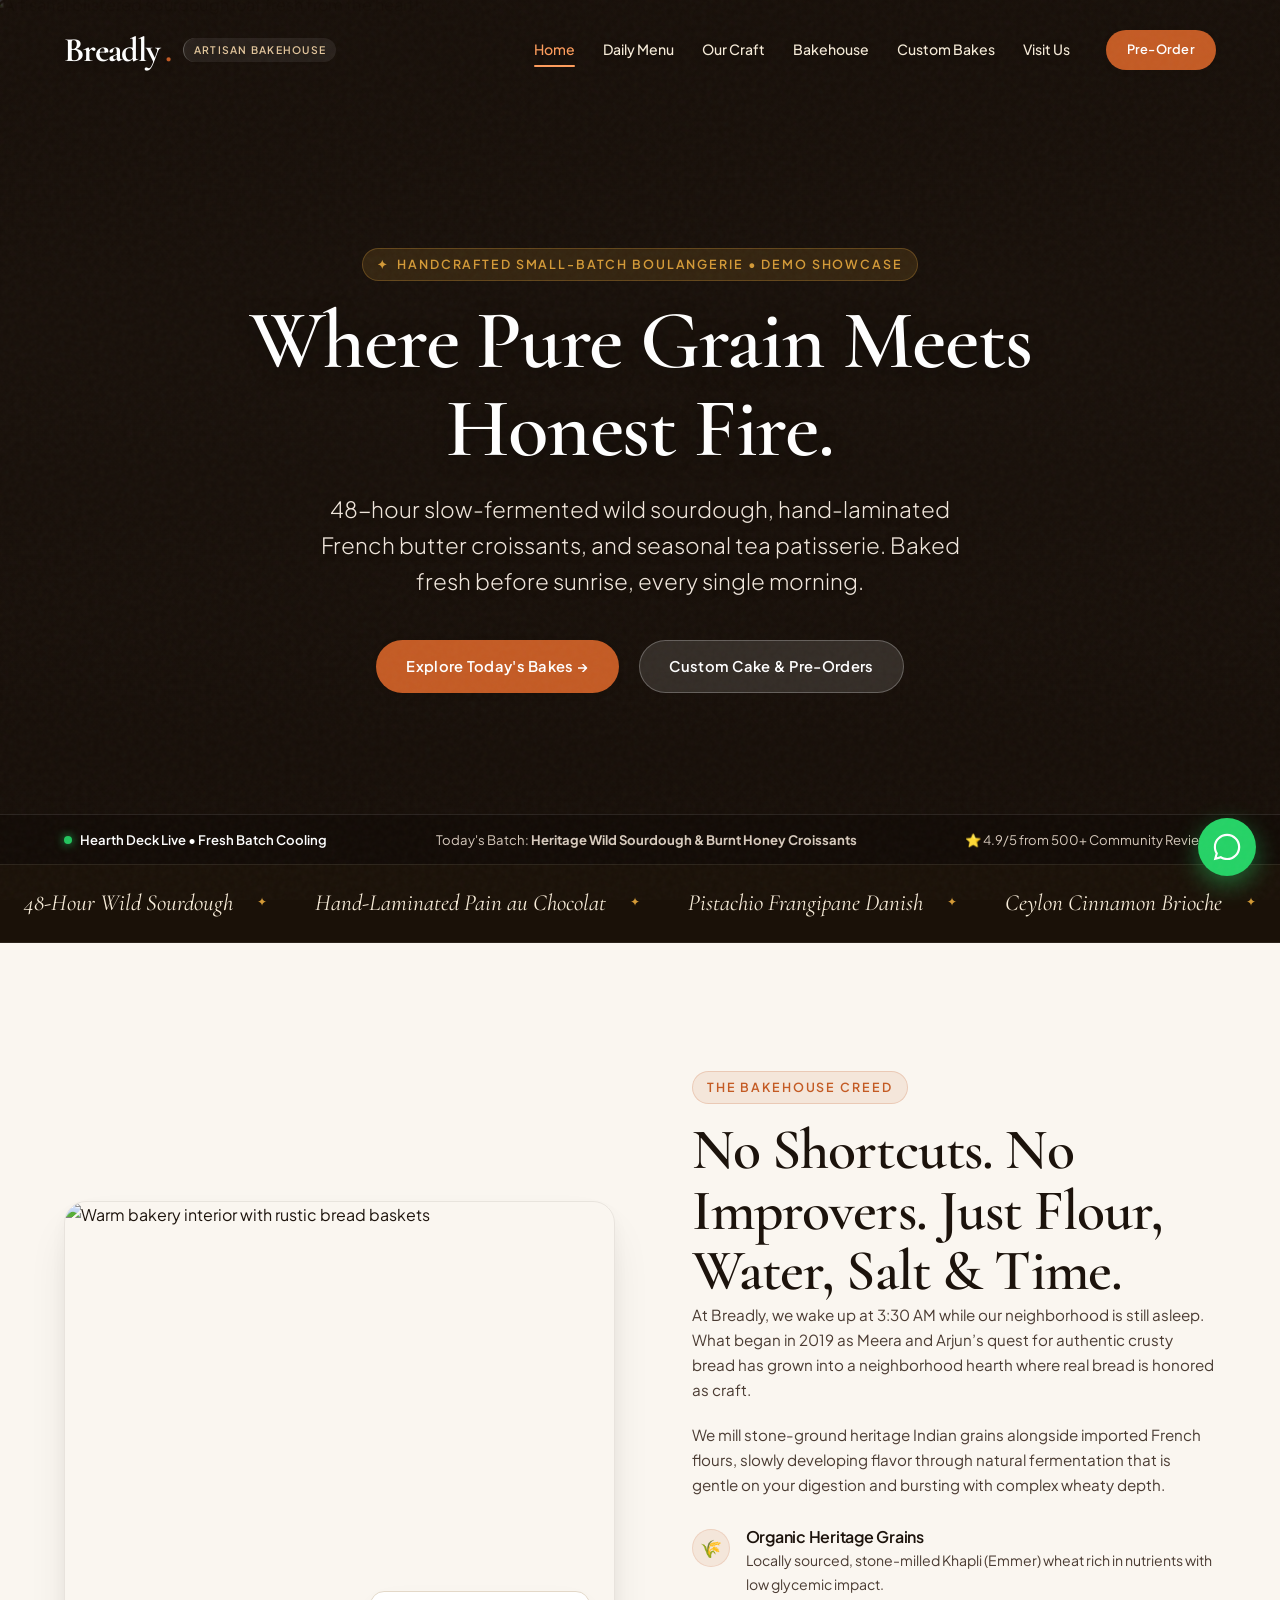
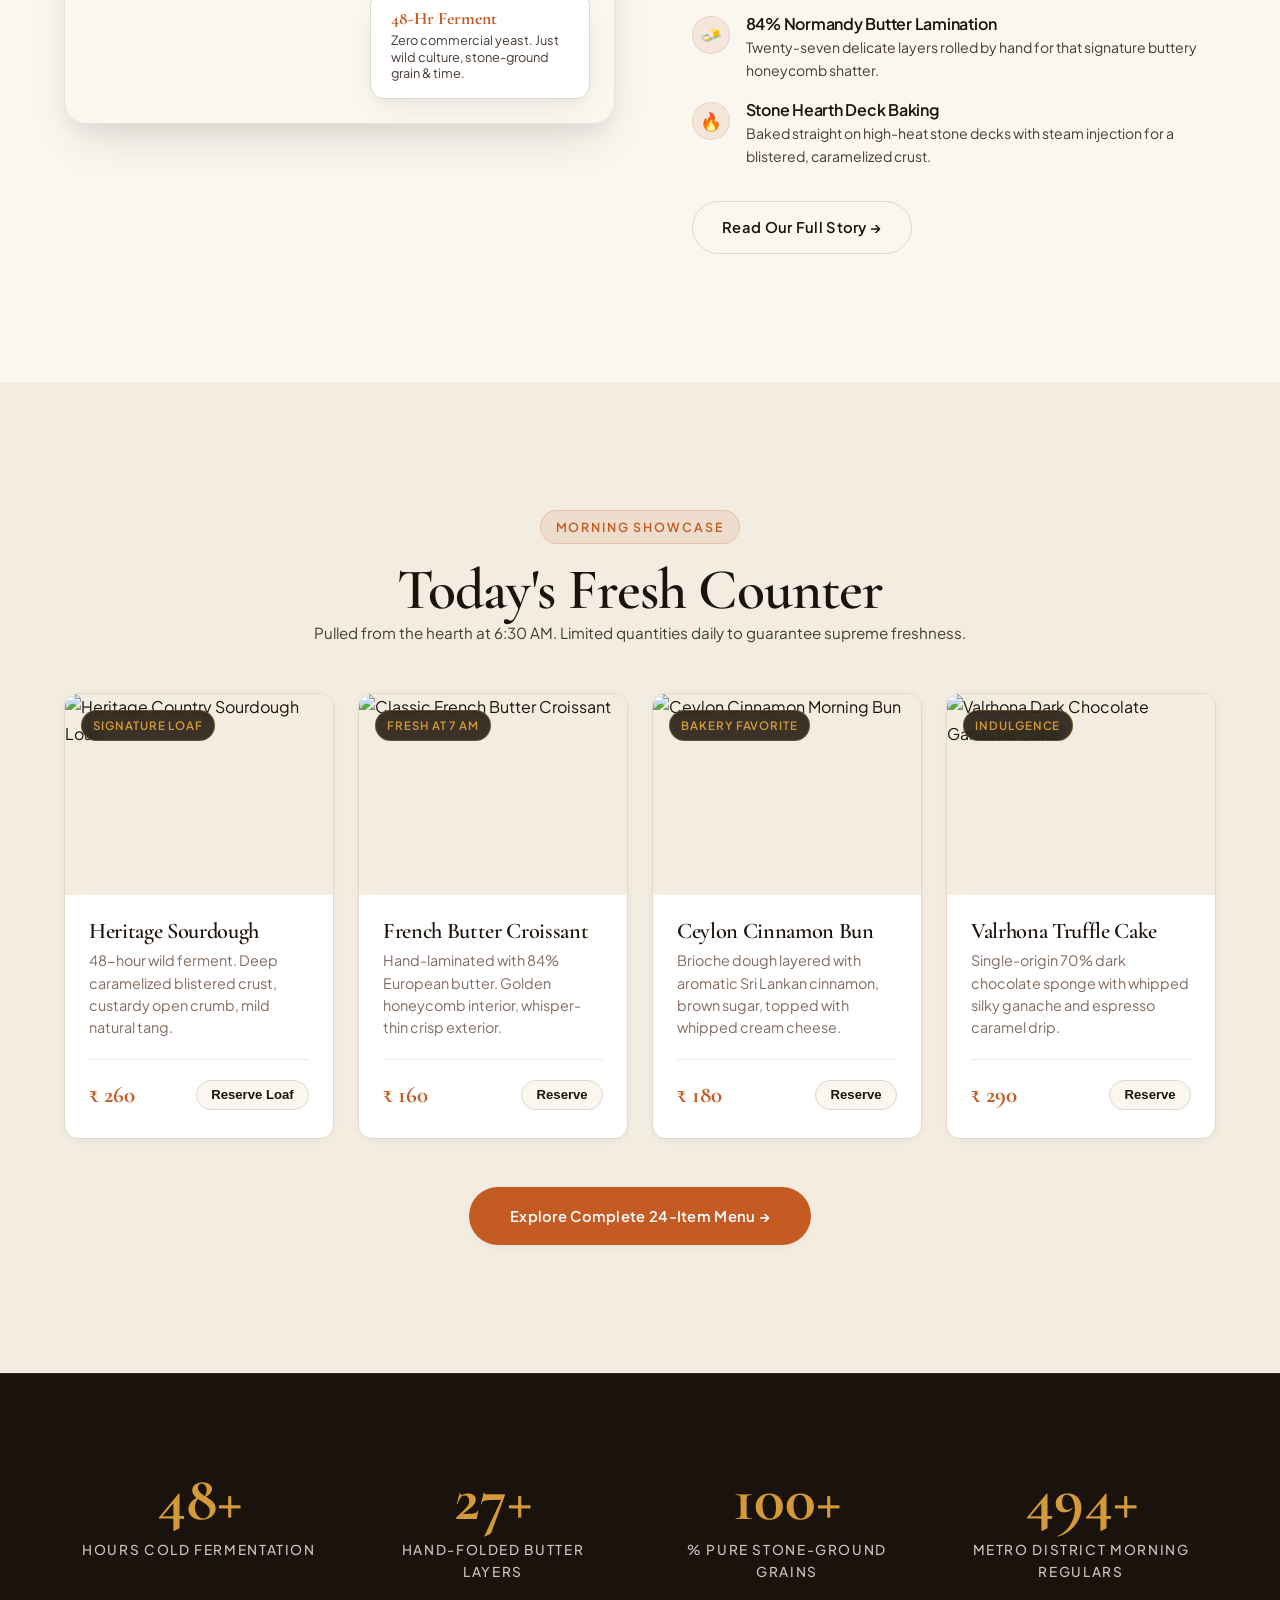
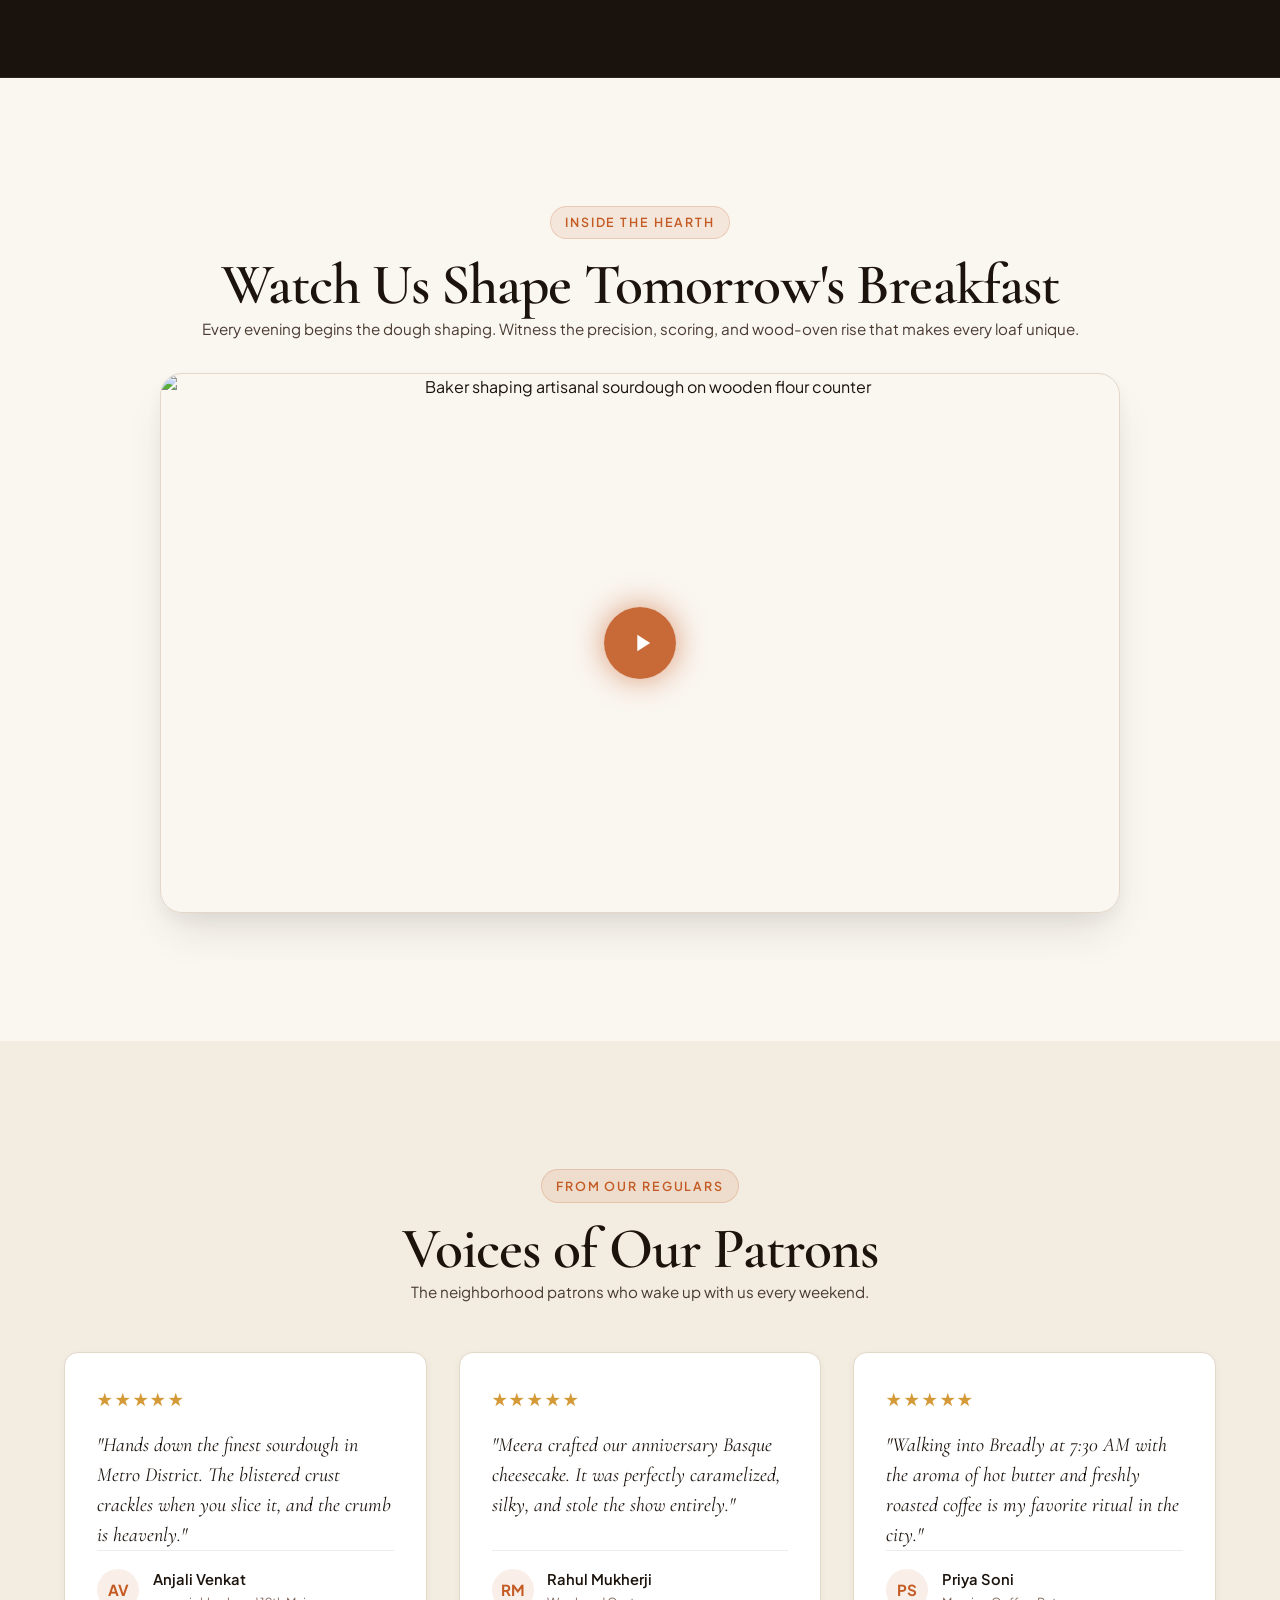
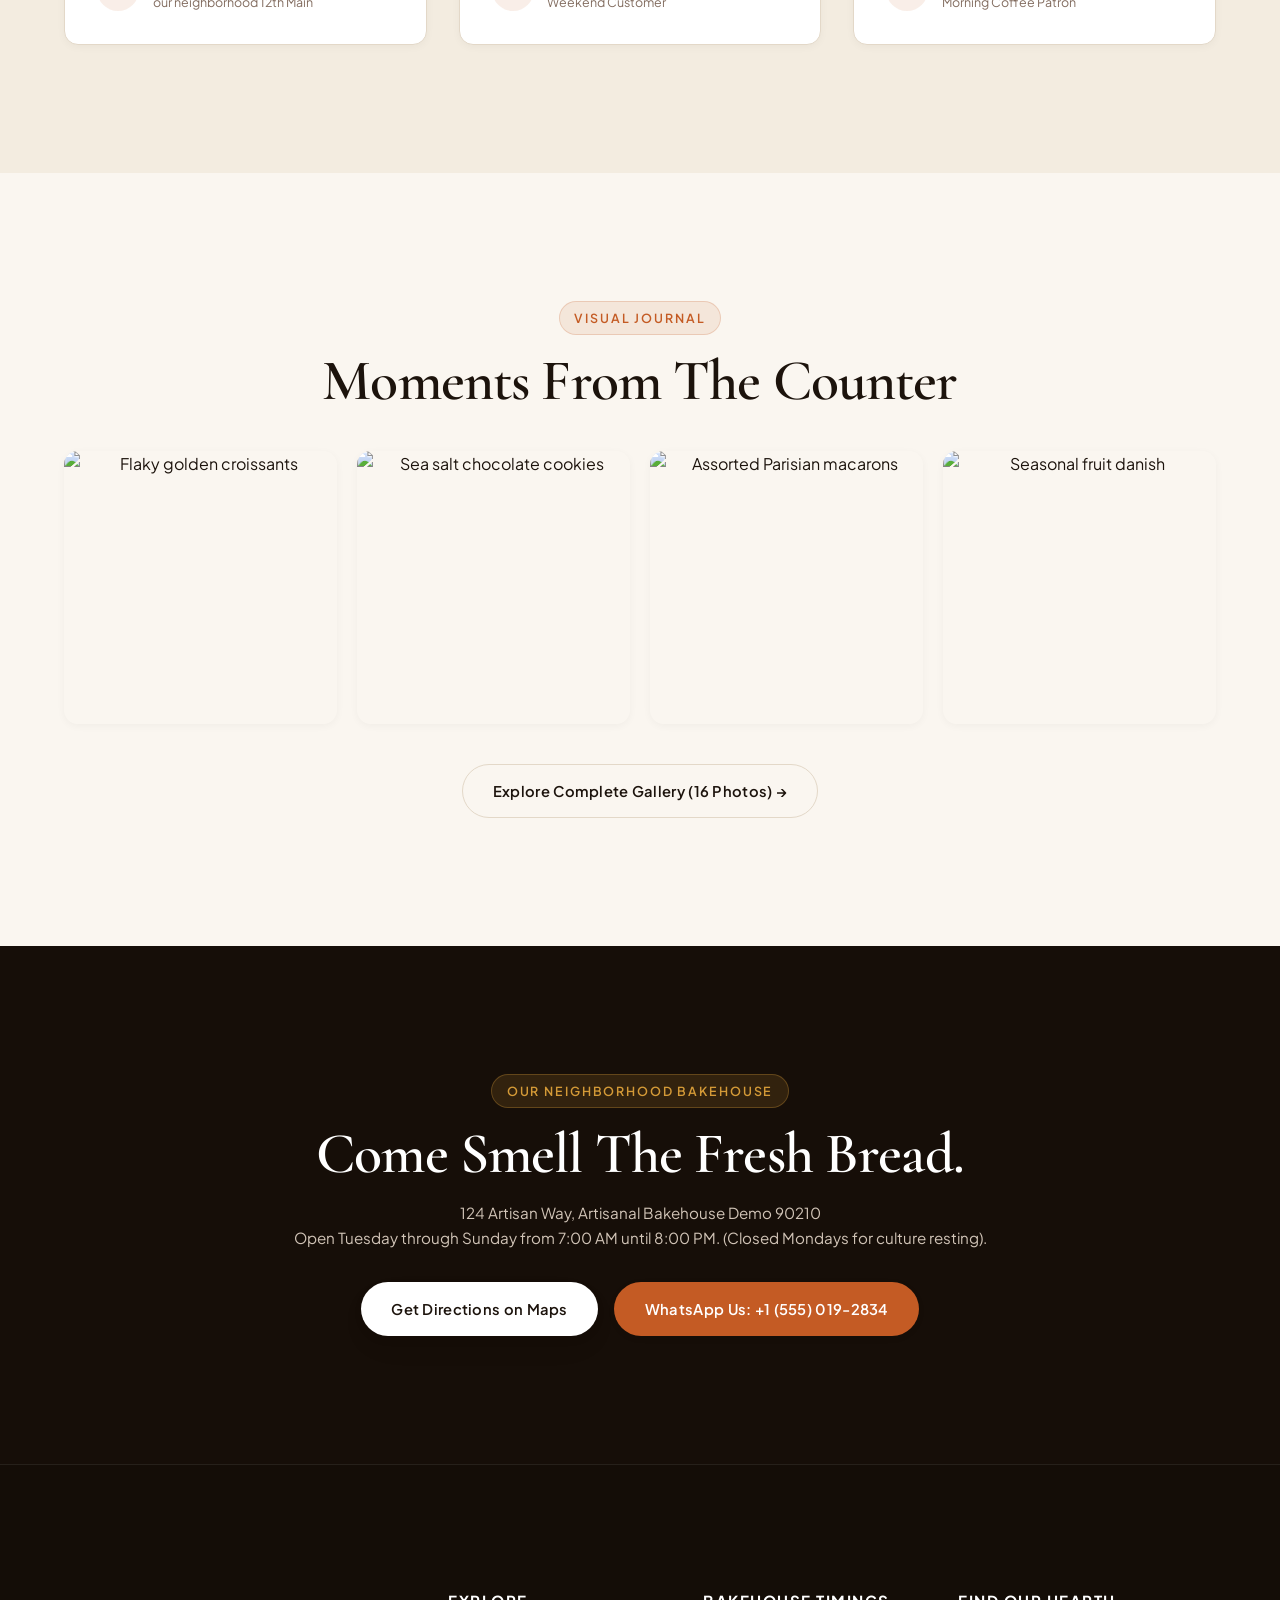
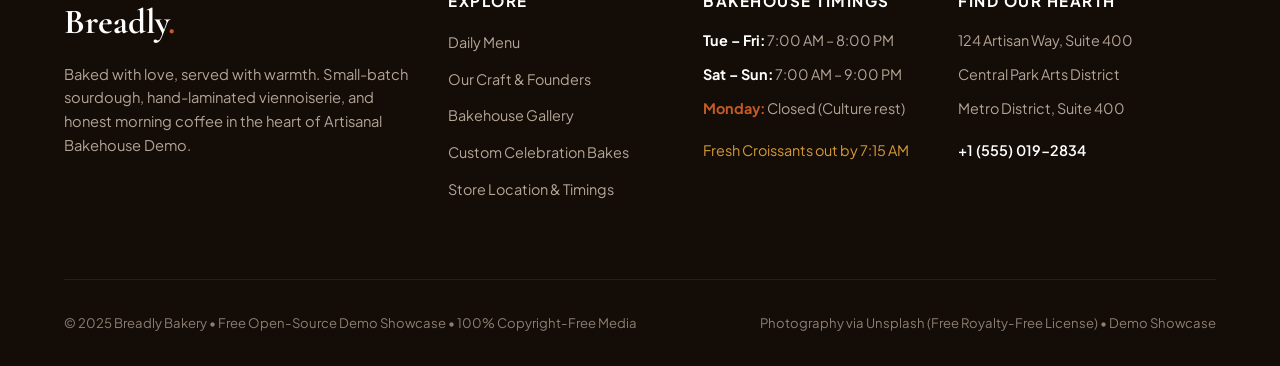
==== index.html @ 8b269b43 "feat: complete 6-page Breadly Bakery demo website with sanitized demo data and high-contrast hero" ====
<!DOCTYPE html>
<html lang="en">
<head>
  <meta charset="UTF-8">
  <meta name="viewport" content="width=device-width, initial-scale=1.0">
  <title>Breadly Bakery — Artisanal Sourdough & Patisserie | Artisanal Bakehouse Demo</title>
  <meta name="description" content="Artisanal sourdough, flaky French butter croissants, and handcrafted morning bakes in Artisanal Bakehouse Demo. 48-hour wild fermentation, organic heritage flours.">
  <link rel="stylesheet" href="css/style.css">
  <script src="https://cdnjs.cloudflare.com/ajax/libs/gsap/3.12.2/gsap.min.js" defer></script>
  <script src="https://cdnjs.cloudflare.com/ajax/libs/gsap/3.12.2/ScrollTrigger.min.js" defer></script>
  <script src="js/main.js" defer></script>
</head>
<body>

  <!-- Navigation -->
  <nav class="nav">
    <div class="container nav-container">
      <a href="index.html" class="logo">
        Breadly<span>.</span>
        <span class="logo-tag">Artisan Bakehouse</span>
      </a>
      <button class="nav-toggle" aria-label="Toggle navigation">
        <span></span><span></span><span></span>
      </button>
      <div class="nav-links">
        <a href="index.html" class="nav-link active">Home</a>
        <a href="menu.html" class="nav-link">Daily Menu</a>
        <a href="about.html" class="nav-link">Our Craft</a>
        <a href="gallery.html" class="nav-link">Bakehouse</a>
        <a href="order.html" class="nav-link">Custom Bakes</a>
        <a href="contact.html" class="nav-link">Visit Us</a>
        <a href="order.html" class="btn btn-primary nav-action" style="padding: 0.55rem 1.25rem; font-size: 0.8rem;">Pre-Order</a>
      </div>
    </div>
  </nav>

  <!-- Hero Section -->
  <section class="hero">
    <img 
      src="https://images.unsplash.com/photo-1509440159596-0249088772ff?w=1920&q=80&auto=format&fit=crop" 
      alt="Artisanal blistered sourdough loaf fresh from the hearth" 
      class="hero-img">
    <div class="hero-overlay"></div>
    <div class="hero-content">
      <div class="eyebrow eyebrow-pill eyebrow-light">
        <span>✦</span> Handcrafted Small-Batch Boulangerie • Demo Showcase
      </div>
      <h1 class="hero-title">Where Pure Grain Meets Honest Fire.</h1>
      <p class="hero-subtitle">
        48-hour slow-fermented wild sourdough, hand-laminated French butter croissants, and seasonal tea patisserie. Baked fresh before sunrise, every single morning.
      </p>
      <div class="hero-ctas">
        <a href="menu.html" class="btn btn-primary">Explore Today's Bakes &rarr;</a>
        <a href="order.html" class="btn btn-ghost-light">Custom Cake & Pre-Orders</a>
      </div>
    </div>

    <!-- Live Oven Status Bar -->
    <div class="hero-live-bar">
      <div class="container">
        <div class="live-indicator">
          <span class="live-dot"></span>
          <span>Hearth Deck Live • Fresh Batch Cooling</span>
        </div>
        <div>
          <span>Today's Batch: <strong>Heritage Wild Sourdough & Burnt Honey Croissants</strong></span>
        </div>
        <div>
          <span>⭐ 4.9/5 from 500+ Community Reviews</span>
        </div>
      </div>
    </div>
  </section>

  <!-- Marquee Ticker -->
  <div class="marquee-wrapper">
    <div class="marquee-content">
      <span>48-Hour Wild Sourdough</span>
      <span>Hand-Laminated Pain au Chocolat</span>
      <span>Pistachio Frangipane Danish</span>
      <span>Ceylon Cinnamon Brioche</span>
      <span>Organic Heritage Grains</span>
      <span>Single-Origin Espresso</span>
      <span>Burnt Honey Morning Buns</span>
      <span>Valrhona Chocolate Torte</span>
      <span>48-Hour Wild Sourdough</span>
      <span>Hand-Laminated Pain au Chocolat</span>
      <span>Pistachio Frangipane Danish</span>
      <span>Ceylon Cinnamon Brioche</span>
    </div>
  </div>

  <!-- Craft Story Split Section -->
  <section class="py-large bg-canvas">
    <div class="container split-layout">
      <div class="split-img-wrapper reveal">
        <img 
          src="https://images.unsplash.com/photo-1517433670267-08bbd4be890f?w=900&q=80&auto=format&fit=crop" 
          alt="Warm bakery interior with rustic bread baskets" 
          loading="lazy">
        <div class="floating-badge">
          <div class="badge-title">48-Hr Ferment</div>
          <div class="badge-desc">Zero commercial yeast. Just wild culture, stone-ground grain & time.</div>
        </div>
      </div>
      <div class="reveal">
        <div class="eyebrow eyebrow-pill">The Bakehouse Creed</div>
        <h2>No Shortcuts. No Improvers. Just Flour, Water, Salt & Time.</h2>
        <p>
          At Breadly, we wake up at 3:30 AM while our neighborhood is still asleep. What began in 2019 as Meera and Arjun’s quest for authentic crusty bread has grown into a neighborhood hearth where real bread is honored as craft.
        </p>
        <p>
          We mill stone-ground heritage Indian grains alongside imported French flours, slowly developing flavor through natural fermentation that is gentle on your digestion and bursting with complex wheaty depth.
        </p>
        
        <div class="pillars-list">
          <div class="pillar-item">
            <div class="pillar-icon">🌾</div>
            <div class="pillar-content">
              <h4>Organic Heritage Grains</h4>
              <p>Locally sourced, stone-milled Khapli (Emmer) wheat rich in nutrients with low glycemic impact.</p>
            </div>
          </div>
          <div class="pillar-item">
            <div class="pillar-icon">🧈</div>
            <div class="pillar-content">
              <h4>84% Normandy Butter Lamination</h4>
              <p>Twenty-seven delicate layers rolled by hand for that signature buttery honeycomb shatter.</p>
            </div>
          </div>
          <div class="pillar-item">
            <div class="pillar-icon">🔥</div>
            <div class="pillar-content">
              <h4>Stone Hearth Deck Baking</h4>
              <p>Baked straight on high-heat stone decks with steam injection for a blistered, caramelized crust.</p>
            </div>
          </div>
        </div>

        <div style="margin-top: 2rem;">
          <a href="about.html" class="btn btn-outline">Read Our Full Story &rarr;</a>
        </div>
      </div>
    </div>
  </section>

  <!-- Featured Menu Section -->
  <section class="py-large bg-surface">
    <div class="container">
      <div class="text-center reveal" style="max-width: 680px; margin: 0 auto 3rem;">
        <div class="eyebrow eyebrow-pill">Morning Showcase</div>
        <h2>Today's Fresh Counter</h2>
        <p>Pulled from the hearth at 6:30 AM. Limited quantities daily to guarantee supreme freshness.</p>
      </div>

      <div class="grid-4">
        <!-- Item 1 -->
        <div class="card reveal">
          <div class="card-tag">Signature Loaf</div>
          <div class="card-img">
            <img src="https://images.unsplash.com/photo-1565958011703-44f9829ba187?w=600&q=80&auto=format&fit=crop" alt="Heritage Country Sourdough Loaf" loading="lazy">
          </div>
          <div class="card-content">
            <h3 class="card-title">Heritage Sourdough</h3>
            <p class="card-desc">48-hour wild ferment. Deep caramelized blistered crust, custardy open crumb, mild natural tang.</p>
            <div class="card-footer">
              <div class="card-price">₹ 260</div>
              <button class="card-action-btn" type="button">Reserve Loaf</button>
            </div>
          </div>
        </div>

        <!-- Item 2 -->
        <div class="card reveal">
          <div class="card-tag">Fresh at 7 AM</div>
          <div class="card-img">
            <img src="https://images.unsplash.com/photo-1534422298391-e4f8317b11df?w=600&q=80&auto=format&fit=crop" alt="Classic French Butter Croissant" loading="lazy">
          </div>
          <div class="card-content">
            <h3 class="card-title">French Butter Croissant</h3>
            <p class="card-desc">Hand-laminated with 84% European butter. Golden honeycomb interior, whisper-thin crisp exterior.</p>
            <div class="card-footer">
              <div class="card-price">₹ 160</div>
              <button class="card-action-btn" type="button">Reserve</button>
            </div>
          </div>
        </div>

        <!-- Item 3 -->
        <div class="card reveal">
          <div class="card-tag">Bakery Favorite</div>
          <div class="card-img">
            <img src="https://images.unsplash.com/photo-1550617931-e17a7b70dce2?w=600&q=80&auto=format&fit=crop" alt="Ceylon Cinnamon Morning Bun" loading="lazy">
          </div>
          <div class="card-content">
            <h3 class="card-title">Ceylon Cinnamon Bun</h3>
            <p class="card-desc">Brioche dough layered with aromatic Sri Lankan cinnamon, brown sugar, topped with whipped cream cheese.</p>
            <div class="card-footer">
              <div class="card-price">₹ 180</div>
              <button class="card-action-btn" type="button">Reserve</button>
            </div>
          </div>
        </div>

        <!-- Item 4 -->
        <div class="card reveal">
          <div class="card-tag">Indulgence</div>
          <div class="card-img">
            <img src="https://images.unsplash.com/photo-1608198093002-ad4e005484ec?w=600&q=80&auto=format&fit=crop" alt="Valrhona Dark Chocolate Ganache Cake" loading="lazy">
          </div>
          <div class="card-content">
            <h3 class="card-title">Valrhona Truffle Cake</h3>
            <p class="card-desc">Single-origin 70% dark chocolate sponge with whipped silky ganache and espresso caramel drip.</p>
            <div class="card-footer">
              <div class="card-price">₹ 290</div>
              <button class="card-action-btn" type="button">Reserve</button>
            </div>
          </div>
        </div>
      </div>

      <div class="text-center" style="margin-top: 3rem;">
        <a href="menu.html" class="btn btn-primary" style="padding: 1rem 2.5rem;">Explore Complete 24-Item Menu &rarr;</a>
      </div>
    </div>
  </section>

  <!-- Metrics / Stats Bar -->
  <section class="stats-row">
    <div class="container grid-4">
      <div class="stat-item reveal">
        <div class="stat-num" data-target="48">0</div>
        <div class="stat-label">Hours Cold Fermentation</div>
      </div>
      <div class="stat-item reveal">
        <div class="stat-num" data-target="27">0</div>
        <div class="stat-label">Hand-Folded Butter Layers</div>
      </div>
      <div class="stat-item reveal">
        <div class="stat-num" data-target="100">0</div>
        <div class="stat-label">% Pure Stone-Ground Grains</div>
      </div>
      <div class="stat-item reveal">
        <div class="stat-num" data-target="500">0</div>
        <div class="stat-label">Metro District Morning Regulars</div>
      </div>
    </div>
  </section>

  <!-- Video Showcase Section -->
  <section class="py-large bg-canvas">
    <div class="container text-center reveal" style="max-width: 960px; margin: 0 auto;">
      <div class="eyebrow eyebrow-pill">Inside The Hearth</div>
      <h2>Watch Us Shape Tomorrow's Breakfast</h2>
      <p style="margin-bottom: 2rem;">Every evening begins the dough shaping. Witness the precision, scoring, and wood-oven rise that makes every loaf unique.</p>
      
      <div class="video-showcase">
        <img 
          src="https://images.unsplash.com/photo-1504674900247-0877df9cc836?w=1200&q=80&auto=format&fit=crop" 
          alt="Baker shaping artisanal sourdough on wooden flour counter">
        <a 
          href="https://www.youtube.com/watch?v=2_DF4_LkWaY" 
          target="_blank" 
          rel="noopener noreferrer" 
          class="video-play-btn" 
          aria-label="Play documentary video">
          <svg viewBox="0 0 24 24"><path d="M8 5v14l11-7z"/></svg>
        </a>
      </div>
    </div>
  </section>

  <!-- Customer Testimonials -->
  <section class="py-large bg-surface">
    <div class="container">
      <div class="text-center reveal" style="max-width: 600px; margin: 0 auto 3rem;">
        <div class="eyebrow eyebrow-pill">From Our Regulars</div>
        <h2>Voices of Our Patrons</h2>
        <p>The neighborhood patrons who wake up with us every weekend.</p>
      </div>

      <div class="grid-3">
        <div class="testimonial-card reveal">
          <div>
            <div class="testimonial-stars">★★★★★</div>
            <p class="testimonial-text">"Hands down the finest sourdough in Metro District. The blistered crust crackles when you slice it, and the crumb is heavenly."</p>
          </div>
          <div class="testimonial-author">
            <div class="author-avatar">AV</div>
            <div>
              <div class="author-name">Anjali Venkat</div>
              <div class="author-loc">our neighborhood 12th Main</div>
            </div>
          </div>
        </div>

        <div class="testimonial-card reveal">
          <div>
            <div class="testimonial-stars">★★★★★</div>
            <p class="testimonial-text">"Meera crafted our anniversary Basque cheesecake. It was perfectly caramelized, silky, and stole the show entirely."</p>
          </div>
          <div class="testimonial-author">
            <div class="author-avatar">RM</div>
            <div>
              <div class="author-name">Rahul Mukherji</div>
              <div class="author-loc">Weekend Customer</div>
            </div>
          </div>
        </div>

        <div class="testimonial-card reveal">
          <div>
            <div class="testimonial-stars">★★★★★</div>
            <p class="testimonial-text">"Walking into Breadly at 7:30 AM with the aroma of hot butter and freshly roasted coffee is my favorite ritual in the city."</p>
          </div>
          <div class="testimonial-author">
            <div class="author-avatar">PS</div>
            <div>
              <div class="author-name">Priya Soni</div>
              <div class="author-loc">Morning Coffee Patron</div>
            </div>
          </div>
        </div>
      </div>
    </div>
  </section>

  <!-- Bakery Gallery Teaser -->
  <section class="py-large bg-canvas">
    <div class="container text-center reveal">
      <div class="eyebrow eyebrow-pill">Visual Journal</div>
      <h2 style="margin-bottom: 2.5rem;">Moments From The Counter</h2>

      <div class="gallery-grid" style="margin-bottom: 2.5rem;">
        <div class="gallery-item">
          <img src="https://images.unsplash.com/photo-1555507036-ab1f4038808a?w=600&h=600&q=80&auto=format&fit=crop" alt="Flaky golden croissants" loading="lazy">
          <div class="gallery-item-overlay">Normandy Butter Croissants</div>
        </div>
        <div class="gallery-item">
          <img src="https://images.unsplash.com/photo-1499636136210-6f4ee915583e?w=600&h=600&q=80&auto=format&fit=crop" alt="Sea salt chocolate cookies" loading="lazy">
          <div class="gallery-item-overlay">Sea Salt Dark Cookies</div>
        </div>
        <div class="gallery-item">
          <img src="https://images.unsplash.com/photo-1558961363-fa8fdf82db35?w=600&h=600&q=80&auto=format&fit=crop" alt="Assorted Parisian macarons" loading="lazy">
          <div class="gallery-item-overlay">Raspberry & Rose Macarons</div>
        </div>
        <div class="gallery-item">
          <img src="https://images.unsplash.com/photo-1527515637462-cff94eecc1ac?w=600&h=600&q=80&auto=format&fit=crop" alt="Seasonal fruit danish" loading="lazy">
          <div class="gallery-item-overlay">Seasonal Fruit Danish</div>
        </div>
      </div>

      <a href="gallery.html" class="btn btn-outline">Explore Complete Gallery (16 Photos) &rarr;</a>
    </div>
  </section>

  <!-- Visit & Pre-Order Bookend Section -->
  <section class="py-large bg-dark text-center reveal">
    <div class="container" style="max-width: 800px; margin: 0 auto;">
      <div class="eyebrow eyebrow-pill eyebrow-light">our neighborhood Bakehouse</div>
      <h2 style="margin-bottom: 1rem; color: #ffffff;">Come Smell The Fresh Bread.</h2>
      <p style="color: #d1c4b7; margin-bottom: 2rem;">
        124 Artisan Way, Artisanal Bakehouse Demo 90210<br>
        Open Tuesday through Sunday from 7:00 AM until 8:00 PM. (Closed Mondays for culture resting).
      </p>
      <div style="display: flex; gap: 1rem; justify-content: center; flex-wrap: wrap;">
        <a href="contact.html" class="btn btn-white">Get Directions on Maps</a>
        <a href="https://wa.me/?text=Hello%20Breadly%20Bakery%2C%20I%20would%20like%20to%20inquire%20about%20your%20demo%20menu" target="_blank" class="btn btn-primary">WhatsApp Us: +1 (555) 019-2834</a>
      </div>
    </div>
  </section>

  <!-- Footer -->
  <footer class="footer">
    <div class="container">
      <div class="footer-grid">
        <div>
          <div class="footer-logo">Breadly<span>.</span></div>
          <p style="color: #b3a497; font-size: 0.92rem; line-height: 1.6;">
            Baked with love, served with warmth. Small-batch sourdough, hand-laminated viennoiserie, and honest morning coffee in the heart of Artisanal Bakehouse Demo.
          </p>
        </div>
        <div>
          <h4>Explore</h4>
          <ul>
            <li><a href="menu.html">Daily Menu</a></li>
            <li><a href="about.html">Our Craft & Founders</a></li>
            <li><a href="gallery.html">Bakehouse Gallery</a></li>
            <li><a href="order.html">Custom Celebration Bakes</a></li>
            <li><a href="contact.html">Store Location & Timings</a></li>
          </ul>
        </div>
        <div>
          <h4>Bakehouse Timings</h4>
          <ul style="color: #b3a497; font-size: 0.9rem;">
            <li><strong style="color: #fff;">Tue – Fri:</strong> 7:00 AM – 8:00 PM</li>
            <li><strong style="color: #fff;">Sat – Sun:</strong> 7:00 AM – 9:00 PM</li>
            <li><strong style="color: #c45b24;">Monday:</strong> Closed (Culture rest)</li>
            <li style="margin-top: 0.5rem; color: #d49a37;">Fresh Croissants out by 7:15 AM</li>
          </ul>
        </div>
        <div>
          <h4>Find Our Hearth</h4>
          <ul style="color: #b3a497; font-size: 0.9rem;">
            <li>124 Artisan Way, Suite 400</li>
            <li>Central Park Arts District</li>
            <li>Metro District, Suite 400</li>
            <li style="margin-top: 0.5rem;"><a href="tel:+15550192834" style="color: #fff; font-weight: 600;">+1 (555) 019-2834</a></li>
          </ul>
        </div>
      </div>

      <div class="footer-bottom">
        <div>&copy; 2025 Breadly Bakery • Free Open-Source Demo Showcase • 100% Copyright-Free Media</div>
        <div>Photography via Unsplash (Free Royalty-Free License) • Demo Showcase</div>
      </div>
    </div>
  </footer>

  <!-- WhatsApp Floating Quick Lead -->
  <a href="https://wa.me/?text=Hello%20Breadly%20Bakery%2C%20I%20would%20like%20to%20inquire%20about%20your%20demo%20menu" class="wa-float" target="_blank" rel="noopener noreferrer" aria-label="Chat on WhatsApp">
    <svg viewBox="0 0 24 24"><path d="M12.04 2C6.58 2 2.13 6.45 2.13 11.91C2.13 13.66 2.59 15.36 3.45 16.86L2.05 22L7.3 20.62C8.75 21.41 10.38 21.83 12.04 21.83C17.5 21.83 21.95 17.38 21.95 11.92C21.95 6.46 17.5 2 12.04 2M12.05 3.67C16.58 3.67 20.28 7.37 20.28 11.92C20.28 16.46 16.58 20.17 12.05 20.17C10.51 20.17 9.04 19.75 7.77 18.99L7.46 18.81L4.35 19.63L5.19 16.6L4.99 16.29C4.16 14.97 3.72 13.47 3.72 11.91C3.72 7.37 7.42 3.67 12.05 3.67Z"/></svg>
  </a>

</body>
</html>
---- css/style.css ----
@import url('https://fonts.googleapis.com/css2?family=Cormorant+Garamond:ital,wght@0,400;0,500;0,600;0,700;1,400;1,600&family=Plus+Jakarta+Sans:wght@300;400;500;600;700&display=swap');

:root {
  /* Ember Kitchen Warm Palette */
  --color-canvas: #faf6f0;       /* Warm flour-white linen */
  --color-surface: #f3ece0;      /* Warm dough cream */
  --color-surface-card: #ffffff; /* Crisp white card base for contrast */
  --color-surface-hover: #ebe2d3;
  --color-text: #1c130c;         /* Deep roasted espresso dark */
  --color-text-subtle: #4a3b32;  /* Warm readable secondary text */
  --color-muted: #826c5f;        /* Soft earthy muted */
  --color-accent: #c45b24;       /* Warm crust terracotta */
  --color-accent-hover: #a84715;
  --color-accent-warm: #d49a37;  /* Golden honey crust */
  --color-accent-soft: rgba(196, 91, 36, 0.1);
  --color-border: #e3d8c8;
  --color-border-subtle: rgba(28, 19, 12, 0.08);
  --color-white: #ffffff;
  
  --font-display: 'Cormorant Garamond', Georgia, serif;
  --font-body: 'Plus Jakarta Sans', -apple-system, BlinkMacSystemFont, sans-serif;
  
  --space-2xs: 0.25rem;
  --space-xs: 0.5rem;
  --space-sm: 1rem;
  --space-md: 2rem;
  --space-lg: clamp(3rem, 6vw, 5rem);
  --space-xl: clamp(5rem, 10vw, 8rem);
  
  --radius-xs: 4px;
  --radius-sm: 8px;
  --radius-md: 14px;
  --radius-lg: 22px;
  --radius-pill: 9999px;
  
  --shadow-sm: 0 2px 8px rgba(28, 19, 12, 0.04);
  --shadow-md: 0 12px 32px -8px rgba(28, 19, 12, 0.08), 0 4px 12px rgba(28, 19, 12, 0.03);
  --shadow-lg: 0 24px 48px -12px rgba(28, 19, 12, 0.12), 0 8px 16px rgba(28, 19, 12, 0.04);
  --shadow-accent: 0 12px 28px -6px rgba(196, 91, 36, 0.35);
  
  --transition-fast: 0.2s cubic-bezier(0.16, 1, 0.3, 1);
  --transition-normal: 0.4s cubic-bezier(0.16, 1, 0.3, 1);
  --transition-slow: 0.8s cubic-bezier(0.16, 1, 0.3, 1);
}

/* Reset & Base */
*, *::before, *::after {
  box-sizing: border-box;
  margin: 0;
  padding: 0;
}

html {
  scroll-behavior: smooth;
  font-size: 16px;
  background-color: var(--color-canvas);
}

body {
  background-color: var(--color-canvas);
  color: var(--color-text);
  font-family: var(--font-body);
  font-weight: 400;
  line-height: 1.65;
  overflow-x: hidden;
  position: relative;
  -webkit-font-smoothing: antialiased;
}

/* Subtle Film Grain (Delicate 0.03 opacity, never dirty or foggy) */
body::after {
  content: "";
  position: fixed;
  inset: 0;
  width: 100vw;
  height: 100vh;
  pointer-events: none;
  z-index: 9999;
  opacity: 0.035;
  background-image: url("data:image/svg+xml,%3Csvg viewBox='0 0 200 200' xmlns='http://www.w3.org/2000/svg'%3E%3Cfilter id='noiseFilter'%3E%3CfeTurbulence type='fractalNoise' baseFrequency='0.8' numOctaves='3' stitchTiles='stitch'/%3E%3C/filter%3E%3Crect width='100%25' height='100%25' filter='url(%23noiseFilter)'/%3E%3C/svg%3E");
}

/* Typography Hierarchy */
h1, h2, h3, h4, h5, h6 {
  font-family: var(--font-display);
  font-weight: 600;
  line-height: 1.05;
  color: var(--color-text);
  letter-spacing: -0.015em;
}

h1 { font-size: clamp(2.75rem, 6.5vw, 5.25rem); font-weight: 600; }
h2 { font-size: clamp(2.2rem, 4.5vw, 3.75rem); }
h3 { font-size: clamp(1.4rem, 2.5vw, 2.1rem); }
h4 { font-size: clamp(1.15rem, 1.8vw, 1.5rem); }

p {
  margin-bottom: 1.25rem;
  font-size: clamp(0.95rem, 1.1vw, 1.05rem);
  color: var(--color-text-subtle);
}
p:last-child { margin-bottom: 0; }

a {
  color: inherit;
  text-decoration: none;
  transition: color var(--transition-fast);
}

img {
  max-width: 100%;
  height: auto;
  display: block;
}

ul { list-style: none; }

/* Eyebrows / Badges */
.eyebrow {
  display: inline-flex;
  align-items: center;
  gap: 0.5rem;
  font-family: var(--font-body);
  font-size: 0.78rem;
  font-weight: 600;
  text-transform: uppercase;
  letter-spacing: 0.15em;
  color: var(--color-accent);
  margin-bottom: 1rem;
}
.eyebrow-pill {
  padding: 0.35rem 0.9rem;
  background-color: var(--color-accent-soft);
  border: 1px solid rgba(196, 91, 36, 0.2);
  border-radius: var(--radius-pill);
}
.eyebrow-light {
  color: var(--color-accent-warm);
  background-color: rgba(212, 154, 55, 0.15);
  border: 1px solid rgba(212, 154, 55, 0.3);
}

/* Containers & Utilities */
.container {
  width: 90%;
  max-width: 1320px;
  margin: 0 auto;
}

.text-center { text-align: center; }
.text-muted { color: var(--color-muted); }
.py-section { padding-top: var(--space-lg); padding-bottom: var(--space-lg); }
.py-large { padding-top: var(--space-xl); padding-bottom: var(--space-xl); }
.bg-canvas { background-color: var(--color-canvas); }
.bg-surface { background-color: var(--color-surface); }
.bg-dark { background-color: #160e08; color: #fdfaf6; }
.bg-dark h2, .bg-dark h3, .bg-dark h4 { color: #fdfaf6; }
.bg-dark p { color: #c9bbae; }

/* Buttons */
.btn {
  display: inline-flex;
  align-items: center;
  justify-content: center;
  gap: 0.6rem;
  padding: 0.85rem 1.85rem;
  font-family: var(--font-body);
  font-weight: 600;
  font-size: 0.92rem;
  border-radius: var(--radius-pill);
  cursor: pointer;
  transition: all var(--transition-fast);
  letter-spacing: 0.02em;
  border: 1px solid transparent;
  text-decoration: none;
}
.btn-primary {
  background-color: var(--color-accent);
  color: #ffffff;
  box-shadow: var(--shadow-sm);
}
.btn-primary:hover {
  background-color: var(--color-accent-hover);
  color: #ffffff;
  transform: translateY(-2px);
  box-shadow: var(--shadow-accent);
}
.btn-outline {
  background-color: transparent;
  border-color: var(--color-border);
  color: var(--color-text);
}
.btn-outline:hover {
  border-color: var(--color-accent);
  color: var(--color-accent);
  background-color: var(--color-accent-soft);
}
.btn-white {
  background-color: #ffffff;
  color: var(--color-text);
  box-shadow: var(--shadow-md);
}
.btn-white:hover {
  background-color: var(--color-surface);
  color: var(--color-accent);
  transform: translateY(-2px);
}
.btn-ghost-light {
  background-color: rgba(255, 255, 255, 0.12);
  color: #ffffff;
  border: 1px solid rgba(255, 255, 255, 0.25);
  backdrop-filter: blur(8px);
}
.btn-ghost-light:hover {
  background-color: rgba(255, 255, 255, 0.25);
  color: #ffffff;
}

/* Navigation (Glass Floating Header) */
.nav {
  position: fixed;
  top: 0;
  left: 0;
  width: 100%;
  z-index: 1000;
  padding: 1.35rem 0;
  transition: all var(--transition-normal);
}

/* Contrast when over dark hero (unscrolled state) */
.nav:not(.scrolled) .logo {
  color: #ffffff;
  text-shadow: 0 2px 10px rgba(0, 0, 0, 0.4);
}
.nav:not(.scrolled) .logo-tag {
  color: #e2c59b;
  border-color: rgba(255, 255, 255, 0.25);
  background: rgba(255, 255, 255, 0.08);
}
.nav:not(.scrolled) .nav-link {
  color: #f7ecd9;
  text-shadow: 0 2px 8px rgba(0, 0, 0, 0.4);
}
.nav:not(.scrolled) .nav-link:hover,
.nav:not(.scrolled) .nav-link.active {
  color: #ff9d5c;
}
.nav:not(.scrolled) .nav-link::after {
  background-color: #ff9d5c;
}
.nav:not(.scrolled) .nav-toggle span {
  background-color: #ffffff;
}

/* State when scrolled down */
.nav.scrolled {
  background-color: rgba(250, 246, 240, 0.96);
  backdrop-filter: blur(14px);
  -webkit-backdrop-filter: blur(14px);
  padding: 0.85rem 0;
  border-bottom: 1px solid rgba(28, 19, 12, 0.08);
  box-shadow: var(--shadow-sm);
}
.nav.scrolled .logo {
  color: var(--color-text);
}
.nav.scrolled .logo-tag {
  color: var(--color-muted);
  border-color: var(--color-border);
  background: var(--color-surface);
}
.nav.scrolled .nav-link {
  color: var(--color-text);
}
.nav.scrolled .nav-link:hover,
.nav.scrolled .nav-link.active {
  color: var(--color-accent);
}
.nav.scrolled .nav-link::after {
  background-color: var(--color-accent);
}
.nav.scrolled .nav-toggle span {
  background-color: var(--color-text);
}

.nav-container {
  display: flex;
  justify-content: space-between;
  align-items: center;
}
.logo {
  font-family: var(--font-display);
  font-size: 2.15rem;
  font-weight: 700;
  color: #ffffff;
  letter-spacing: -0.03em;
  display: flex;
  align-items: center;
  gap: 0.35rem;
  transition: color var(--transition-fast);
}
.logo span {
  color: var(--color-accent);
}
.logo-tag {
  font-family: var(--font-body);
  font-size: 0.65rem;
  font-weight: 600;
  letter-spacing: 0.12em;
  text-transform: uppercase;
  color: var(--color-muted);
  border-left: 1px solid var(--color-border);
  padding: 0.2rem 0.6rem;
  border-radius: var(--radius-pill);
  margin-left: 0.4rem;
  display: none;
}
@media (min-width: 900px) {
  .logo-tag { display: inline-block; }
}

.nav-links {
  display: flex;
  align-items: center;
  gap: 1.75rem;
}
.nav-link {
  font-size: 0.88rem;
  font-weight: 500;
  position: relative;
  padding: 0.35rem 0;
  transition: color var(--transition-fast);
}
.nav-link::after {
  content: '';
  position: absolute;
  bottom: 0;
  left: 0;
  width: 0%;
  height: 2px;
  background-color: var(--color-accent);
  transition: width var(--transition-fast);
  border-radius: var(--radius-pill);
}
.nav-link:hover::after, .nav-link.active::after {
  width: 100%;
}
.nav-action {
  margin-left: 0.5rem;
}

.nav-toggle {
  display: none;
  background: none;
  border: none;
  cursor: pointer;
  padding: 0.5rem;
}
.nav-toggle span {
  display: block;
  width: 24px;
  height: 2px;
  background-color: var(--color-text);
  margin: 5px 0;
  transition: var(--transition-fast);
}

/* ===================================================
   HERO SECTION (Rich, Visually Striking & Immediately Legible)
   =================================================== */
.hero {
  position: relative;
  min-height: 96vh;
  display: flex;
  align-items: center;
  justify-content: center;
  overflow: hidden;
  padding: clamp(8.5rem, 14vw, 12rem) 0 clamp(4.5rem, 8vw, 6.5rem);
  background-color: #1a120c;
}
.hero-mini {
  min-height: 48vh;
  padding: clamp(7rem, 10vw, 9rem) 0 3.5rem;
}
.hero-img {
  position: absolute;
  top: 0;
  left: 0;
  width: 100%;
  height: 100%;
  object-fit: cover;
  object-position: center;
  z-index: 1;
  opacity: 0.55;
  filter: contrast(1.1) brightness(0.85);
  transform: scale(1.02);
  transition: transform 1.5s ease-out;
}
.hero-overlay {
  position: absolute;
  inset: 0;
  z-index: 2;
  background: linear-gradient(
    180deg,
    rgba(22, 14, 8, 0.65) 0%,
    rgba(22, 14, 8, 0.45) 50%,
    rgba(22, 14, 8, 0.85) 100%
  );
}
.hero-content {
  position: relative;
  z-index: 3;
  text-align: center;
  color: #ffffff;
  max-width: 900px;
  padding: 1.5rem 1rem;
}
.hero-content h1 {
  color: #ffffff;
  margin-bottom: 1.25rem;
  text-shadow: 0 4px 20px rgba(0, 0, 0, 0.4);
}
.hero-subtitle {
  font-size: clamp(1.1rem, 1.8vw, 1.4rem);
  font-family: var(--font-body);
  font-weight: 300;
  color: #f0e6dc;
  margin: 0 auto 2.5rem;
  max-width: 680px;
  line-height: 1.6;
  text-shadow: 0 2px 10px rgba(0, 0, 0, 0.3);
}
.hero-ctas {
  display: flex;
  gap: 1.25rem;
  justify-content: center;
  align-items: center;
  flex-wrap: wrap;
}

/* Hero Live Oven Bar */
.hero-live-bar {
  position: absolute;
  bottom: 0;
  left: 0;
  width: 100%;
  z-index: 4;
  background: rgba(18, 11, 6, 0.85);
  backdrop-filter: blur(12px);
  -webkit-backdrop-filter: blur(12px);
  border-top: 1px solid rgba(255, 255, 255, 0.1);
  padding: 0.85rem 0;
  font-size: 0.82rem;
  color: #d8cbbe;
}
.hero-live-bar .container {
  display: flex;
  justify-content: space-between;
  align-items: center;
  flex-wrap: wrap;
  gap: 1rem;
}
.live-indicator {
  display: inline-flex;
  align-items: center;
  gap: 0.5rem;
  color: #ffffff;
  font-weight: 600;
}
.live-dot {
  width: 8px;
  height: 8px;
  background-color: #22c55e;
  border-radius: 50%;
  box-shadow: 0 0 10px #22c55e;
  animation: pulse 2s infinite;
}
@keyframes pulse {
  0%, 100% { opacity: 1; transform: scale(1); }
  50% { opacity: 0.4; transform: scale(0.85); }
}

/* Infinite Marquee */
.marquee-wrapper {
  background-color: #1a1108;
  color: #f7ecd9;
  padding: 1.2rem 0;
  overflow: hidden;
  white-space: nowrap;
  position: relative;
  border-top: 1px solid rgba(255, 255, 255, 0.08);
  border-bottom: 1px solid rgba(255, 255, 255, 0.08);
}
.marquee-content {
  display: inline-flex;
  align-items: center;
  font-family: var(--font-display);
  font-size: 1.45rem;
  font-style: italic;
  animation: marquee 28s linear infinite;
}
.marquee-content span {
  padding: 0 1.5rem;
  display: inline-flex;
  align-items: center;
  gap: 1.5rem;
}
.marquee-content span::after {
  content: '✦';
  font-style: normal;
  font-size: 0.75rem;
  color: var(--color-accent-warm);
}
@keyframes marquee {
  0% { transform: translateX(0); }
  100% { transform: translateX(-50%); }
}

/* ===================================================
   SPLIT LAYOUTS & STORY HIGHLIGHTS
   =================================================== */
.split-layout {
  display: grid;
  grid-template-columns: 1fr;
  gap: var(--space-md);
  align-items: center;
}
@media (min-width: 900px) {
  .split-layout {
    grid-template-columns: 1.05fr 1fr;
    gap: var(--space-lg);
  }
}
.split-img-wrapper {
  position: relative;
  aspect-ratio: 4 / 3.8;
  border-radius: var(--radius-lg);
  overflow: hidden;
  box-shadow: var(--shadow-lg);
  border: 1px solid var(--color-border-subtle);
}
.split-img-wrapper img {
  width: 100%;
  height: 100%;
  object-fit: cover;
  transition: transform var(--transition-slow);
}
.split-img-wrapper:hover img {
  transform: scale(1.03);
}

/* Floating Badge Over Image */
.floating-badge {
  position: absolute;
  bottom: 1.5rem;
  right: 1.5rem;
  background: rgba(255, 255, 255, 0.95);
  backdrop-filter: blur(10px);
  padding: 1rem 1.25rem;
  border-radius: var(--radius-md);
  box-shadow: var(--shadow-md);
  border: 1px solid var(--color-border);
  max-width: 220px;
}
.floating-badge .badge-title {
  font-family: var(--font-display);
  font-weight: 700;
  font-size: 1.1rem;
  color: var(--color-accent);
  line-height: 1.2;
}
.floating-badge .badge-desc {
  font-size: 0.8rem;
  color: var(--color-text-subtle);
  margin-top: 0.2rem;
  line-height: 1.3;
}

/* Key Craft Pillars */
.pillars-list {
  margin-top: 2rem;
  display: flex;
  flex-direction: column;
  gap: 1.25rem;
}
.pillar-item {
  display: flex;
  align-items: flex-start;
  gap: 1rem;
}
.pillar-icon {
  width: 38px;
  height: 38px;
  border-radius: 50%;
  background-color: var(--color-accent-soft);
  color: var(--color-accent);
  display: flex;
  align-items: center;
  justify-content: center;
  font-size: 1.1rem;
  flex-shrink: 0;
  border: 1px solid rgba(196, 91, 36, 0.15);
}
.pillar-content h4 {
  font-family: var(--font-body);
  font-size: 1rem;
  font-weight: 600;
  color: var(--color-text);
  margin-bottom: 0.2rem;
}
.pillar-content p {
  font-size: 0.88rem;
  margin-bottom: 0;
}

/* ===================================================
   GRIDS & PRODUCT CARDS
   =================================================== */
.grid-2 {
  display: grid;
  grid-template-columns: 1fr;
  gap: var(--space-md);
}
@media (min-width: 768px) {
  .grid-2 { grid-template-columns: repeat(2, 1fr); }
}

.grid-3 {
  display: grid;
  grid-template-columns: 1fr;
  gap: var(--space-md);
}
@media (min-width: 680px) {
  .grid-3 { grid-template-columns: repeat(2, 1fr); }
}
@media (min-width: 1024px) {
  .grid-3 { grid-template-columns: repeat(3, 1fr); }
}

.grid-4 {
  display: grid;
  grid-template-columns: 1fr;
  gap: 1.5rem;
}
@media (min-width: 600px) {
  .grid-4 { grid-template-columns: repeat(2, 1fr); }
}
@media (min-width: 1024px) {
  .grid-4 { grid-template-columns: repeat(4, 1fr); }
}

/* Artisan Product Card */
.card {
  background-color: var(--color-surface-card);
  border: 1px solid var(--color-border);
  border-radius: var(--radius-md);
  overflow: hidden;
  box-shadow: var(--shadow-sm);
  transition: transform var(--transition-fast), box-shadow var(--transition-fast), border-color var(--transition-fast);
  display: flex;
  flex-direction: column;
  position: relative;
}
.card:hover {
  transform: translateY(-6px);
  box-shadow: var(--shadow-md);
  border-color: rgba(196, 91, 36, 0.35);
}
.card-tag {
  position: absolute;
  top: 1rem;
  left: 1rem;
  z-index: 2;
  background: rgba(26, 17, 8, 0.85);
  backdrop-filter: blur(8px);
  color: var(--color-accent-warm);
  font-size: 0.72rem;
  font-weight: 600;
  text-transform: uppercase;
  letter-spacing: 0.08em;
  padding: 0.3rem 0.7rem;
  border-radius: var(--radius-pill);
  border: 1px solid rgba(212, 154, 55, 0.3);
}
.card-img {
  aspect-ratio: 4 / 3;
  overflow: hidden;
  position: relative;
  background-color: var(--color-surface);
}
.card-img img {
  width: 100%;
  height: 100%;
  object-fit: cover;
  transition: transform var(--transition-slow);
}
.card:hover .card-img img {
  transform: scale(1.06);
}
.card-content {
  padding: 1.5rem;
  flex: 1;
  display: flex;
  flex-direction: column;
}
.card-title {
  font-size: 1.4rem;
  margin-bottom: 0.4rem;
  color: var(--color-text);
}
.card-desc {
  color: var(--color-muted);
  font-size: 0.9rem;
  line-height: 1.55;
  margin-bottom: 1.25rem;
  flex: 1;
}
.card-footer {
  display: flex;
  align-items: center;
  justify-content: space-between;
  border-top: 1px solid var(--color-border-subtle);
  padding-top: 1rem;
  margin-top: auto;
}
.card-price {
  font-family: var(--font-display);
  font-weight: 700;
  font-size: 1.45rem;
  color: var(--color-accent);
}
.card-action-btn {
  background-color: var(--color-canvas);
  border: 1px solid var(--color-border);
  color: var(--color-text);
  padding: 0.4rem 0.9rem;
  border-radius: var(--radius-pill);
  font-size: 0.82rem;
  font-weight: 600;
  cursor: pointer;
  transition: all var(--transition-fast);
}
.card-action-btn:hover {
  background-color: var(--color-accent);
  color: #ffffff;
  border-color: var(--color-accent);
}

/* ===================================================
   STATS ROW
   =================================================== */
.stats-row {
  background-color: #1a120c;
  color: #ffffff;
  padding: var(--space-lg) 0;
  border-top: 1px solid rgba(255, 255, 255, 0.08);
  border-bottom: 1px solid rgba(255, 255, 255, 0.08);
}
.stat-item {
  text-align: center;
  padding: 1rem;
}
.stat-num {
  font-family: var(--font-display);
  font-size: clamp(3.2rem, 5vw, 4.8rem);
  font-weight: 700;
  color: var(--color-accent-warm);
  line-height: 1;
  margin-bottom: 0.5rem;
}
.stat-label {
  font-size: 0.85rem;
  text-transform: uppercase;
  letter-spacing: 0.12em;
  color: #d0c2b4;
  font-weight: 500;
}

/* ===================================================
   TESTIMONIALS
   =================================================== */
.testimonial-card {
  background-color: var(--color-surface-card);
  border: 1px solid var(--color-border);
  border-radius: var(--radius-md);
  padding: 2rem;
  box-shadow: var(--shadow-sm);
  display: flex;
  flex-direction: column;
  justify-content: space-between;
}
.testimonial-stars {
  color: var(--color-accent-warm);
  margin-bottom: 1rem;
  font-size: 1.1rem;
  letter-spacing: 0.1em;
}
.testimonial-text {
  font-family: var(--font-display);
  font-size: 1.25rem;
  font-style: italic;
  color: var(--color-text);
  line-height: 1.5;
  margin-bottom: 1.5rem;
}
.testimonial-author {
  display: flex;
  align-items: center;
  gap: 0.85rem;
  border-top: 1px solid var(--color-border-subtle);
  padding-top: 1rem;
}
.author-avatar {
  width: 42px;
  height: 42px;
  border-radius: 50%;
  background: var(--color-accent-soft);
  color: var(--color-accent);
  display: flex;
  align-items: center;
  justify-content: center;
  font-weight: 700;
  font-size: 0.95rem;
}
.author-name {
  font-weight: 600;
  font-size: 0.92rem;
  color: var(--color-text);
}
.author-loc {
  font-size: 0.78rem;
  color: var(--color-muted);
}

/* ===================================================
   GALLERY & VIDEO
   =================================================== */
.gallery-grid {
  display: grid;
  grid-template-columns: repeat(2, 1fr);
  gap: 1.25rem;
}
@media (min-width: 900px) {
  .gallery-grid {
    grid-template-columns: repeat(4, 1fr);
  }
}
.gallery-item {
  aspect-ratio: 1 / 1;
  border-radius: var(--radius-md);
  overflow: hidden;
  position: relative;
  box-shadow: var(--shadow-sm);
}
.gallery-item.span-2 {
  grid-column: span 2;
  aspect-ratio: 2 / 1;
}
.gallery-item img {
  width: 100%;
  height: 100%;
  object-fit: cover;
  transition: transform var(--transition-slow);
}
.gallery-item:hover img {
  transform: scale(1.08);
}
.gallery-item-overlay {
  position: absolute;
  inset: 0;
  background: linear-gradient(180deg, transparent 50%, rgba(20, 12, 6, 0.7) 100%);
  opacity: 0;
  transition: opacity var(--transition-fast);
  display: flex;
  align-items: flex-end;
  padding: 1rem;
  color: #ffffff;
  font-size: 0.85rem;
  font-weight: 500;
}
.gallery-item:hover .gallery-item-overlay {
  opacity: 1;
}

/* Video Showcase Box */
.video-showcase {
  position: relative;
  aspect-ratio: 16 / 9;
  border-radius: var(--radius-lg);
  overflow: hidden;
  box-shadow: var(--shadow-lg);
  border: 1px solid var(--color-border);
  margin-top: 2rem;
}
.video-showcase img {
  width: 100%;
  height: 100%;
  object-fit: cover;
}
.video-play-btn {
  position: absolute;
  top: 50%;
  left: 50%;
  transform: translate(-50%, -50%);
  width: 72px;
  height: 72px;
  border-radius: 50%;
  background: rgba(196, 91, 36, 0.9);
  color: #ffffff;
  display: flex;
  align-items: center;
  justify-content: center;
  box-shadow: 0 0 30px rgba(196, 91, 36, 0.6);
  cursor: pointer;
  transition: transform var(--transition-fast), background-color var(--transition-fast);
}
.video-play-btn:hover {
  transform: translate(-50%, -50%) scale(1.1);
  background: #c45b24;
}
.video-play-btn svg {
  width: 28px;
  height: 28px;
  fill: currentColor;
  margin-left: 3px;
}

/* ===================================================
   MENU FILTER TABS
   =================================================== */
.menu-filters {
  display: flex;
  justify-content: center;
  gap: 0.75rem;
  margin-bottom: var(--space-md);
  flex-wrap: wrap;
}
.filter-btn {
  background: var(--color-surface-card);
  border: 1px solid var(--color-border);
  padding: 0.55rem 1.4rem;
  border-radius: var(--radius-pill);
  cursor: pointer;
  font-family: var(--font-body);
  font-size: 0.88rem;
  font-weight: 500;
  color: var(--color-text-subtle);
  transition: all var(--transition-fast);
}
.filter-btn.active, .filter-btn:hover {
  background-color: var(--color-accent);
  color: #ffffff;
  border-color: var(--color-accent);
  box-shadow: var(--shadow-sm);
}

/* ===================================================
   FORMS & ACCORDIONS
   =================================================== */
.form-wrapper {
  background-color: var(--color-surface-card);
  border: 1px solid var(--color-border);
  border-radius: var(--radius-lg);
  padding: clamp(1.75rem, 4vw, 3rem);
  box-shadow: var(--shadow-md);
}
.form-group {
  margin-bottom: 1.5rem;
}
.form-group label {
  display: block;
  font-size: 0.85rem;
  font-weight: 600;
  color: var(--color-text);
  margin-bottom: 0.5rem;
  text-transform: uppercase;
  letter-spacing: 0.04em;
}
.form-control {
  width: 100%;
  padding: 0.85rem 1.15rem;
  font-family: var(--font-body);
  font-size: 0.95rem;
  background-color: var(--color-canvas);
  border: 1px solid var(--color-border);
  border-radius: var(--radius-sm);
  color: var(--color-text);
  transition: border-color var(--transition-fast), box-shadow var(--transition-fast);
}
.form-control:focus {
  outline: none;
  border-color: var(--color-accent);
  box-shadow: 0 0 0 3px rgba(196, 91, 36, 0.15);
}
.form-row {
  display: grid;
  grid-template-columns: 1fr;
  gap: 1.25rem;
}
@media (min-width: 640px) {
  .form-row { grid-template-columns: 1fr 1fr; }
}

.form-error {
  color: #dc2626;
  font-size: 0.8rem;
  margin-top: 0.35rem;
  display: none;
}
.form-success {
  background-color: #ecfdf5;
  border: 1px solid #6ee7b7;
  color: #065f46;
  padding: 1rem 1.5rem;
  border-radius: var(--radius-sm);
  margin-top: 1.5rem;
  font-weight: 500;
  display: none;
}

/* Accordion */
.accordion {
  border-top: 1px solid var(--color-border);
}
.accordion-item {
  border-bottom: 1px solid var(--color-border);
}
.accordion-header {
  padding: 1.35rem 0;
  cursor: pointer;
  display: flex;
  justify-content: space-between;
  align-items: center;
  font-family: var(--font-display);
  font-size: 1.35rem;
  font-weight: 600;
  color: var(--color-text);
  user-select: none;
  transition: color var(--transition-fast);
}
.accordion-header:hover {
  color: var(--color-accent);
}
.accordion-icon {
  font-size: 1.2rem;
  transition: transform var(--transition-fast);
}
.accordion-header.active .accordion-icon {
  transform: rotate(45deg);
}
.accordion-content {
  max-height: 0;
  overflow: hidden;
  transition: max-height 0.35s ease;
}
.accordion-body {
  padding: 0 0 1.25rem;
  color: var(--color-muted);
  font-size: 0.95rem;
  line-height: 1.6;
}

/* ===================================================
   FOOTER
   =================================================== */
.footer {
  background-color: #140d07;
  color: #e5ded5;
  padding: var(--space-xl) 0 2rem;
  border-top: 1px solid rgba(255, 255, 255, 0.08);
}
.footer-grid {
  display: grid;
  grid-template-columns: 1fr;
  gap: 2.5rem;
  margin-bottom: var(--space-lg);
}
@media (min-width: 640px) {
  .footer-grid { grid-template-columns: repeat(2, 1fr); }
}
@media (min-width: 1024px) {
  .footer-grid { grid-template-columns: 1.6fr 1fr 1fr 1.2fr; }
}
.footer-logo {
  font-family: var(--font-display);
  font-size: 2.2rem;
  font-weight: 700;
  color: #ffffff;
  margin-bottom: 0.75rem;
}
.footer-logo span { color: var(--color-accent); }
.footer h4 {
  font-family: var(--font-body);
  font-size: 0.95rem;
  font-weight: 700;
  text-transform: uppercase;
  letter-spacing: 0.1em;
  color: #ffffff;
  margin-bottom: 1.25rem;
}
.footer ul {
  display: flex;
  flex-direction: column;
  gap: 0.65rem;
}
.footer a {
  color: #b5a698;
  font-size: 0.9rem;
  transition: color var(--transition-fast);
}
.footer a:hover {
  color: var(--color-accent-warm);
}
.footer-bottom {
  border-top: 1px solid rgba(255, 255, 255, 0.08);
  padding-top: 2rem;
  display: flex;
  justify-content: space-between;
  align-items: center;
  flex-wrap: wrap;
  gap: 1rem;
  font-size: 0.82rem;
  color: #8c7e72;
}

/* WhatsApp Floating Button */
.wa-float {
  position: fixed;
  bottom: 24px;
  right: 24px;
  width: 58px;
  height: 58px;
  background-color: #25D366;
  border-radius: 50%;
  display: flex;
  align-items: center;
  justify-content: center;
  box-shadow: 0 8px 24px rgba(37, 211, 102, 0.45);
  z-index: 999;
  transition: transform var(--transition-fast), box-shadow var(--transition-fast);
}
.wa-float:hover {
  transform: scale(1.08) translateY(-2px);
  box-shadow: 0 12px 28px rgba(37, 211, 102, 0.6);
}
.wa-float svg {
  width: 32px;
  height: 32px;
  fill: #ffffff;
}

/* ===================================================
   PROGRESSIVE ENHANCEMENT ANIMATIONS (Zero Blank State)
   All elements are 100% visible by default. 
   When GSAP / JS loads, subtle smooth reveals enhance them.
   =================================================== */
.reveal {
  opacity: 1; /* Guaranteed visible even if JS is disabled or CDN is offline */
  visibility: visible;
}

/* Mobile Nav Overlay */
@media (max-width: 899px) {
  .nav-links {
    position: fixed;
    top: 0;
    right: -100%;
    width: 80%;
    max-width: 380px;
    height: 100vh;
    background-color: var(--color-surface);
    flex-direction: column;
    justify-content: center;
    padding: 3rem 2rem;
    box-shadow: -10px 0 30px rgba(0, 0, 0, 0.15);
    transition: right var(--transition-normal);
  }
  .nav-links.active {
    right: 0;
  }
  .nav-toggle {
    display: block;
    z-index: 1001;
  }
}
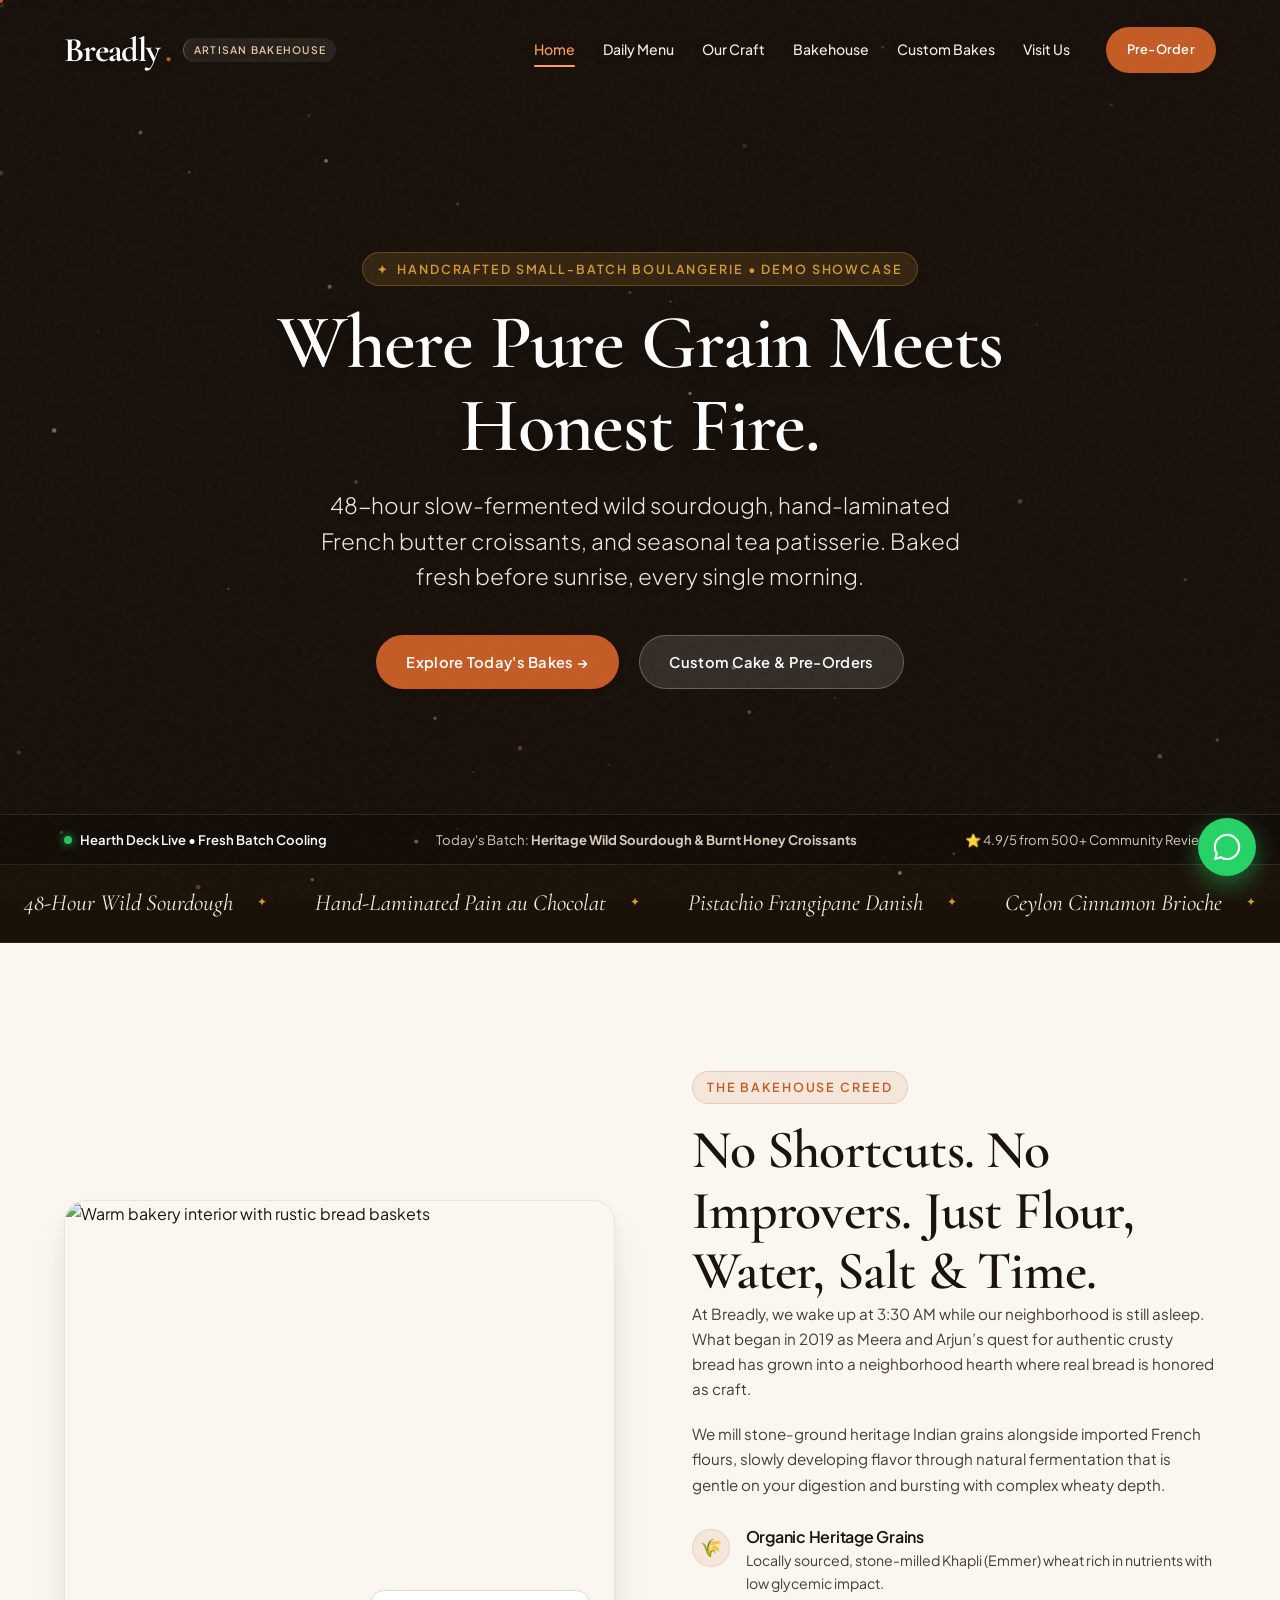
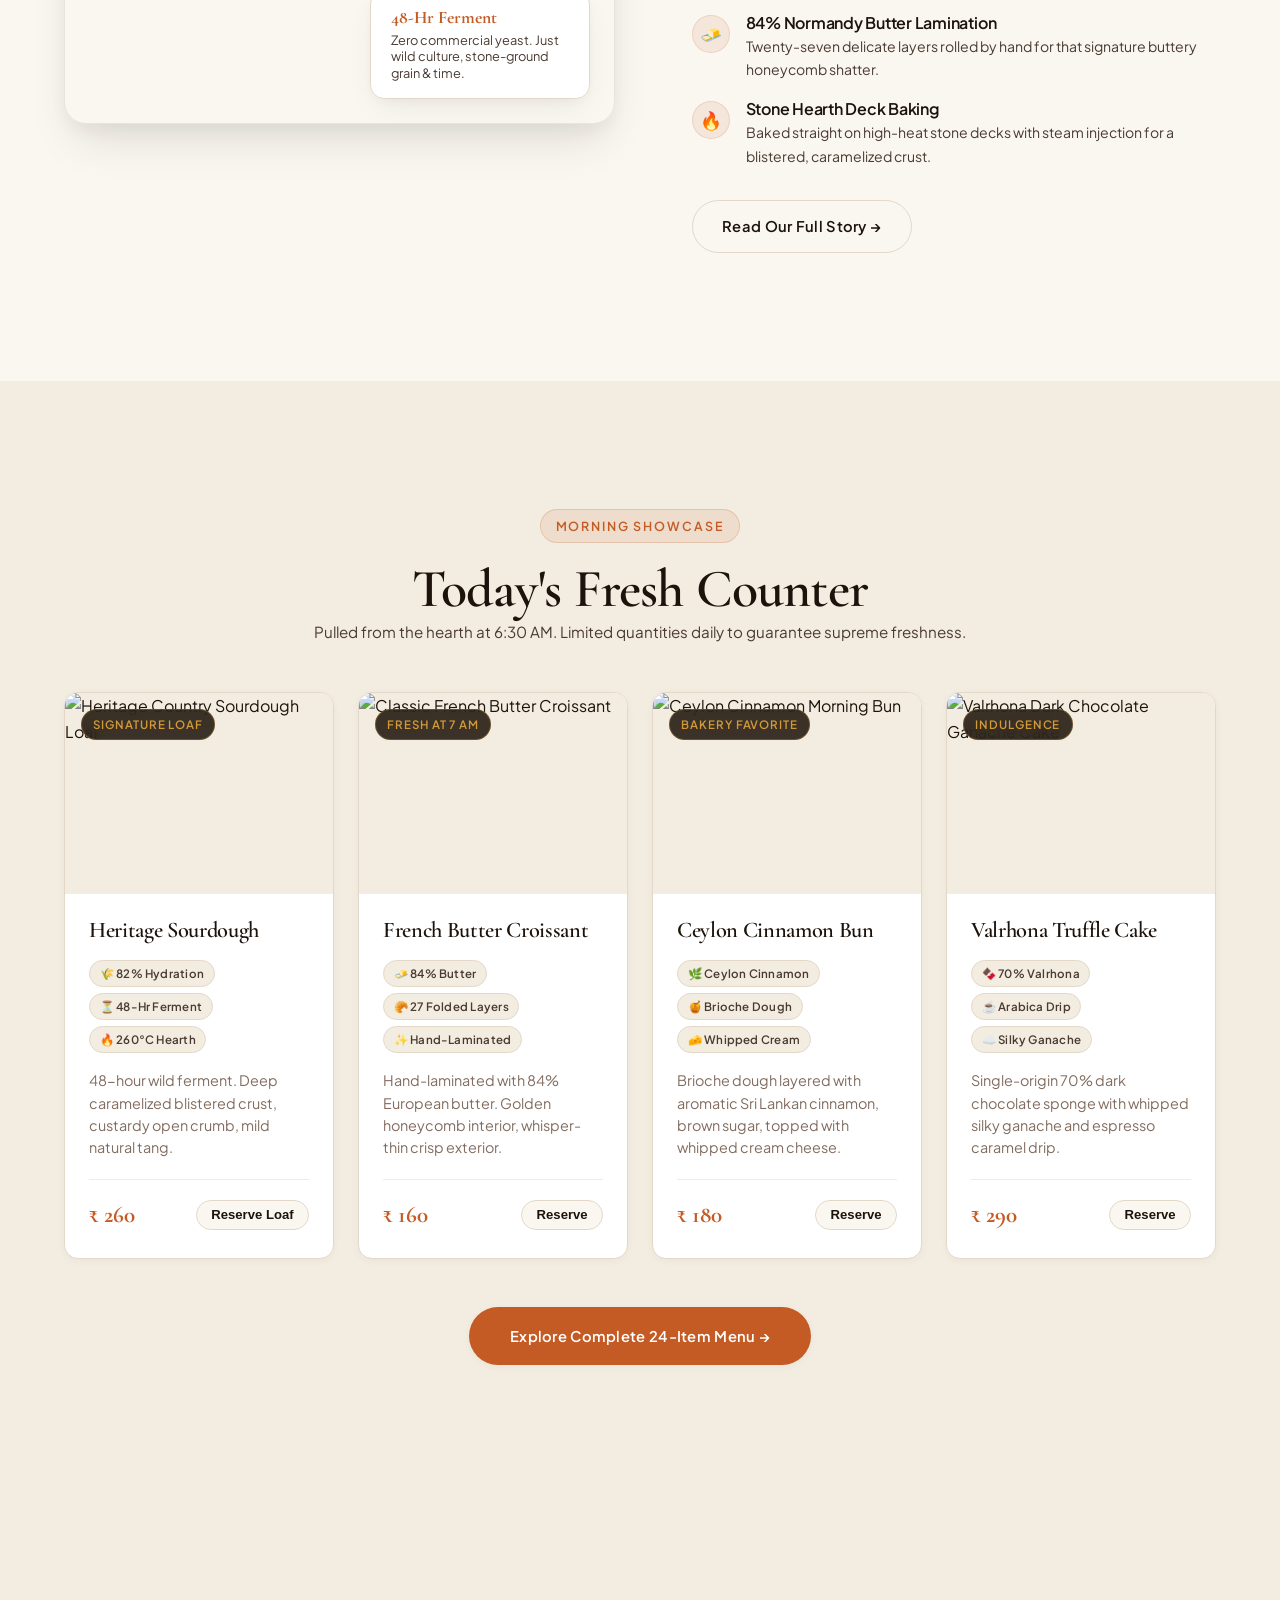
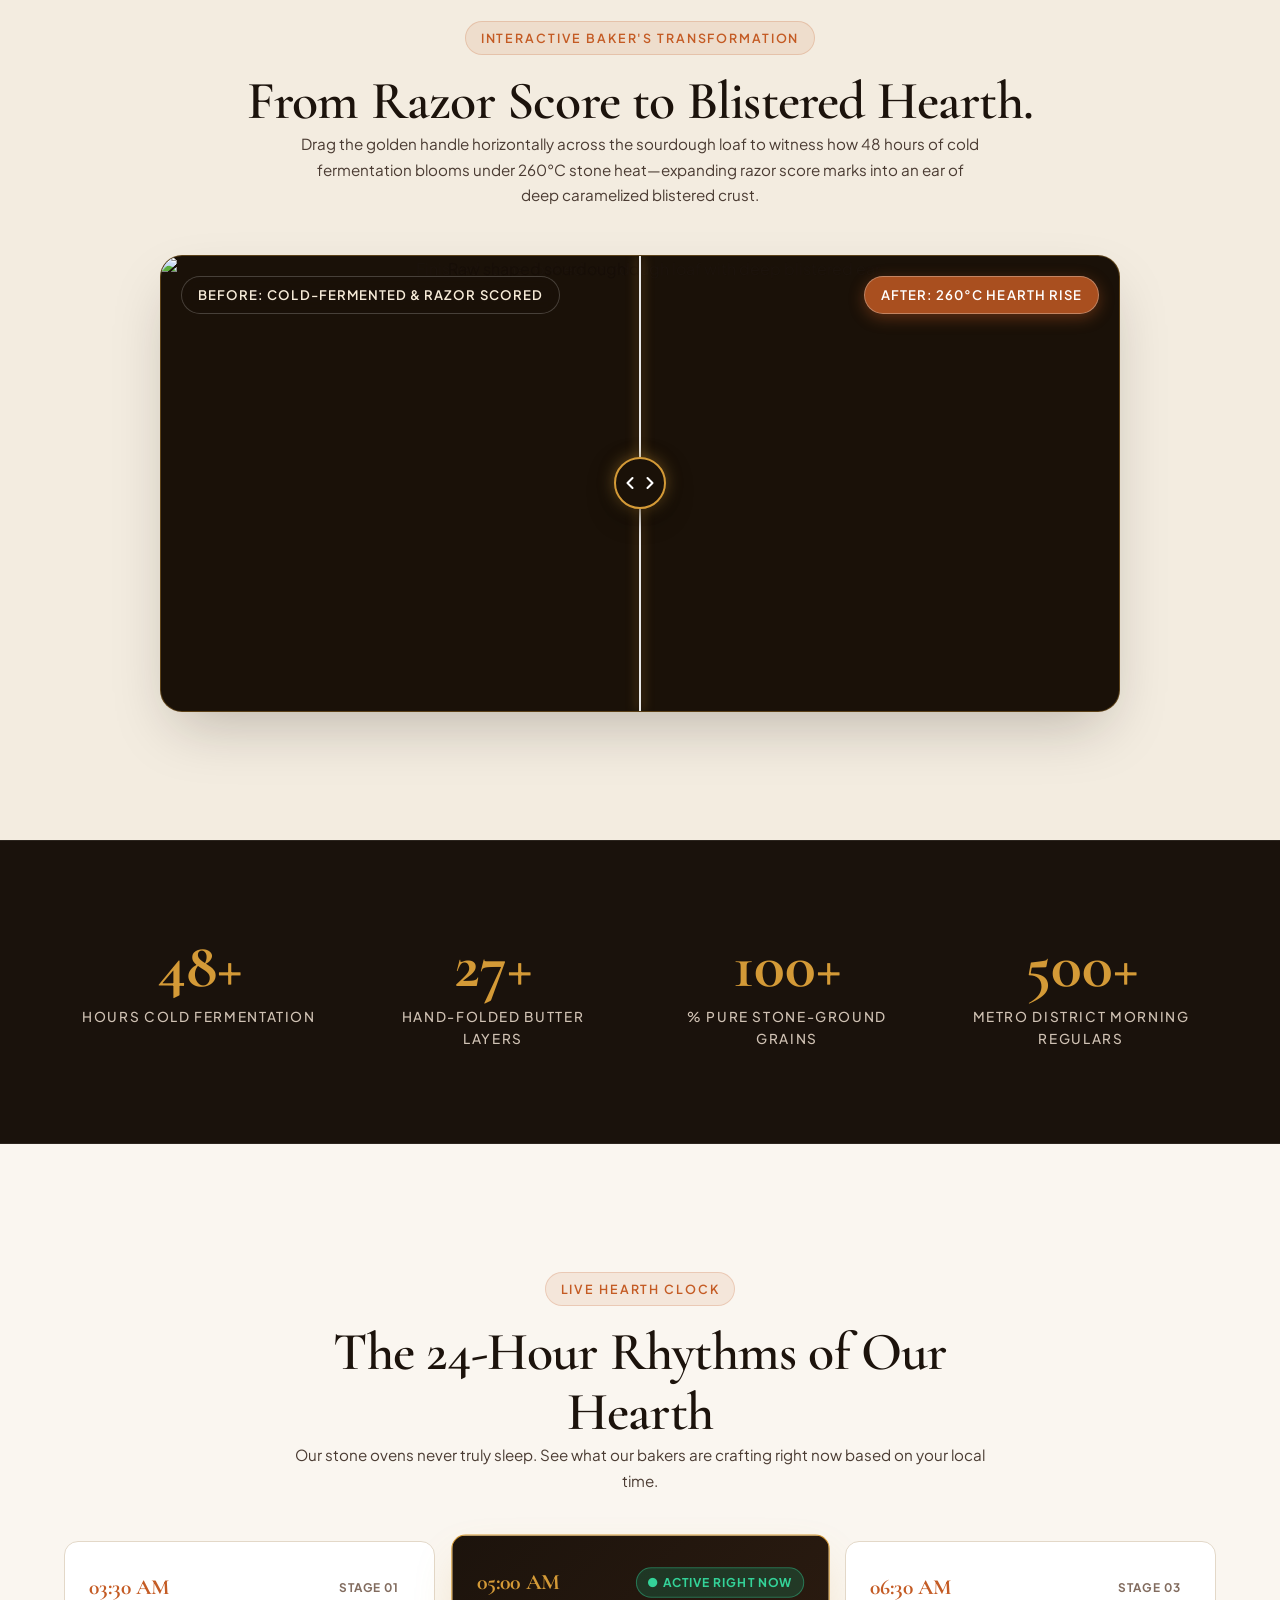
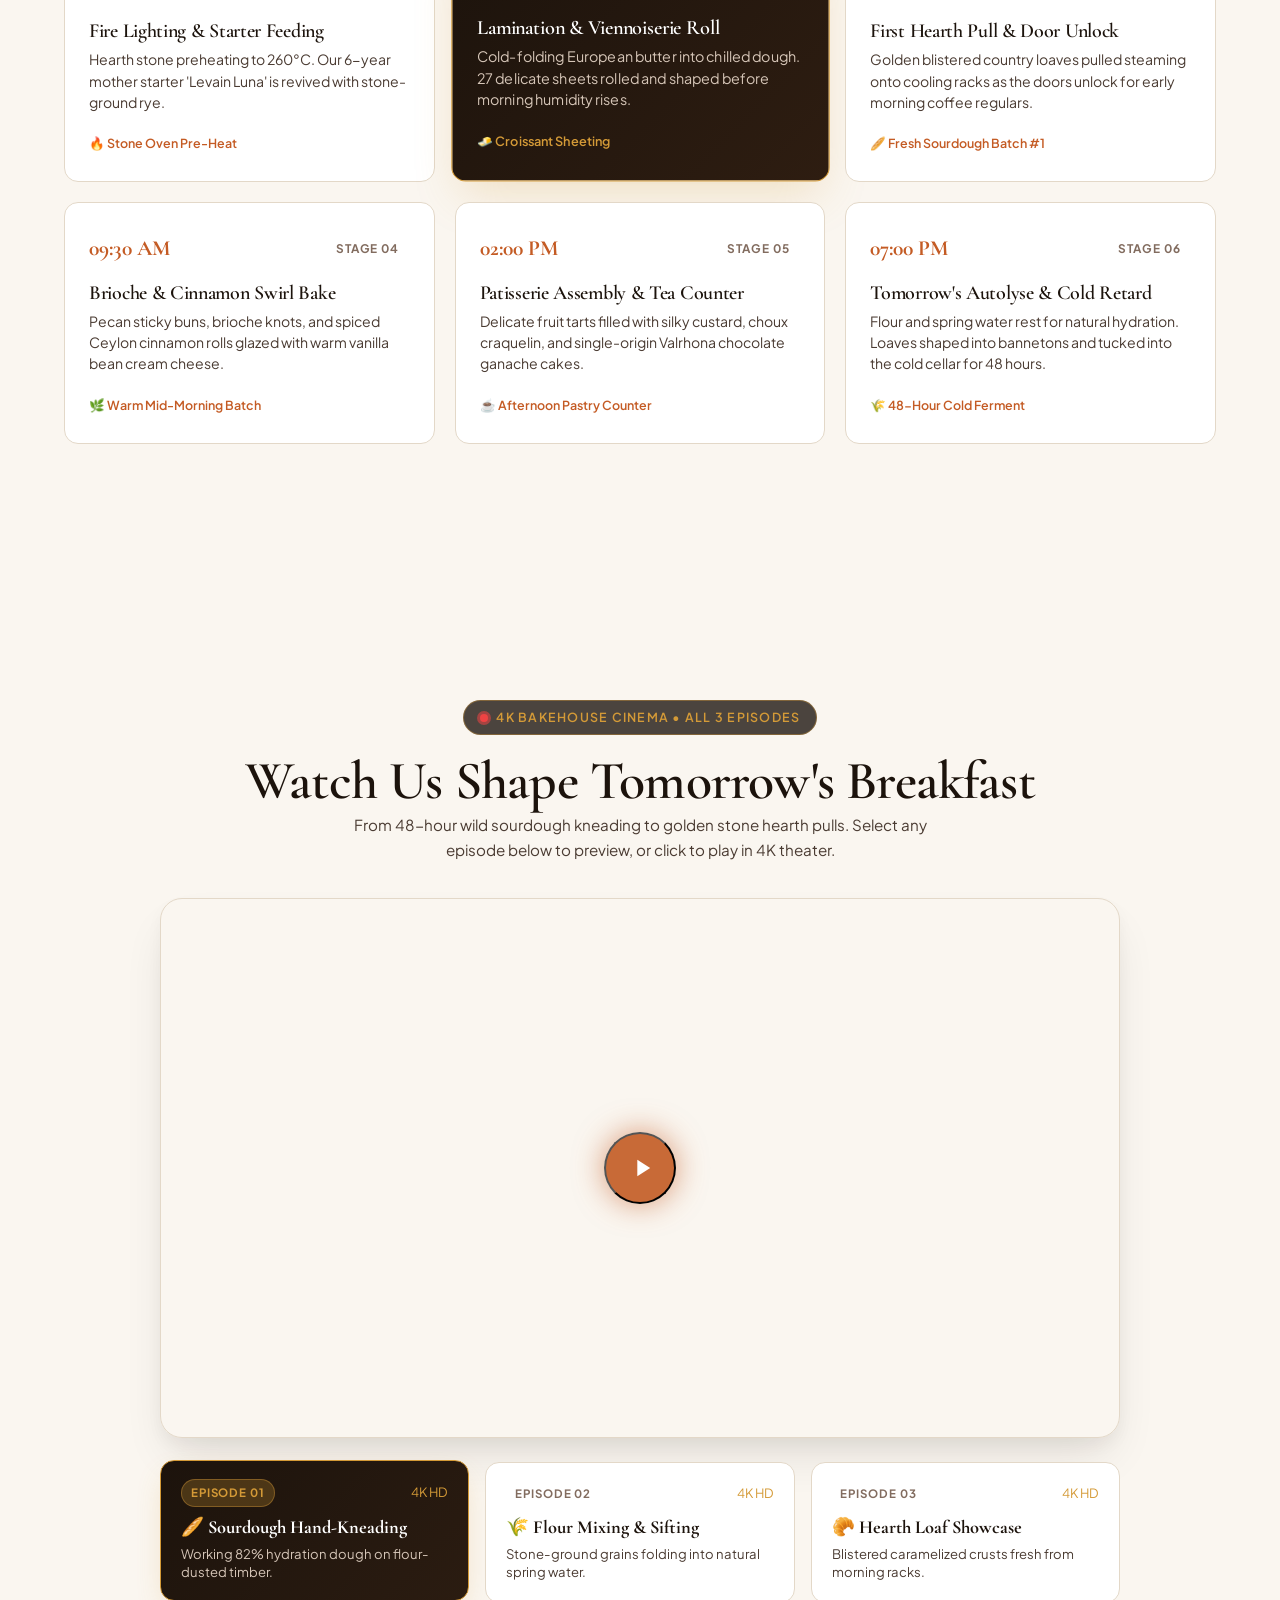
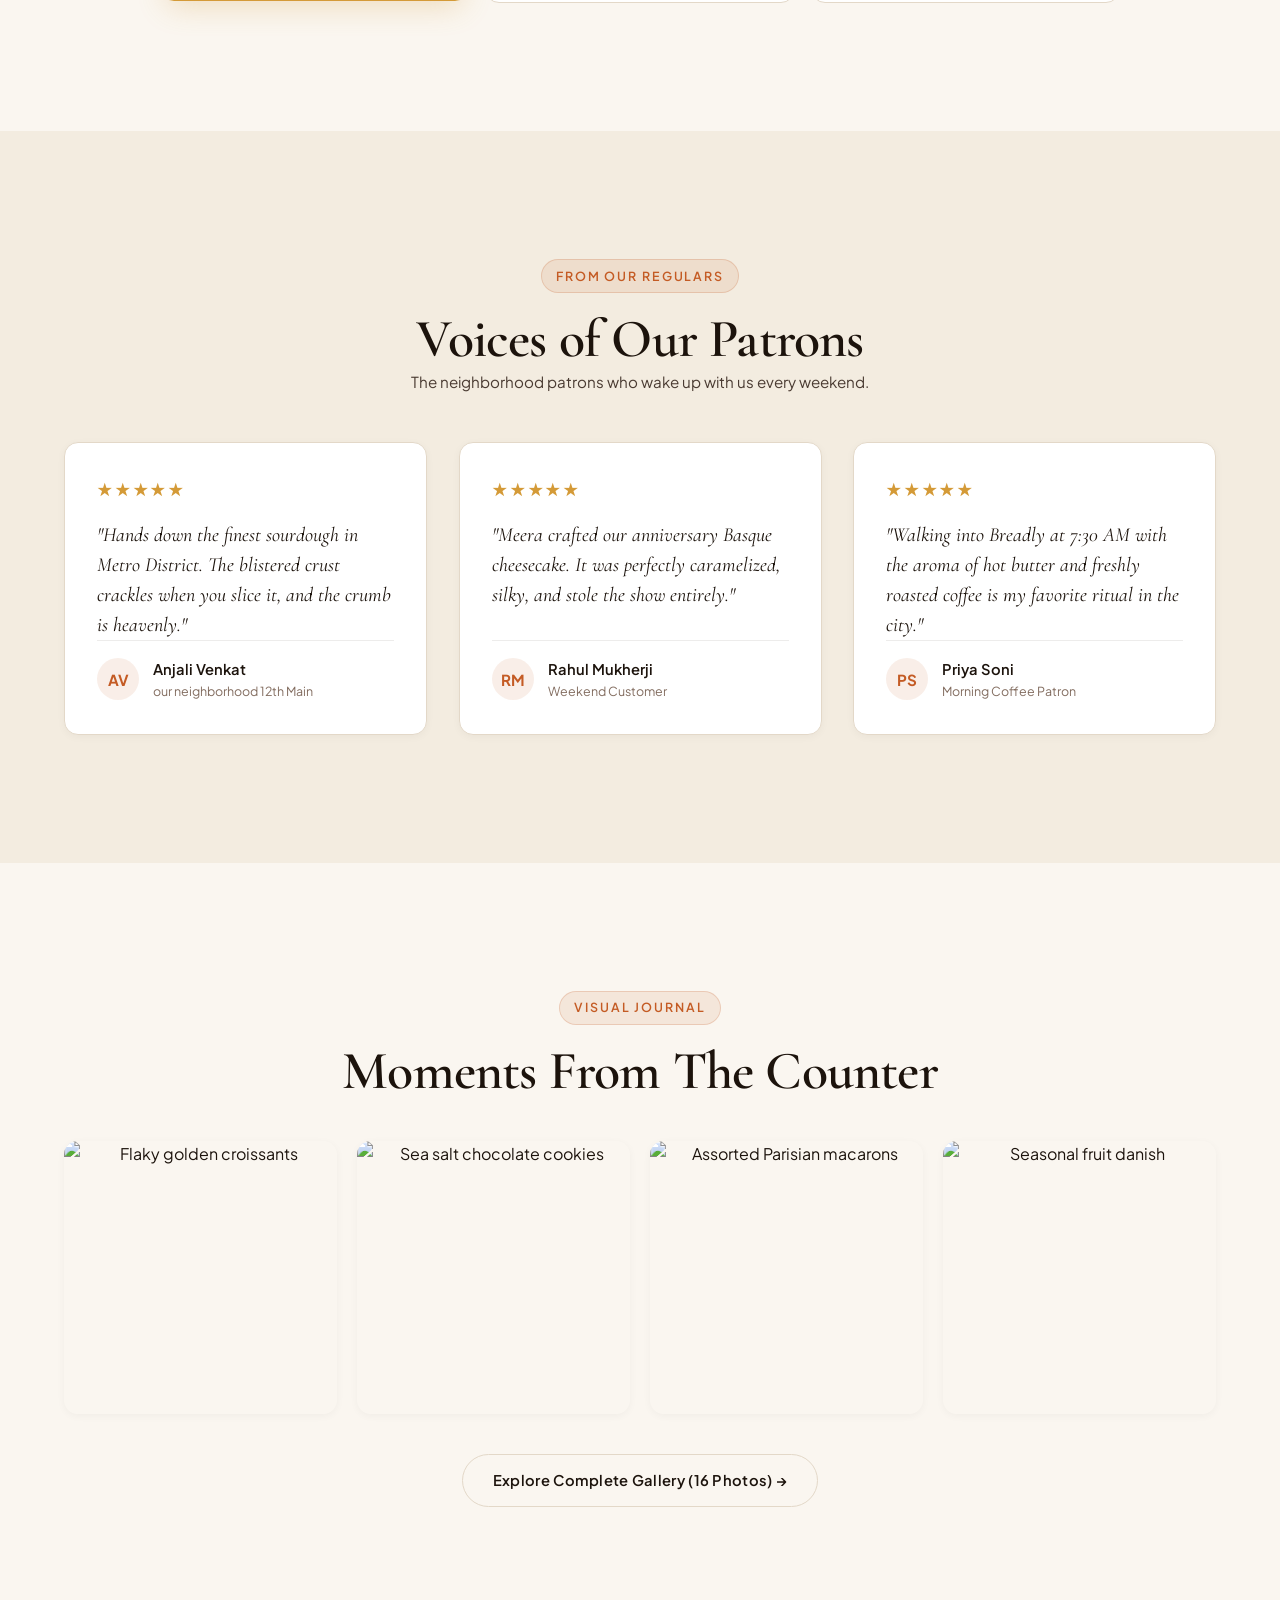
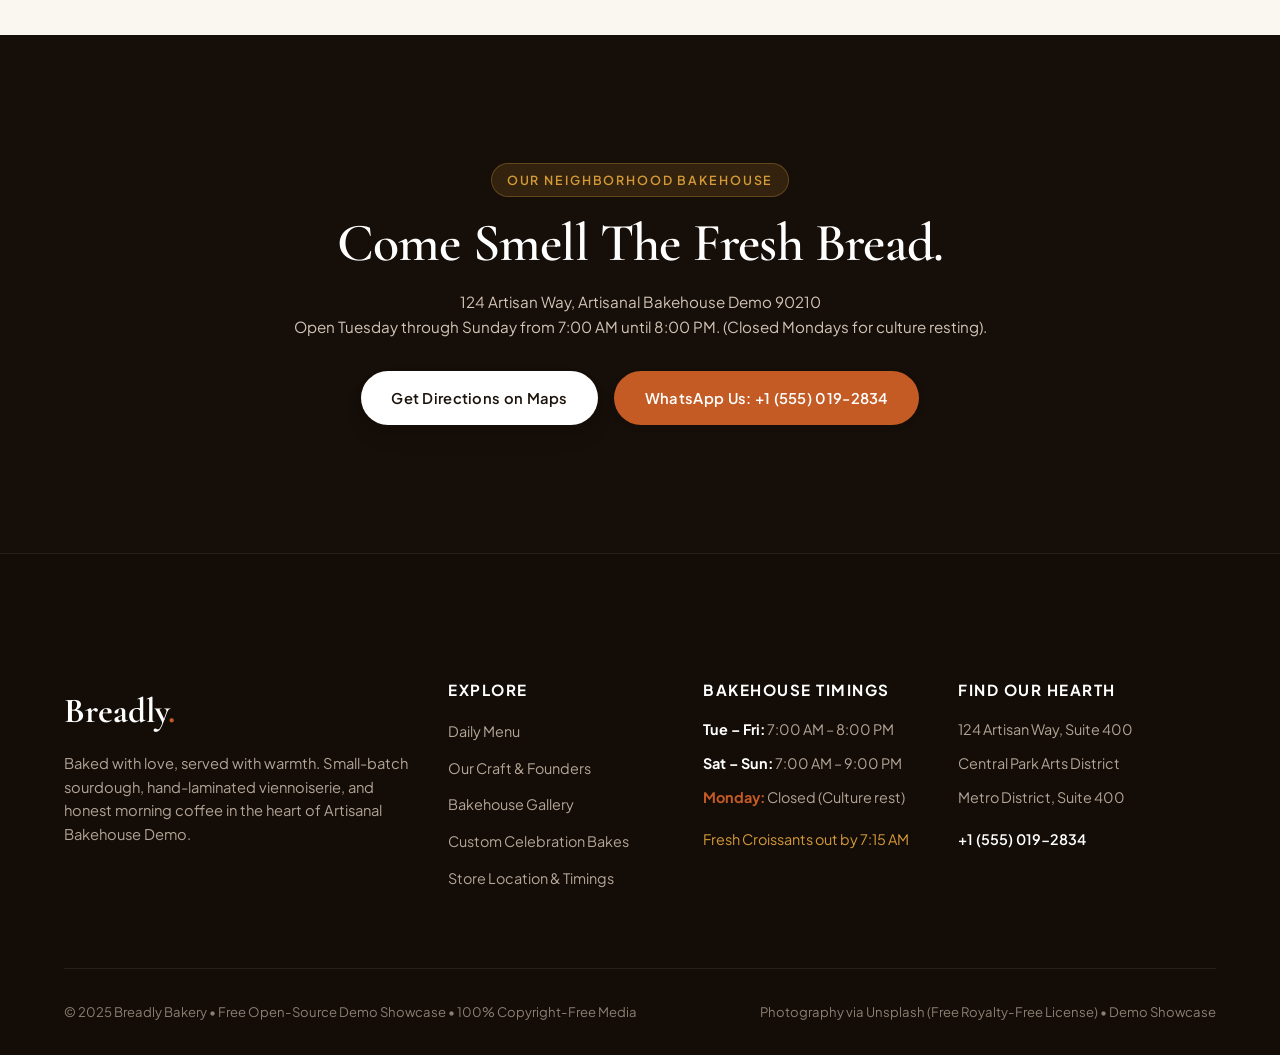
==== commit b19a78c9: "feat: complete mobile optimization, native momentum scrolling, and 3-episode cinema showcase" ====
--- a/index.html
+++ b/index.html
@@ -6,6 +6,7 @@
   <title>Breadly Bakery — Artisanal Sourdough & Patisserie | Artisanal Bakehouse Demo</title>
   <meta name="description" content="Artisanal sourdough, flaky French butter croissants, and handcrafted morning bakes in Artisanal Bakehouse Demo. 48-hour wild fermentation, organic heritage flours.">
   <link rel="stylesheet" href="css/style.css">
+  <script src="https://unpkg.com/lenis@1.1.18/dist/lenis.min.js"></script>
   <script src="https://cdnjs.cloudflare.com/ajax/libs/gsap/3.12.2/gsap.min.js" defer></script>
   <script src="https://cdnjs.cloudflare.com/ajax/libs/gsap/3.12.2/ScrollTrigger.min.js" defer></script>
   <script src="js/main.js" defer></script>
@@ -162,6 +163,11 @@
           </div>
           <div class="card-content">
             <h3 class="card-title">Heritage Sourdough</h3>
+            <div class="card-sensory-row">
+              <span class="sensory-pill">🌾 82% Hydration</span>
+              <span class="sensory-pill">⏳ 48-Hr Ferment</span>
+              <span class="sensory-pill">🔥 260°C Hearth</span>
+            </div>
             <p class="card-desc">48-hour wild ferment. Deep caramelized blistered crust, custardy open crumb, mild natural tang.</p>
             <div class="card-footer">
               <div class="card-price">₹ 260</div>
@@ -178,6 +184,11 @@
           </div>
           <div class="card-content">
             <h3 class="card-title">French Butter Croissant</h3>
+            <div class="card-sensory-row">
+              <span class="sensory-pill">🧈 84% Butter</span>
+              <span class="sensory-pill">🥐 27 Folded Layers</span>
+              <span class="sensory-pill">✨ Hand-Laminated</span>
+            </div>
             <p class="card-desc">Hand-laminated with 84% European butter. Golden honeycomb interior, whisper-thin crisp exterior.</p>
             <div class="card-footer">
               <div class="card-price">₹ 160</div>
@@ -194,6 +205,11 @@
           </div>
           <div class="card-content">
             <h3 class="card-title">Ceylon Cinnamon Bun</h3>
+            <div class="card-sensory-row">
+              <span class="sensory-pill">🌿 Ceylon Cinnamon</span>
+              <span class="sensory-pill">🍯 Brioche Dough</span>
+              <span class="sensory-pill">🧀 Whipped Cream</span>
+            </div>
             <p class="card-desc">Brioche dough layered with aromatic Sri Lankan cinnamon, brown sugar, topped with whipped cream cheese.</p>
             <div class="card-footer">
               <div class="card-price">₹ 180</div>
@@ -210,6 +226,11 @@
           </div>
           <div class="card-content">
             <h3 class="card-title">Valrhona Truffle Cake</h3>
+            <div class="card-sensory-row">
+              <span class="sensory-pill">🍫 70% Valrhona</span>
+              <span class="sensory-pill">☕ Arabica Drip</span>
+              <span class="sensory-pill">☁️ Silky Ganache</span>
+            </div>
             <p class="card-desc">Single-origin 70% dark chocolate sponge with whipped silky ganache and espresso caramel drip.</p>
             <div class="card-footer">
               <div class="card-price">₹ 290</div>
@@ -221,6 +242,41 @@
 
       <div class="text-center" style="margin-top: 3rem;">
         <a href="menu.html" class="btn btn-primary" style="padding: 1rem 2.5rem;">Explore Complete 24-Item Menu &rarr;</a>
+      </div>
+    </div>
+  </section>
+
+  <!-- Interactive Baker's Scoring & Hearth Rise Transformation -->
+  <section class="py-large bg-surface" id="scoring-experience">
+    <div class="container text-center reveal" style="max-width: 960px; margin: 0 auto;">
+      <div class="eyebrow eyebrow-pill">Interactive Baker's Transformation</div>
+      <h2>From Razor Score to Blistered Hearth.</h2>
+      <p style="max-width: 680px; margin: 0 auto 2.5rem;">
+        Drag the golden handle horizontally across the sourdough loaf to witness how 48 hours of cold fermentation blooms under 260°C stone heat—expanding razor score marks into an ear of deep caramelized blistered crust.
+      </p>
+
+      <div class="compare-container" id="scoringCompare">
+        <!-- After Image (Fully baked golden sourdough loaf) -->
+        <img class="compare-img-after" src="https://images.unsplash.com/photo-1509440159596-0249088772ff?w=1600&q=80&auto=format&fit=crop" alt="Finished stone-baked sourdough loaf with deep blistered ear" loading="lazy">
+        <div class="compare-badge compare-badge-after">After: 260°C Hearth Rise</div>
+
+        <!-- Before Image Wrapper (Raw shaped & razor-scored dough in banneton) -->
+        <div class="compare-img-before-wrapper">
+          <img class="compare-img-before" src="https://images.unsplash.com/photo-1589367920969-ab8e050bbb04?w=1600&q=80&auto=format&fit=crop" alt="Raw shaped sourdough dough with razor score marks" loading="lazy">
+          <div class="compare-badge compare-badge-before">Before: Cold-Fermented & Razor Scored</div>
+        </div>
+
+        <!-- Draggable Handle -->
+        <div class="compare-handle-line">
+          <div class="compare-handle-btn" aria-label="Drag to compare dough scoring before and after baking">
+            <svg width="20" height="20" viewBox="0 0 24 24" fill="none" stroke="currentColor" stroke-width="2.5" stroke-linecap="round" stroke-linejoin="round">
+              <polyline points="15 18 9 12 15 6"></polyline>
+            </svg>
+            <svg width="20" height="20" viewBox="0 0 24 24" fill="none" stroke="currentColor" stroke-width="2.5" stroke-linecap="round" stroke-linejoin="round">
+              <polyline points="9 18 15 12 9 6"></polyline>
+            </svg>
+          </div>
+        </div>
       </div>
     </div>
   </section>
@@ -247,25 +303,159 @@
     </div>
   </section>
 
-  <!-- Video Showcase Section -->
-  <section class="py-large bg-canvas">
+  <!-- Live 24-Hour Bakehouse Hearth Timeline -->
+  <section class="py-large bg-canvas" id="hearth-timeline">
+    <div class="container">
+      <div class="text-center reveal" style="max-width: 720px; margin: 0 auto 3rem;">
+        <div class="eyebrow eyebrow-pill">Live Hearth Clock</div>
+        <h2>The 24-Hour Rhythms of Our Hearth</h2>
+        <p>Our stone ovens never truly sleep. See what our bakers are crafting right now based on your local time.</p>
+      </div>
+
+      <div class="hearth-schedule-grid reveal">
+        <!-- 03:30 AM -->
+        <div class="schedule-card" data-start="3.5" data-end="5.0">
+          <div class="schedule-header">
+            <span class="schedule-time">03:30 AM</span>
+            <span class="schedule-status">Stage 01</span>
+          </div>
+          <h3 class="schedule-step-name">Fire Lighting & Starter Feeding</h3>
+          <p class="schedule-desc">Hearth stone preheating to 260°C. Our 6-year mother starter 'Levain Luna' is revived with stone-ground rye.</p>
+          <span class="schedule-pastry-tag">🔥 Stone Oven Pre-Heat</span>
+        </div>
+
+        <!-- 05:00 AM -->
+        <div class="schedule-card" data-start="5.0" data-end="6.5">
+          <div class="schedule-header">
+            <span class="schedule-time">05:00 AM</span>
+            <span class="schedule-status">Stage 02</span>
+          </div>
+          <h3 class="schedule-step-name">Lamination & Viennoiserie Roll</h3>
+          <p class="schedule-desc">Cold-folding European butter into chilled dough. 27 delicate sheets rolled and shaped before morning humidity rises.</p>
+          <span class="schedule-pastry-tag">🧈 Croissant Sheeting</span>
+        </div>
+
+        <!-- 06:30 AM -->
+        <div class="schedule-card" data-start="6.5" data-end="9.5">
+          <div class="schedule-header">
+            <span class="schedule-time">06:30 AM</span>
+            <span class="schedule-status">Stage 03</span>
+          </div>
+          <h3 class="schedule-step-name">First Hearth Pull & Door Unlock</h3>
+          <p class="schedule-desc">Golden blistered country loaves pulled steaming onto cooling racks as the doors unlock for early morning coffee regulars.</p>
+          <span class="schedule-pastry-tag">🥖 Fresh Sourdough Batch #1</span>
+        </div>
+
+        <!-- 09:30 AM -->
+        <div class="schedule-card" data-start="9.5" data-end="14.0">
+          <div class="schedule-header">
+            <span class="schedule-time">09:30 AM</span>
+            <span class="schedule-status">Stage 04</span>
+          </div>
+          <h3 class="schedule-step-name">Brioche & Cinnamon Swirl Bake</h3>
+          <p class="schedule-desc">Pecan sticky buns, brioche knots, and spiced Ceylon cinnamon rolls glazed with warm vanilla bean cream cheese.</p>
+          <span class="schedule-pastry-tag">🌿 Warm Mid-Morning Batch</span>
+        </div>
+
+        <!-- 02:00 PM -->
+        <div class="schedule-card" data-start="14.0" data-end="19.0">
+          <div class="schedule-header">
+            <span class="schedule-time">02:00 PM</span>
+            <span class="schedule-status">Stage 05</span>
+          </div>
+          <h3 class="schedule-step-name">Patisserie Assembly & Tea Counter</h3>
+          <p class="schedule-desc">Delicate fruit tarts filled with silky custard, choux craquelin, and single-origin Valrhona chocolate ganache cakes.</p>
+          <span class="schedule-pastry-tag">☕ Afternoon Pastry Counter</span>
+        </div>
+
+        <!-- 07:00 PM -->
+        <div class="schedule-card" data-start="19.0" data-end="27.5">
+          <div class="schedule-header">
+            <span class="schedule-time">07:00 PM</span>
+            <span class="schedule-status">Stage 06</span>
+          </div>
+          <h3 class="schedule-step-name">Tomorrow's Autolyse & Cold Retard</h3>
+          <p class="schedule-desc">Flour and spring water rest for natural hydration. Loaves shaped into bannetons and tucked into the cold cellar for 48 hours.</p>
+          <span class="schedule-pastry-tag">🌾 48-Hour Cold Ferment</span>
+        </div>
+      </div>
+    </div>
+  </section>
+
+  <!-- Video Showcase Section: The Hearth Cinema Hub -->
+  <section class="py-large bg-canvas" id="video-theater">
     <div class="container text-center reveal" style="max-width: 960px; margin: 0 auto;">
-      <div class="eyebrow eyebrow-pill">Inside The Hearth</div>
-      <h2>Watch Us Shape Tomorrow's Breakfast</h2>
-      <p style="margin-bottom: 2rem;">Every evening begins the dough shaping. Witness the precision, scoring, and wood-oven rise that makes every loaf unique.</p>
+      <div class="video-badge-pill">
+        <span class="video-pulse-dot"></span> 4K Bakehouse Cinema • All 3 Episodes
+      </div>
+      <h2 id="theaterActiveTitle">Watch Us Shape Tomorrow's Breakfast</h2>
+      <p id="theaterActiveDesc" style="margin-bottom: 2.25rem; max-width: 620px; margin-left: auto; margin-right: auto;">
+        From 48-hour wild sourdough kneading to golden stone hearth pulls. Select any episode below to preview, or click to play in 4K theater.
+      </p>
       
-      <div class="video-showcase">
-        <img 
-          src="https://images.unsplash.com/photo-1504674900247-0877df9cc836?w=1200&q=80&auto=format&fit=crop" 
-          alt="Baker shaping artisanal sourdough on wooden flour counter">
-        <a 
-          href="https://www.youtube.com/watch?v=2_DF4_LkWaY" 
-          target="_blank" 
-          rel="noopener noreferrer" 
+      <!-- Main Active Video Player -->
+      <div class="video-showcase" id="theaterShowcase" data-video-modal data-video-src="assets/videos/hero-knead.mp4">
+        <video 
+          id="theaterMainVideo"
+          autoplay 
+          muted 
+          loop 
+          playsinline 
+          preload="auto"
+          poster="https://images.unsplash.com/photo-1504674900247-0877df9cc836?w=1200&q=80&auto=format&fit=crop">
+          <source id="theaterVideoSource" src="assets/videos/hero-knead.mp4" type="video/mp4">
+        </video>
+        <button 
+          type="button"
           class="video-play-btn" 
-          aria-label="Play documentary video">
+          id="theaterPlayBtn"
+          data-video-modal
+          data-video-src="assets/videos/hero-knead.mp4"
+          aria-label="Play 4K documentary in page theater">
           <svg viewBox="0 0 24 24"><path d="M8 5v14l11-7z"/></svg>
-        </a>
+        </button>
+      </div>
+
+      <!-- Episode Switcher Cards -->
+      <div class="video-playlist-tabs reveal">
+        <!-- Episode 1 -->
+        <div class="video-tab-card is-active" 
+             data-src="assets/videos/hero-knead.mp4" 
+             data-title="Episode 01: Sourdough Hand-Kneading"
+             data-desc="Close-up artisan craftsmanship: working 82% hydration wild ferment dough across flour-dusted timber.">
+          <div class="video-tab-card-header">
+            <span class="video-tab-pill">Episode 01</span>
+            <span style="font-size: 0.8rem; color: #d49a37;">4K HD</span>
+          </div>
+          <div class="video-tab-title">🥖 Sourdough Hand-Kneading</div>
+          <div class="video-tab-desc">Working 82% hydration dough on flour-dusted timber.</div>
+        </div>
+
+        <!-- Episode 2 -->
+        <div class="video-tab-card" 
+             data-src="assets/videos/dough-flour.mp4" 
+             data-title="Episode 02: Flour Mixing & Cloud Folding"
+             data-desc="Stone-ground whole wheat blending into organic spring water to ignite natural fermentation.">
+          <div class="video-tab-card-header">
+            <span class="video-tab-pill">Episode 02</span>
+            <span style="font-size: 0.8rem; color: #d49a37;">4K HD</span>
+          </div>
+          <div class="video-tab-title">🌾 Flour Mixing & Sifting</div>
+          <div class="video-tab-desc">Stone-ground grains folding into natural spring water.</div>
+        </div>
+
+        <!-- Episode 3 -->
+        <div class="video-tab-card" 
+             data-src="assets/videos/bread-showcase.mp4" 
+             data-title="Episode 03: Stone Hearth Loaf & Wheat Showcase"
+             data-desc="Blistered caramelized crusts, rustic ears, and golden wheat stalks fresh from morning cooling racks.">
+          <div class="video-tab-card-header">
+            <span class="video-tab-pill">Episode 03</span>
+            <span style="font-size: 0.8rem; color: #d49a37;">4K HD</span>
+          </div>
+          <div class="video-tab-title">🥐 Hearth Loaf Showcase</div>
+          <div class="video-tab-desc">Blistered caramelized crusts fresh from morning racks.</div>
+        </div>
       </div>
     </div>
   </section>
@@ -422,5 +612,8 @@
     <svg viewBox="0 0 24 24"><path d="M12.04 2C6.58 2 2.13 6.45 2.13 11.91C2.13 13.66 2.59 15.36 3.45 16.86L2.05 22L7.3 20.62C8.75 21.41 10.38 21.83 12.04 21.83C17.5 21.83 21.95 17.38 21.95 11.92C21.95 6.46 17.5 2 12.04 2M12.05 3.67C16.58 3.67 20.28 7.37 20.28 11.92C20.28 16.46 16.58 20.17 12.05 20.17C10.51 20.17 9.04 19.75 7.77 18.99L7.46 18.81L4.35 19.63L5.19 16.6L4.99 16.29C4.16 14.97 3.72 13.47 3.72 11.91C3.72 7.37 7.42 3.67 12.05 3.67Z"/></svg>
   </a>
 
+  <!-- Organic Flour Dust Particles Canvas -->
+  <canvas id="flourCanvas"></canvas>
+
 </body>
 </html>
--- a/css/style.css
+++ b/css/style.css
@@ -89,10 +89,10 @@
   letter-spacing: -0.015em;
 }
 
-h1 { font-size: clamp(2.75rem, 6.5vw, 5.25rem); font-weight: 600; }
-h2 { font-size: clamp(2.2rem, 4.5vw, 3.75rem); }
-h3 { font-size: clamp(1.4rem, 2.5vw, 2.1rem); }
-h4 { font-size: clamp(1.15rem, 1.8vw, 1.5rem); }
+h1 { font-size: clamp(2.2rem, 6vw, 5.25rem); font-weight: 600; line-height: 1.08; }
+h2 { font-size: clamp(1.8rem, 4.2vw, 3.6rem); line-height: 1.12; }
+h3 { font-size: clamp(1.28rem, 2.4vw, 2rem); }
+h4 { font-size: clamp(1.08rem, 1.8vw, 1.45rem); }
 
 p {
   margin-bottom: 1.25rem;
@@ -173,6 +173,8 @@
   letter-spacing: 0.02em;
   border: 1px solid transparent;
   text-decoration: none;
+  touch-action: manipulation;
+  min-height: 46px;
 }
 .btn-primary {
   background-color: var(--color-accent);
@@ -382,7 +384,8 @@
   min-height: 48vh;
   padding: clamp(7rem, 10vw, 9rem) 0 3.5rem;
 }
-.hero-img {
+.hero-img,
+.hero-video {
   position: absolute;
   top: 0;
   left: 0;
@@ -395,6 +398,7 @@
   filter: contrast(1.1) brightness(0.85);
   transform: scale(1.02);
   transition: transform 1.5s ease-out;
+  pointer-events: none;
 }
 .hero-overlay {
   position: absolute;
@@ -892,10 +896,12 @@
   border: 1px solid var(--color-border);
   margin-top: 2rem;
 }
-.video-showcase img {
+.video-showcase img,
+.video-showcase video {
   width: 100%;
   height: 100%;
   object-fit: cover;
+  display: block;
 }
 .video-play-btn {
   position: absolute;
@@ -923,6 +929,82 @@
   height: 28px;
   fill: currentColor;
   margin-left: 3px;
+}
+
+/* Video Showcase Playlist Selector */
+.video-playlist-tabs {
+  display: grid;
+  grid-template-columns: 1fr;
+  gap: 1rem;
+  margin-top: 1.5rem;
+}
+@media (min-width: 768px) {
+  .video-playlist-tabs {
+    grid-template-columns: repeat(3, 1fr);
+  }
+}
+.video-tab-card {
+  background: var(--color-surface-card);
+  border: 1px solid var(--color-border);
+  border-radius: var(--radius-md);
+  padding: 1.15rem 1.25rem;
+  text-align: left;
+  cursor: pointer;
+  transition: all var(--transition-fast);
+  position: relative;
+  display: flex;
+  flex-direction: column;
+  gap: 0.35rem;
+}
+.video-tab-card:hover {
+  transform: translateY(-3px);
+  border-color: rgba(212, 154, 55, 0.45);
+  box-shadow: 0 10px 25px -5px rgba(28, 19, 12, 0.1);
+}
+.video-tab-card.is-active {
+  background: linear-gradient(135deg, #1c130c 0%, #2b1c11 100%);
+  border-color: var(--color-accent-warm);
+  box-shadow: 0 12px 30px -8px rgba(212, 154, 55, 0.3);
+  transform: translateY(-2px);
+}
+.video-tab-card-header {
+  display: flex;
+  align-items: center;
+  justify-content: space-between;
+  margin-bottom: 0.25rem;
+}
+.video-tab-pill {
+  font-size: 0.72rem;
+  font-weight: 700;
+  text-transform: uppercase;
+  letter-spacing: 0.08em;
+  padding: 0.2rem 0.55rem;
+  border-radius: var(--radius-pill);
+  background: var(--color-surface-subtle);
+  color: var(--color-muted);
+}
+.video-tab-card.is-active .video-tab-pill {
+  background: rgba(212, 154, 55, 0.25);
+  color: var(--color-accent-warm);
+  border: 1px solid rgba(212, 154, 55, 0.4);
+}
+.video-tab-title {
+  font-family: var(--font-display);
+  font-size: 1.15rem;
+  font-weight: 700;
+  color: var(--color-text);
+  line-height: 1.25;
+}
+.video-tab-card.is-active .video-tab-title {
+  color: #ffffff;
+}
+.video-tab-desc {
+  font-size: 0.82rem;
+  color: var(--color-text-subtle);
+  line-height: 1.4;
+}
+.video-tab-card.is-active .video-tab-desc {
+  color: #d6c6b8;
 }
 
 /* ===================================================
@@ -1159,27 +1241,902 @@
   visibility: visible;
 }
 
-/* Mobile Nav Overlay */
+/* Mobile Nav Overlay & Drawer */
 @media (max-width: 899px) {
   .nav-links {
     position: fixed;
     top: 0;
     right: -100%;
-    width: 80%;
-    max-width: 380px;
+    width: 85%;
+    max-width: 340px;
     height: 100vh;
-    background-color: var(--color-surface);
+    height: 100dvh;
+    background-color: #faf6f0;
+    flex-direction: column;
+    justify-content: flex-start;
+    padding: 6rem 2rem 3rem;
+    box-shadow: -15px 0 45px rgba(28, 19, 12, 0.35);
+    transition: right 0.4s cubic-bezier(0.16, 1, 0.3, 1);
+    z-index: 1000;
+    overflow-y: auto;
+    -webkit-overflow-scrolling: touch;
+    gap: 0.5rem;
+  }
+  .nav-links.active {
+    right: 0;
+  }
+  .nav-links .nav-link {
+    color: var(--color-text) !important;
+    text-shadow: none !important;
+    font-size: 1.25rem;
+    font-family: var(--font-display);
+    font-weight: 600;
+    padding: 0.75rem 0.5rem;
+    width: 100%;
+    border-bottom: 1px solid rgba(28, 19, 12, 0.06);
+    display: flex;
+    align-items: center;
+    justify-content: space-between;
+  }
+  .nav-links .nav-link.active {
+    color: var(--color-accent) !important;
+  }
+  .nav-links .nav-action {
+    margin: 1.5rem 0 0 0;
+    width: 100%;
+    text-align: center;
+    padding: 0.9rem;
+  }
+  .nav-toggle {
+    display: flex;
     flex-direction: column;
     justify-content: center;
-    padding: 3rem 2rem;
-    box-shadow: -10px 0 30px rgba(0, 0, 0, 0.15);
-    transition: right var(--transition-normal);
-  }
-  .nav-links.active {
-    right: 0;
-  }
-  .nav-toggle {
-    display: block;
-    z-index: 1001;
-  }
-}
+    align-items: center;
+    z-index: 1002;
+    width: 44px;
+    height: 44px;
+    padding: 0;
+    touch-action: manipulation;
+  }
+  .nav-backdrop {
+    position: fixed;
+    inset: 0;
+    background: rgba(18, 11, 6, 0.6);
+    backdrop-filter: blur(4px);
+    -webkit-backdrop-filter: blur(4px);
+    z-index: 999;
+    opacity: 0;
+    pointer-events: none;
+    transition: opacity 0.35s ease;
+  }
+  .nav-backdrop.active {
+    opacity: 1;
+    pointer-events: auto;
+  }
+}
+
+/* ===================================================
+   LENIS SMOOTH SCROLL ENGINE
+   =================================================== */
+html.lenis, html.lenis body {
+  height: auto;
+}
+.lenis.lenis-smooth {
+  scroll-behavior: auto !important;
+}
+.lenis.lenis-smooth [data-lenis-prevent] {
+  overscroll-behavior: contain;
+}
+.lenis.lenis-stopped {
+  overflow: hidden;
+}
+.lenis.lenis-scrolling iframe {
+  pointer-events: none;
+}
+
+/* ===================================================
+   TACTILE 3D CARD HOVER & SPECULAR GLARE
+   =================================================== */
+.card, .testimonial-card, .value-card, .story-card {
+  position: relative;
+  transition: transform 0.45s cubic-bezier(0.16, 1, 0.3, 1), box-shadow 0.45s cubic-bezier(0.16, 1, 0.3, 1), border-color 0.35s ease;
+  transform-style: preserve-3d;
+  will-change: transform;
+}
+.card:hover {
+  transform: translateY(-8px) scale(1.015);
+  box-shadow: 0 24px 50px -12px rgba(28, 19, 12, 0.18), 0 0 0 1px rgba(212, 154, 55, 0.35);
+  border-color: rgba(212, 154, 55, 0.4);
+}
+.card-img-wrapper {
+  overflow: hidden;
+  position: relative;
+}
+.card-img-wrapper img {
+  transition: transform 0.9s cubic-bezier(0.16, 1, 0.3, 1), filter 0.6s ease;
+}
+.card:hover .card-img-wrapper img {
+  transform: scale(1.08);
+  filter: contrast(1.06) saturate(1.08);
+}
+/* Dynamic Specular Spotlight Highlight */
+.card::before {
+  content: '';
+  position: absolute;
+  inset: 0;
+  border-radius: inherit;
+  background: radial-gradient(circle at var(--mouse-x, 50%) var(--mouse-y, 50%), rgba(212, 154, 55, 0.14), transparent 65%);
+  opacity: 0;
+  transition: opacity 0.35s ease;
+  pointer-events: none;
+  z-index: 2;
+}
+.card:hover::before {
+  opacity: 1;
+}
+
+/* ===================================================
+   IN-PAGE CINEMATIC VIDEO MODAL THEATER
+   =================================================== */
+.video-modal {
+  position: fixed;
+  inset: 0;
+  width: 100vw;
+  height: 100vh;
+  background: rgba(14, 9, 5, 0.92);
+  backdrop-filter: blur(14px);
+  -webkit-backdrop-filter: blur(14px);
+  z-index: 100000;
+  display: flex;
+  align-items: center;
+  justify-content: center;
+  opacity: 0;
+  pointer-events: none;
+  transition: opacity 0.4s cubic-bezier(0.16, 1, 0.3, 1);
+  padding: 1.5rem;
+}
+.video-modal.is-active {
+  opacity: 1;
+  pointer-events: auto;
+}
+.video-modal-content {
+  position: relative;
+  width: 100%;
+  max-width: 1060px;
+  aspect-ratio: 16 / 9;
+  background: #000000;
+  border-radius: var(--radius-lg);
+  overflow: hidden;
+  box-shadow: 0 35px 90px rgba(0, 0, 0, 0.85), 0 0 0 1px rgba(212, 154, 55, 0.35);
+  transform: scale(0.92) translateY(20px);
+  transition: transform 0.45s cubic-bezier(0.16, 1, 0.3, 1);
+}
+.video-modal.is-active .video-modal-content {
+  transform: scale(1) translateY(0);
+}
+.video-modal-close {
+  position: absolute;
+  top: 1.5rem;
+  right: 2rem;
+  width: 48px;
+  height: 48px;
+  background: rgba(255, 255, 255, 0.12);
+  border: 1px solid rgba(255, 255, 255, 0.25);
+  border-radius: 50%;
+  color: #ffffff;
+  font-size: 1.5rem;
+  line-height: 1;
+  display: flex;
+  align-items: center;
+  justify-content: center;
+  cursor: pointer;
+  transition: background 0.25s, transform 0.25s;
+  z-index: 100001;
+}
+.video-modal-close:hover {
+  background: var(--color-accent);
+  transform: rotate(90deg) scale(1.08);
+}
+.video-modal-iframe {
+  width: 100%;
+  height: 100%;
+  border: 0;
+  display: block;
+}
+
+/* Video Badge Pulse Indicator */
+.video-badge-pill {
+  display: inline-flex;
+  align-items: center;
+  gap: 0.55rem;
+  background: rgba(26, 18, 12, 0.78);
+  backdrop-filter: blur(8px);
+  border: 1px solid rgba(212, 154, 55, 0.4);
+  padding: 0.4rem 0.95rem;
+  border-radius: var(--radius-pill);
+  color: var(--color-accent-warm);
+  font-size: 0.78rem;
+  font-weight: 600;
+  text-transform: uppercase;
+  letter-spacing: 0.1em;
+  margin-bottom: 1rem;
+}
+.video-pulse-dot {
+  width: 8px;
+  height: 8px;
+  border-radius: 50%;
+  background: #ef4444;
+  position: relative;
+  display: inline-block;
+}
+.video-pulse-dot::after {
+  content: '';
+  position: absolute;
+  inset: -3px;
+  border-radius: 50%;
+  background: rgba(239, 68, 68, 0.55);
+  animation: pulseGlow 1.8s infinite cubic-bezier(0.24, 0, 0.38, 1);
+}
+
+/* ===================================================
+   MAGNETIC CUSTOM CURSOR (Fine Pointer Only)
+   =================================================== */
+@media (pointer: fine) {
+  .custom-cursor {
+    position: fixed;
+    top: 0;
+    left: 0;
+    width: 32px;
+    height: 32px;
+    border: 1.5px solid rgba(196, 91, 36, 0.5);
+    border-radius: 50%;
+    pointer-events: none;
+    z-index: 99999;
+    transform: translate(-50%, -50%);
+    transition: width 0.3s cubic-bezier(0.16, 1, 0.3, 1), 
+                height 0.3s cubic-bezier(0.16, 1, 0.3, 1), 
+                background-color 0.3s ease, 
+                border-color 0.3s ease;
+    mix-blend-mode: multiply;
+  }
+  .custom-cursor-dot {
+    position: fixed;
+    top: 0;
+    left: 0;
+    width: 6px;
+    height: 6px;
+    background-color: var(--color-accent);
+    border-radius: 50%;
+    pointer-events: none;
+    z-index: 100000;
+    transform: translate(-50%, -50%);
+  }
+  .custom-cursor.is-hovering {
+    width: 58px;
+    height: 58px;
+    background-color: rgba(196, 91, 36, 0.12);
+    border-color: var(--color-accent);
+  }
+  .custom-cursor.is-video {
+    width: 76px;
+    height: 76px;
+    background-color: rgba(212, 154, 55, 0.22);
+    border-color: var(--color-accent-warm);
+  }
+}
+
+/* ===================================================
+   INTERACTIVE RESERVE BAG PILL
+   =================================================== */
+.bag-pill {
+  position: fixed;
+  bottom: 96px;
+  right: 24px;
+  background: #1a1108;
+  color: #f7ecd9;
+  border: 1px solid rgba(212, 154, 55, 0.45);
+  border-radius: var(--radius-pill);
+  padding: 0.7rem 1.35rem;
+  display: flex;
+  align-items: center;
+  gap: 0.75rem;
+  font-size: 0.88rem;
+  font-weight: 600;
+  box-shadow: 0 12px 35px rgba(0, 0, 0, 0.3);
+  z-index: 998;
+  cursor: pointer;
+  transition: transform 0.35s cubic-bezier(0.16, 1, 0.3, 1), box-shadow 0.3s ease, opacity 0.35s ease;
+  opacity: 0;
+  transform: translateY(20px);
+  pointer-events: none;
+  text-decoration: none;
+}
+.bag-pill.is-visible {
+  opacity: 1;
+  transform: translateY(0);
+  pointer-events: auto;
+}
+.bag-pill:hover {
+  transform: translateY(-3px) scale(1.02);
+  border-color: var(--color-accent-warm);
+  box-shadow: 0 16px 40px rgba(0, 0, 0, 0.4);
+  color: #ffffff;
+}
+.bag-pill-badge {
+  background: var(--color-accent);
+  color: #ffffff;
+  font-size: 0.74rem;
+  padding: 0.18rem 0.55rem;
+  border-radius: var(--radius-pill);
+  font-weight: 700;
+}
+
+/* ===================================================
+   INTERACTIVE BEFORE / AFTER OVEN RISE SLIDER
+   =================================================== */
+.compare-container {
+  position: relative;
+  width: 100%;
+  max-width: 1080px;
+  margin: 3rem auto 0;
+  border-radius: var(--radius-lg);
+  overflow: hidden;
+  box-shadow: 0 25px 60px -15px rgba(28, 19, 12, 0.25);
+  border: 1px solid rgba(212, 154, 55, 0.35);
+  user-select: none;
+  aspect-ratio: 16 / 9;
+  background-color: #1a1108;
+}
+@media (min-width: 900px) {
+  .compare-container {
+    aspect-ratio: 21 / 10;
+  }
+}
+.compare-img-after {
+  position: absolute;
+  inset: 0;
+  width: 100%;
+  height: 100%;
+  object-fit: cover;
+  display: block;
+}
+.compare-img-before-wrapper {
+  position: absolute;
+  top: 0;
+  left: 0;
+  width: 100%;
+  height: 100%;
+  overflow: hidden;
+  clip-path: polygon(0 0, var(--slider-pos, 50%) 0, var(--slider-pos, 50%) 100%, 0 100%);
+  -webkit-clip-path: polygon(0 0, var(--slider-pos, 50%) 0, var(--slider-pos, 50%) 100%, 0 100%);
+  will-change: clip-path;
+}
+.compare-img-before {
+  position: absolute;
+  top: 0;
+  left: 0;
+  width: 100%;
+  height: 100%;
+  object-fit: cover;
+  display: block;
+  filter: contrast(1.05) saturate(0.92);
+}
+.compare-handle-line {
+  position: absolute;
+  top: 0;
+  bottom: 0;
+  left: var(--slider-pos, 50%);
+  width: 2px;
+  background: rgba(255, 255, 255, 0.9);
+  box-shadow: 0 0 12px rgba(212, 154, 55, 0.8), 0 0 3px rgba(0, 0, 0, 0.5);
+  pointer-events: none;
+  z-index: 10;
+  transform: translateX(-50%);
+}
+.compare-handle-btn {
+  position: absolute;
+  top: 50%;
+  left: 50%;
+  transform: translate(-50%, -50%);
+  width: 52px;
+  height: 52px;
+  border-radius: 50%;
+  background: #1a1108;
+  border: 2px solid var(--color-accent-warm);
+  color: #ffffff;
+  display: flex;
+  align-items: center;
+  justify-content: center;
+  box-shadow: 0 8px 24px rgba(0, 0, 0, 0.5), 0 0 15px rgba(212, 154, 55, 0.5);
+  cursor: ew-resize;
+  pointer-events: auto;
+  font-size: 1.1rem;
+  transition: transform 0.2s ease, border-color 0.2s ease;
+}
+.compare-handle-btn:hover {
+  transform: translate(-50%, -50%) scale(1.1);
+  border-color: #ffffff;
+}
+.compare-badge {
+  position: absolute;
+  padding: 0.45rem 1rem;
+  border-radius: var(--radius-pill);
+  font-size: 0.82rem;
+  font-weight: 600;
+  text-transform: uppercase;
+  letter-spacing: 0.08em;
+  backdrop-filter: blur(8px);
+  -webkit-backdrop-filter: blur(8px);
+  z-index: 5;
+  pointer-events: none;
+}
+.compare-badge-before {
+  top: 1.25rem;
+  left: 1.25rem;
+  background: rgba(26, 17, 8, 0.75);
+  color: #f7ecd9;
+  border: 1px solid rgba(255, 255, 255, 0.2);
+}
+.compare-badge-after {
+  top: 1.25rem;
+  right: 1.25rem;
+  background: rgba(196, 91, 36, 0.85);
+  color: #ffffff;
+  border: 1px solid rgba(255, 255, 255, 0.3);
+  box-shadow: 0 4px 15px rgba(196, 91, 36, 0.4);
+}
+
+/* ===================================================
+   LIVE 24-HOUR BAKEHOUSE HEARTH TIMELINE
+   =================================================== */
+.hearth-schedule-grid {
+  display: grid;
+  grid-template-columns: 1fr;
+  gap: 1.25rem;
+  margin-top: 2.5rem;
+}
+@media (min-width: 640px) {
+  .hearth-schedule-grid {
+    grid-template-columns: repeat(2, 1fr);
+  }
+}
+@media (min-width: 1024px) {
+  .hearth-schedule-grid {
+    grid-template-columns: repeat(3, 1fr);
+  }
+}
+.schedule-card {
+  background: var(--color-surface-card);
+  border: 1px solid var(--color-border);
+  border-radius: var(--radius-md);
+  padding: 1.75rem 1.5rem;
+  display: flex;
+  flex-direction: column;
+  transition: transform 0.35s cubic-bezier(0.16, 1, 0.3, 1), box-shadow 0.35s ease, border-color 0.3s ease;
+  cursor: pointer;
+  position: relative;
+  overflow: hidden;
+}
+.schedule-card:hover {
+  transform: translateY(-6px);
+  box-shadow: 0 16px 36px -10px rgba(28, 19, 12, 0.12);
+  border-color: rgba(212, 154, 55, 0.4);
+}
+.schedule-card.is-active {
+  background: linear-gradient(135deg, #1c130c 0%, #2e1d11 100%);
+  color: #ffffff;
+  border-color: var(--color-accent-warm);
+  box-shadow: 0 20px 45px -10px rgba(212, 154, 55, 0.25);
+  transform: translateY(-4px) scale(1.02);
+}
+.schedule-card.is-active h3, .schedule-card.is-active h4 {
+  color: #ffffff;
+}
+.schedule-card.is-active p {
+  color: #d6c6b8;
+}
+.schedule-header {
+  display: flex;
+  justify-content: space-between;
+  align-items: center;
+  margin-bottom: 1rem;
+}
+.schedule-time {
+  font-family: var(--font-display);
+  font-size: 1.35rem;
+  font-weight: 700;
+  color: var(--color-accent);
+}
+.schedule-card.is-active .schedule-time {
+  color: var(--color-accent-warm);
+}
+.schedule-status {
+  font-size: 0.74rem;
+  font-weight: 700;
+  text-transform: uppercase;
+  letter-spacing: 0.08em;
+  padding: 0.25rem 0.65rem;
+  border-radius: var(--radius-pill);
+  background: var(--color-surface-subtle);
+  color: var(--color-muted);
+}
+.schedule-card.is-active .schedule-status {
+  background: rgba(16, 185, 129, 0.2);
+  color: #34d399;
+  border: 1px solid rgba(52, 211, 153, 0.4);
+  display: inline-flex;
+  align-items: center;
+  gap: 0.4rem;
+}
+.schedule-step-name {
+  font-size: 1.25rem;
+  margin-bottom: 0.45rem;
+  font-family: var(--font-display);
+  font-weight: 600;
+}
+.schedule-desc {
+  font-size: 0.88rem;
+  line-height: 1.5;
+  color: var(--color-text-subtle);
+  margin-bottom: 1.25rem;
+}
+.schedule-pastry-tag {
+  margin-top: auto;
+  font-size: 0.78rem;
+  color: var(--color-accent);
+  font-weight: 600;
+  display: inline-flex;
+  align-items: center;
+  gap: 0.35rem;
+}
+.schedule-card.is-active .schedule-pastry-tag {
+  color: var(--color-accent-warm);
+}
+
+/* ===================================================
+   SENSORY METRICS ON PRODUCT CARDS
+   =================================================== */
+.card-sensory-row {
+  display: flex;
+  flex-wrap: wrap;
+  gap: 0.35rem;
+  margin: 0.75rem 0 1rem;
+}
+.sensory-pill {
+  font-size: 0.72rem;
+  font-weight: 600;
+  padding: 0.2rem 0.6rem;
+  border-radius: var(--radius-pill);
+  background: var(--color-surface);
+  border: 1px solid var(--color-border);
+  color: var(--color-text-subtle);
+  letter-spacing: 0.02em;
+  transition: all 0.25s ease;
+}
+.card:hover .sensory-pill {
+  background: #ffffff;
+  border-color: rgba(212, 154, 55, 0.4);
+  color: var(--color-text);
+  box-shadow: 0 2px 6px rgba(28, 19, 12, 0.05);
+}
+
+/* ===================================================
+   FLOUR DUST CANVAS (Organic Micro-Particles)
+   =================================================== */
+#flourCanvas {
+  position: fixed;
+  inset: 0;
+  width: 100vw;
+  height: 100vh;
+  pointer-events: none;
+  z-index: 99998;
+  opacity: 0.65;
+}
+
+/* ===================================================
+   COMPREHENSIVE MOBILE OPTIMIZATIONS (360px - 768px)
+   =================================================== */
+
+/* Safe horizontal overflow protection & Native Touch Momentum */
+html {
+  -webkit-tap-highlight-color: transparent;
+}
+@media (max-width: 899px) {
+  html {
+    scroll-behavior: auto !important; /* Restores 100% natural, fast mobile momentum fling */
+  }
+}
+
+body {
+  max-width: 100vw;
+  overflow-x: hidden;
+  -webkit-overflow-scrolling: touch;
+}
+
+/* Eliminate iOS Safari Form Auto-Zoom */
+.form-control,
+input,
+select,
+textarea {
+  font-size: 16px !important; /* Prevents iOS auto-zoom on input tap */
+}
+
+/* Disable Custom Cursor & Desktop-Only Glare on Touchscreens */
+@media (hover: none) and (pointer: coarse) {
+  .custom-cursor,
+  .custom-cursor-dot {
+    display: none !important;
+  }
+  .card, 
+  .testimonial-card, 
+  .value-card, 
+  .story-card,
+  .schedule-card {
+    transform: none !important;
+  }
+  .card::before {
+    display: none !important;
+  }
+}
+
+/* Small Smartphone Breakpoints (<= 640px) */
+@media (max-width: 640px) {
+  /* Container Padding */
+  .container {
+    padding-left: 1.15rem;
+    padding-right: 1.15rem;
+  }
+
+  /* Section Spacing on Small Screens */
+  .py-section {
+    padding-top: clamp(2.5rem, 6vw, 3.5rem);
+    padding-bottom: clamp(2.5rem, 6vw, 3.5rem);
+  }
+  .py-large {
+    padding-top: clamp(3rem, 8vw, 4.5rem);
+    padding-bottom: clamp(3rem, 8vw, 4.5rem);
+  }
+
+  /* Hero Section */
+  .hero {
+    min-height: 90vh;
+    min-height: 90dvh;
+    padding: 6rem 0 5.25rem;
+  }
+  .hero-content {
+    padding: 0.5rem 0.25rem;
+  }
+  .hero-subtitle {
+    font-size: 1rem;
+    margin-bottom: 2rem;
+    line-height: 1.55;
+  }
+  .hero-ctas {
+    flex-direction: column;
+    width: 100%;
+    gap: 0.85rem;
+  }
+  .hero-ctas .btn {
+    width: 100%;
+    min-height: 48px;
+    font-size: 0.92rem;
+  }
+  .hero-live-bar {
+    padding: 0.6rem 0;
+  }
+  .hero-live-bar .container {
+    flex-direction: column;
+    gap: 0.35rem;
+    text-align: center;
+    font-size: 0.74rem;
+  }
+
+  /* Stats Counter Grid: 2x2 on Mobile */
+  .stats-row .grid-4 {
+    grid-template-columns: repeat(2, 1fr) !important;
+    gap: 1.25rem 0.75rem;
+  }
+  .stat-item {
+    padding: 0.5rem;
+  }
+  .stat-num {
+    font-size: 2.15rem !important;
+  }
+  .stat-label {
+    font-size: 0.76rem !important;
+    line-height: 1.35;
+  }
+
+  /* Dough Scoring Comparison Slider */
+  .compare-container {
+    aspect-ratio: 4 / 3 !important;
+    margin-top: 2rem;
+    border-radius: var(--radius-md);
+    touch-action: pan-y;
+  }
+  .compare-handle-btn {
+    width: 44px;
+    height: 44px;
+    font-size: 0.95rem;
+    touch-action: none;
+  }
+  .compare-badge {
+    font-size: 0.64rem;
+    padding: 0.25rem 0.55rem;
+    top: 0.65rem;
+    letter-spacing: 0.04em;
+  }
+  .compare-badge-before {
+    left: 0.65rem;
+  }
+  .compare-badge-after {
+    right: 0.65rem;
+  }
+
+  /* Video Cinema Hub */
+  .video-showcase {
+    border-radius: var(--radius-md);
+    margin-top: 1.5rem;
+  }
+  .video-play-btn {
+    width: 58px;
+    height: 58px;
+  }
+  .video-play-btn svg {
+    width: 22px;
+    height: 22px;
+  }
+  .video-playlist-tabs {
+    gap: 0.65rem;
+    margin-top: 1.25rem;
+  }
+  .video-tab-card {
+    padding: 0.95rem 1rem;
+    border-radius: var(--radius-md);
+  }
+  .video-tab-title {
+    font-size: 1.05rem;
+  }
+  .video-tab-desc {
+    font-size: 0.78rem;
+  }
+
+  /* 24-Hour Hearth Schedule */
+  .hearth-schedule-grid {
+    grid-template-columns: 1fr !important;
+    gap: 1rem;
+    margin-top: 1.75rem;
+  }
+  .schedule-card {
+    padding: 1.25rem 1.15rem;
+  }
+  .schedule-time {
+    font-size: 1.2rem;
+  }
+  .schedule-step-name {
+    font-size: 1.1rem;
+  }
+  .schedule-desc {
+    font-size: 0.82rem;
+    margin-bottom: 0.85rem;
+  }
+
+  /* Product Cards & Sensory Pills */
+  .card-content {
+    padding: 1.15rem;
+  }
+  .card-title {
+    font-size: 1.25rem;
+  }
+  .card-sensory-row {
+    gap: 0.3rem;
+    margin: 0.5rem 0 0.85rem;
+  }
+  .sensory-pill {
+    font-size: 0.66rem;
+    padding: 0.18rem 0.48rem;
+  }
+  .card-price {
+    font-size: 1.3rem;
+  }
+  .card-action-btn {
+    padding: 0.55rem 1.1rem;
+    min-height: 42px;
+  }
+
+  /* Docked Floating Actions: WhatsApp on Right, Reserve Bag on Left */
+  .wa-float {
+    bottom: 16px;
+    right: 16px;
+    width: 48px;
+    height: 48px;
+    z-index: 1000;
+  }
+  .wa-float svg {
+    width: 26px;
+    height: 26px;
+  }
+  .bag-pill {
+    bottom: 16px;
+    left: 16px;
+    right: auto;
+    padding: 0.55rem 0.95rem;
+    font-size: 0.78rem;
+    gap: 0.45rem;
+    z-index: 999;
+  }
+  .bag-pill-badge {
+    font-size: 0.7rem;
+    padding: 0.15rem 0.45rem;
+  }
+
+  /* Video Modal Fullscreen on Mobile */
+  .video-modal {
+    padding: 0.75rem;
+  }
+  .video-modal-close {
+    top: 12px;
+    right: 12px;
+    width: 40px;
+    height: 40px;
+    font-size: 1.6rem;
+  }
+
+  /* Menu Filter Pills Horizontal Scrolling Row */
+  .menu-filters {
+    justify-content: flex-start;
+    overflow-x: auto;
+    padding: 0.25rem 0.25rem 0.75rem;
+    flex-wrap: nowrap;
+    -webkit-overflow-scrolling: touch;
+    scrollbar-width: none;
+    margin-bottom: 1.5rem;
+    gap: 0.5rem;
+  }
+  .menu-filters::-webkit-scrollbar {
+    display: none;
+  }
+  .filter-btn {
+    white-space: nowrap;
+    flex-shrink: 0;
+    padding: 0.55rem 1.15rem;
+    font-size: 0.84rem;
+    min-height: 42px;
+  }
+
+  /* Gallery Grid on Mobile */
+  .gallery-grid {
+    gap: 0.75rem;
+  }
+  .gallery-item-overlay {
+    opacity: 1;
+    background: linear-gradient(180deg, transparent 45%, rgba(20, 12, 6, 0.75) 100%);
+    font-size: 0.76rem;
+    padding: 0.65rem;
+  }
+
+  /* Form Wrapper on Small Mobile Screens */
+  .form-wrapper {
+    padding: 1.5rem 1.15rem;
+  }
+
+  /* Safe Area Bottom Padding to Clear Docked Floating Buttons */
+  .footer {
+    padding-bottom: calc(5.75rem + env(safe-area-inset-bottom, 0px));
+  }
+}
+
+/* Animated Hamburger to X */
+.nav-toggle.active span:nth-child(1) {
+  transform: translateY(7px) rotate(45deg);
+}
+.nav-toggle.active span:nth-child(2) {
+  opacity: 0;
+  transform: scaleX(0);
+}
+.nav-toggle.active span:nth-child(3) {
+  transform: translateY(-7px) rotate(-45deg);
+}
+
+
+
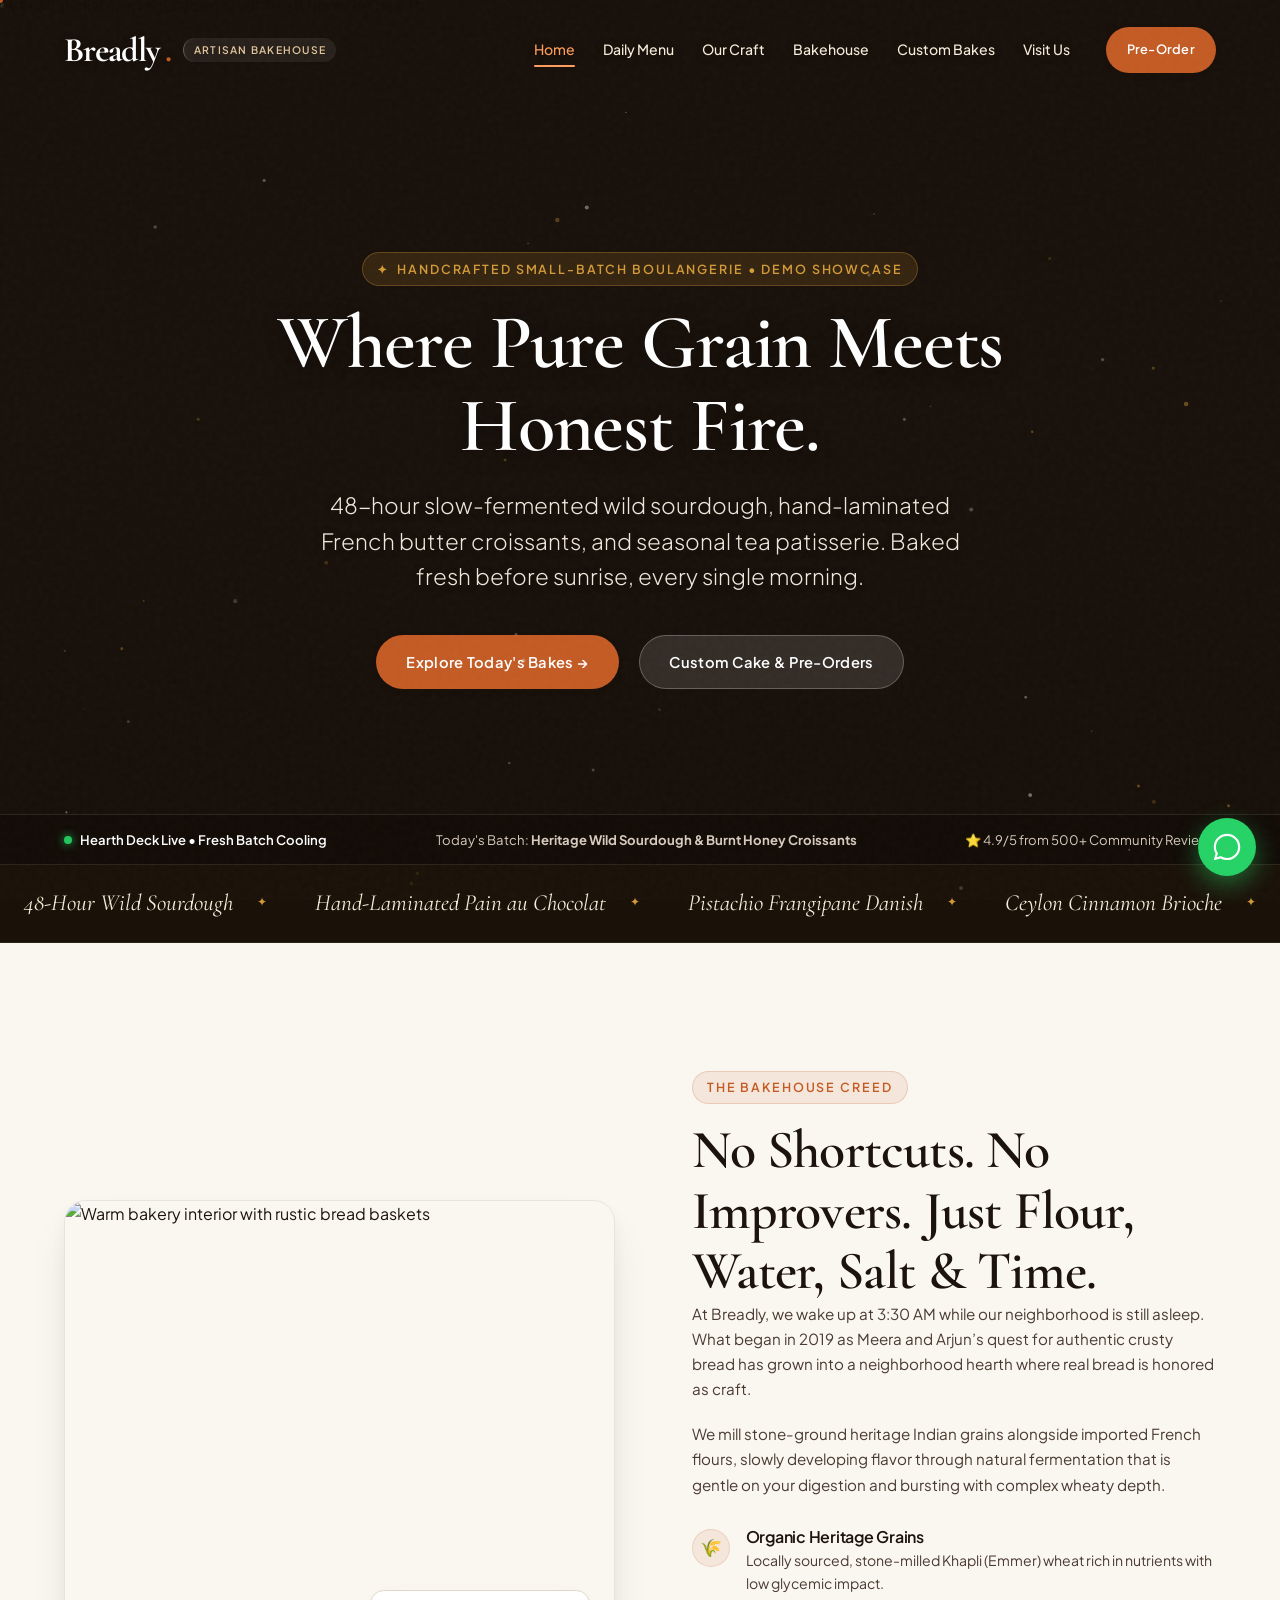
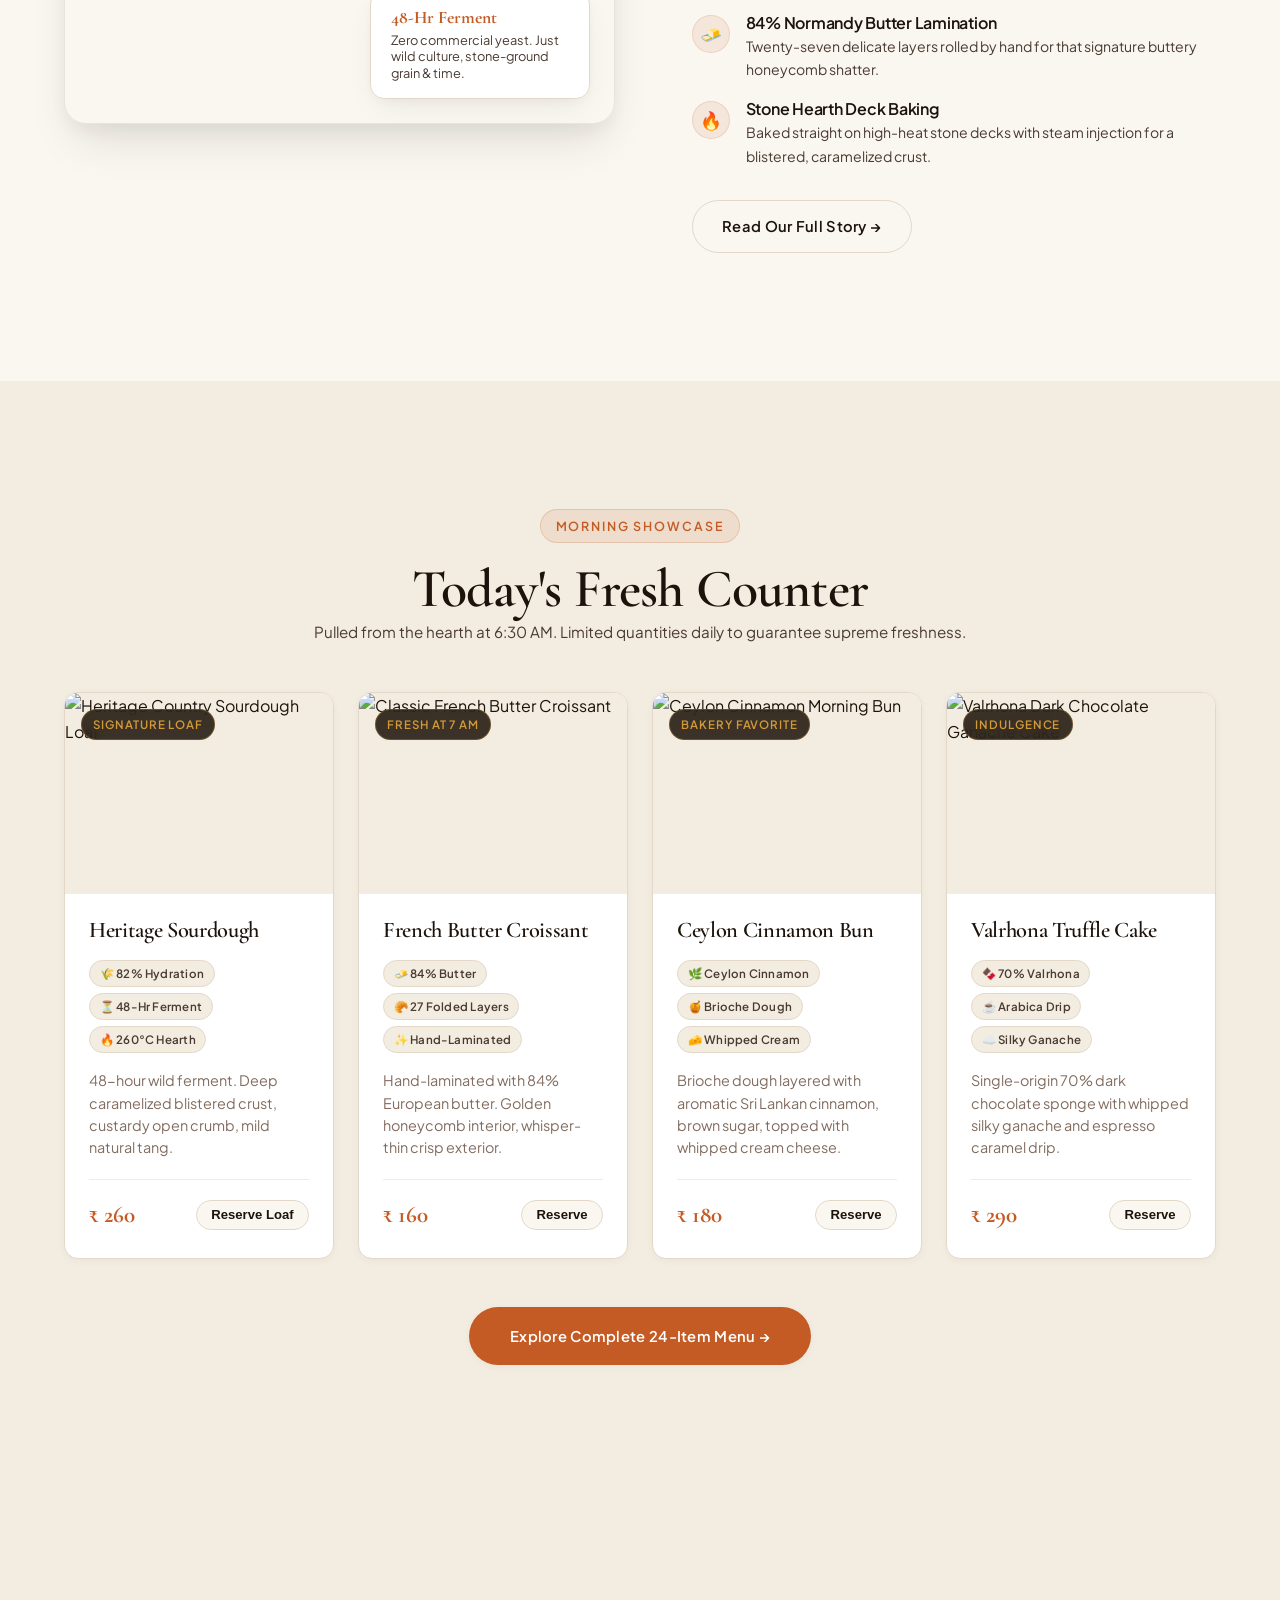
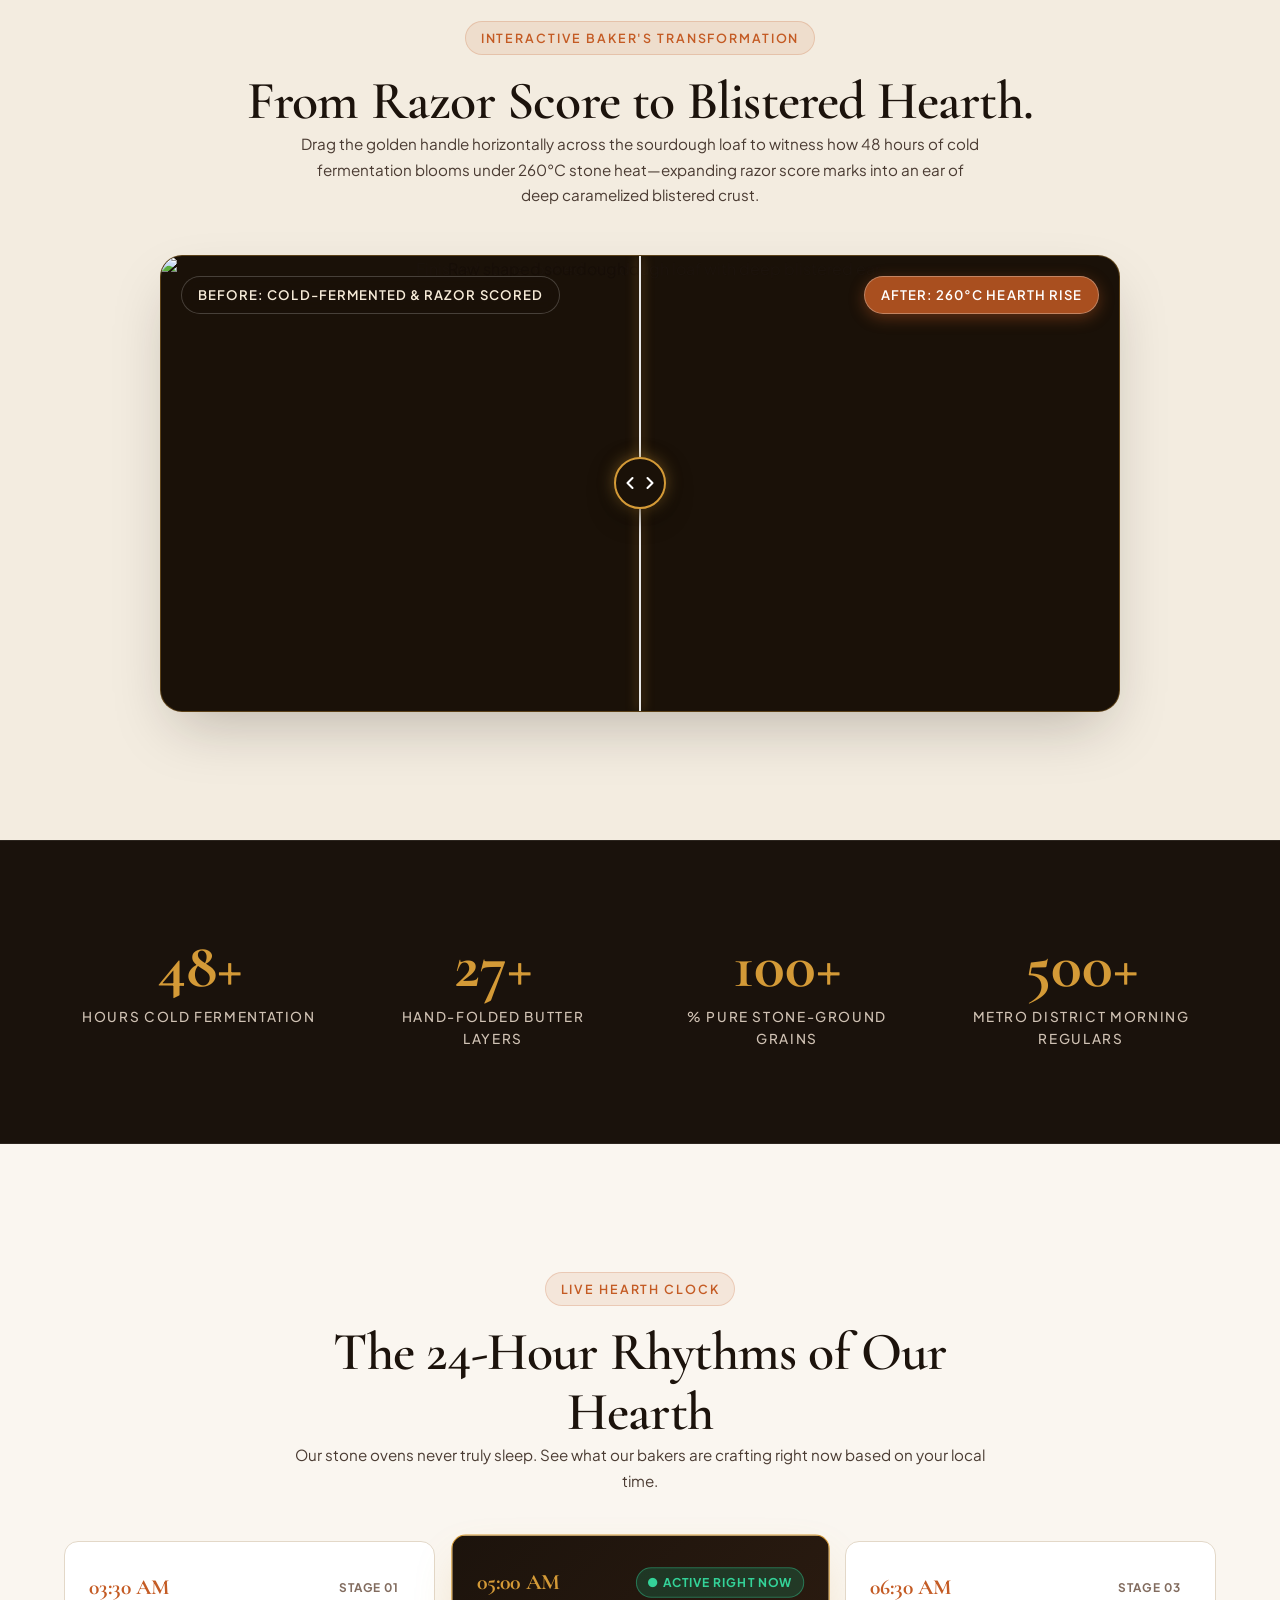
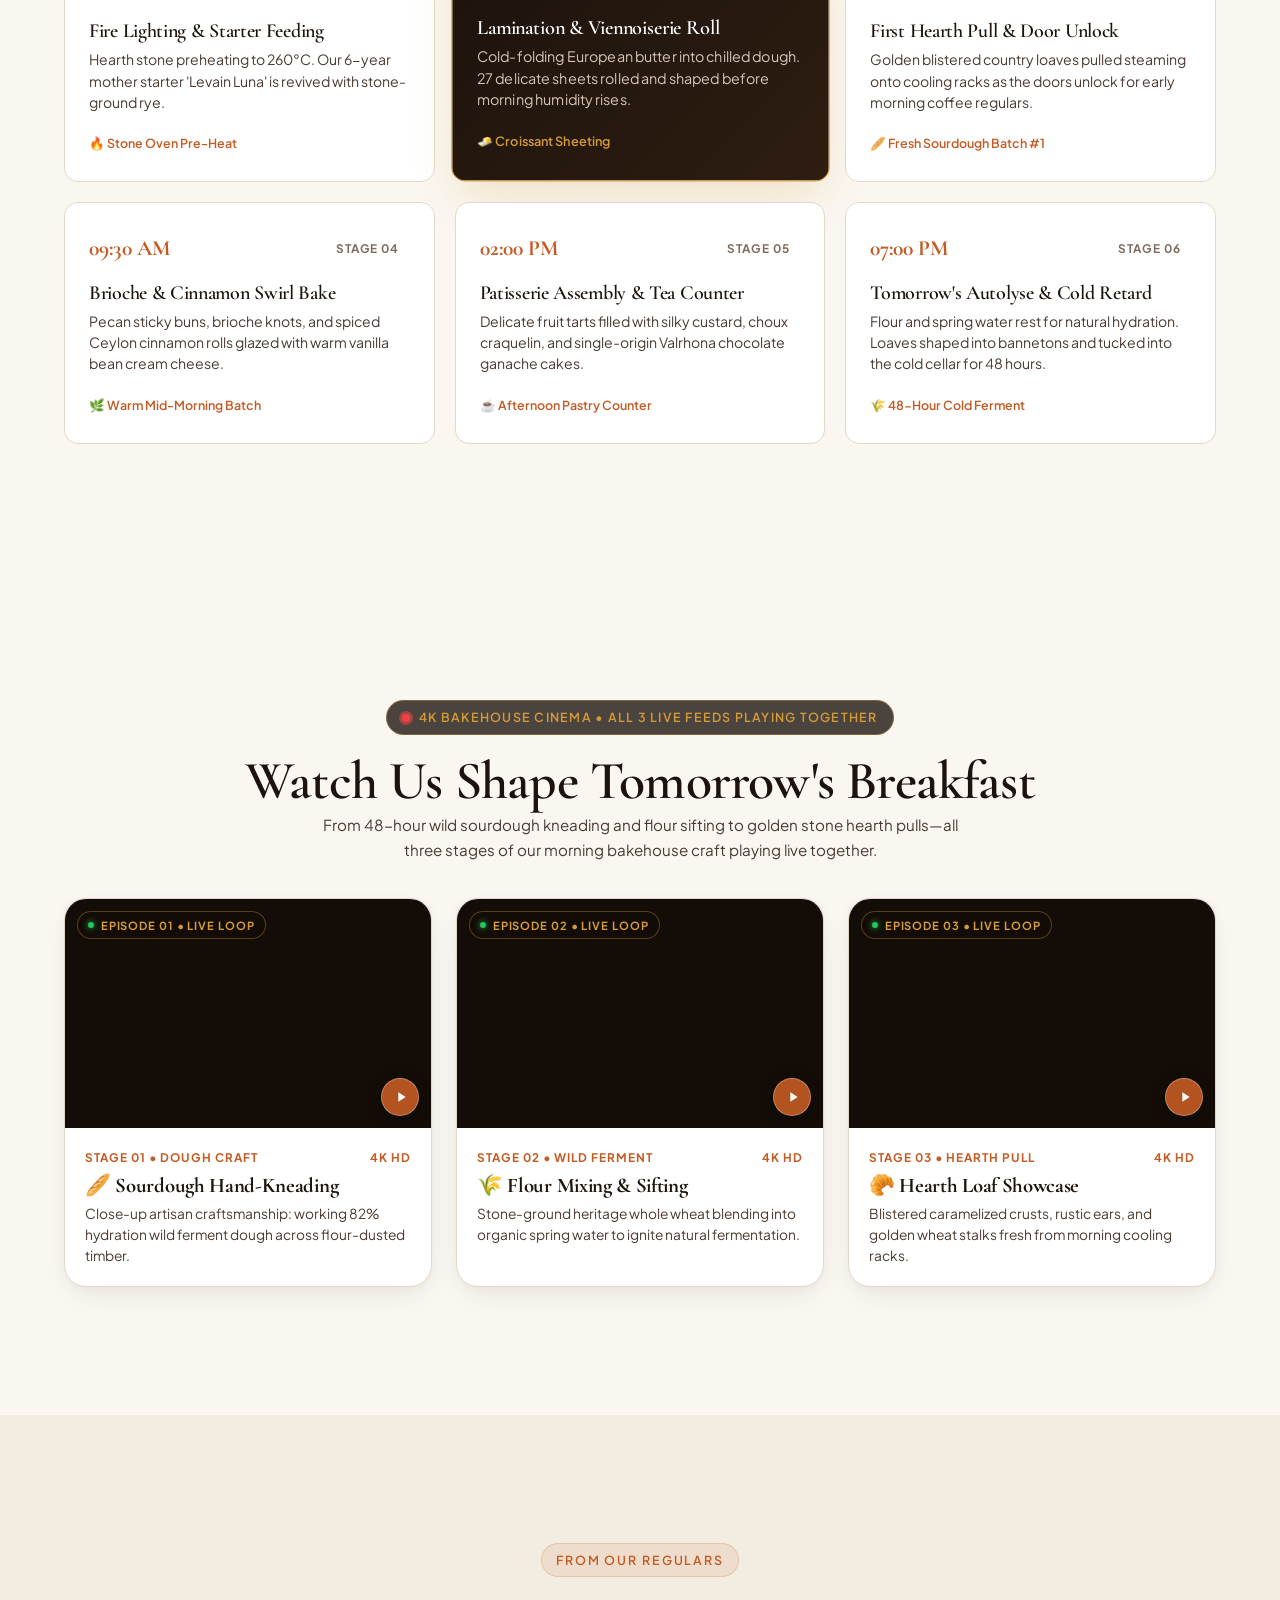
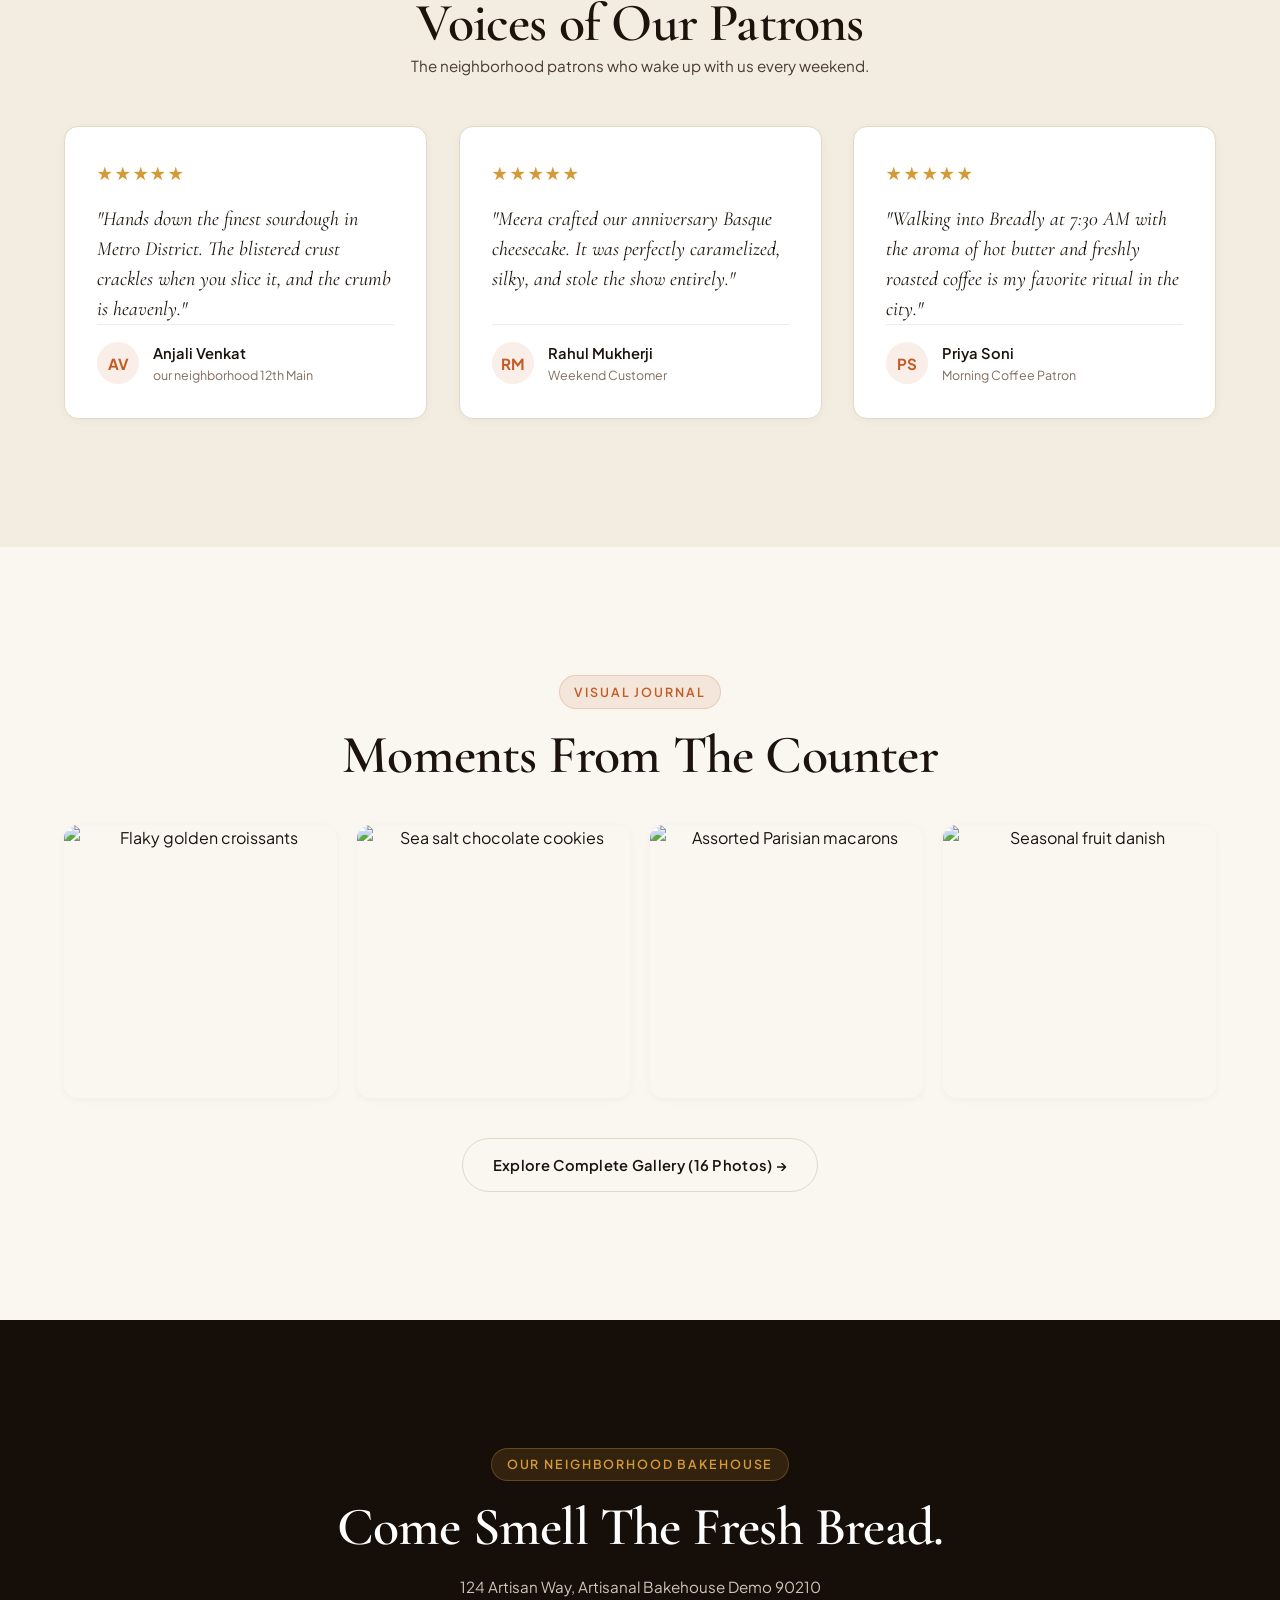
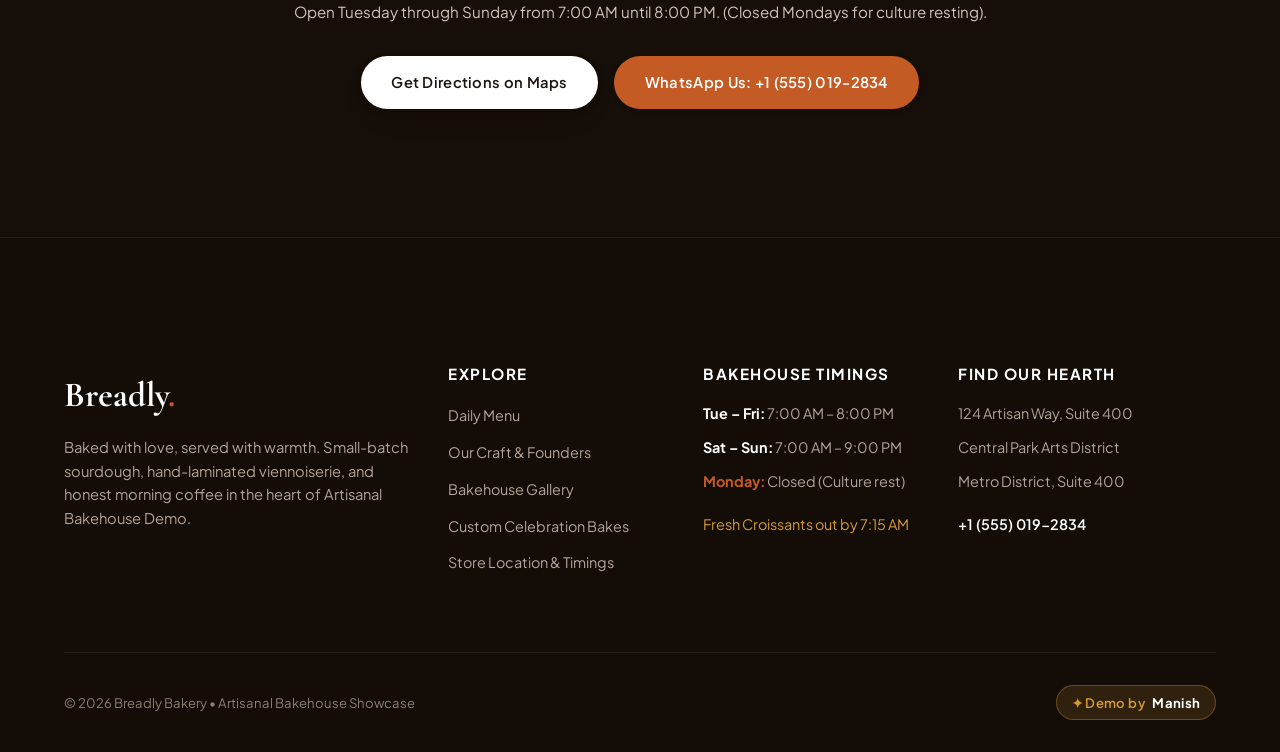
==== commit 6b62be80: "perf(bakery): optimize mobile scroll, play all 3 videos together, add Demo by Manish footer" ====
--- a/index.html
+++ b/index.html
@@ -6,7 +6,7 @@
   <title>Breadly Bakery — Artisanal Sourdough & Patisserie | Artisanal Bakehouse Demo</title>
   <meta name="description" content="Artisanal sourdough, flaky French butter croissants, and handcrafted morning bakes in Artisanal Bakehouse Demo. 48-hour wild fermentation, organic heritage flours.">
   <link rel="stylesheet" href="css/style.css">
-  <script src="https://unpkg.com/lenis@1.1.18/dist/lenis.min.js"></script>
+  <script src="https://unpkg.com/lenis@1.1.18/dist/lenis.min.js" defer></script>
   <script src="https://cdnjs.cloudflare.com/ajax/libs/gsap/3.12.2/gsap.min.js" defer></script>
   <script src="https://cdnjs.cloudflare.com/ajax/libs/gsap/3.12.2/ScrollTrigger.min.js" defer></script>
   <script src="js/main.js" defer></script>
@@ -38,8 +38,10 @@
   <!-- Hero Section -->
   <section class="hero">
     <img 
-      src="https://images.unsplash.com/photo-1509440159596-0249088772ff?w=1920&q=80&auto=format&fit=crop" 
+      src="https://images.unsplash.com/photo-1509440159596-0249088772ff?w=1400&q=80&auto=format&fit=crop" 
       alt="Artisanal blistered sourdough loaf fresh from the hearth" 
+      fetchpriority="high"
+      decoding="async"
       class="hero-img">
     <div class="hero-overlay"></div>
     <div class="hero-content">
@@ -382,80 +384,117 @@
     </div>
   </section>
 
-  <!-- Video Showcase Section: The Hearth Cinema Hub -->
+  <!-- Video Showcase Section: Simultaneous 3-Video Hearth Cinema Hub -->
   <section class="py-large bg-canvas" id="video-theater">
-    <div class="container text-center reveal" style="max-width: 960px; margin: 0 auto;">
+    <div class="container text-center reveal">
       <div class="video-badge-pill">
-        <span class="video-pulse-dot"></span> 4K Bakehouse Cinema • All 3 Episodes
-      </div>
-      <h2 id="theaterActiveTitle">Watch Us Shape Tomorrow's Breakfast</h2>
-      <p id="theaterActiveDesc" style="margin-bottom: 2.25rem; max-width: 620px; margin-left: auto; margin-right: auto;">
-        From 48-hour wild sourdough kneading to golden stone hearth pulls. Select any episode below to preview, or click to play in 4K theater.
+        <span class="video-pulse-dot"></span> 4K Bakehouse Cinema • All 3 Live Feeds Playing Together
+      </div>
+      <h2>Watch Us Shape Tomorrow's Breakfast</h2>
+      <p style="margin-bottom: 2.25rem; max-width: 660px; margin-left: auto; margin-right: auto;">
+        From 48-hour wild sourdough kneading and flour sifting to golden stone hearth pulls—all three stages of our morning bakehouse craft playing live together.
       </p>
-      
-      <!-- Main Active Video Player -->
-      <div class="video-showcase" id="theaterShowcase" data-video-modal data-video-src="assets/videos/hero-knead.mp4">
-        <video 
-          id="theaterMainVideo"
-          autoplay 
-          muted 
-          loop 
-          playsinline 
-          preload="auto"
-          poster="https://images.unsplash.com/photo-1504674900247-0877df9cc836?w=1200&q=80&auto=format&fit=crop">
-          <source id="theaterVideoSource" src="assets/videos/hero-knead.mp4" type="video/mp4">
-        </video>
-        <button 
-          type="button"
-          class="video-play-btn" 
-          id="theaterPlayBtn"
-          data-video-modal
-          data-video-src="assets/videos/hero-knead.mp4"
-          aria-label="Play 4K documentary in page theater">
-          <svg viewBox="0 0 24 24"><path d="M8 5v14l11-7z"/></svg>
-        </button>
-      </div>
-
-      <!-- Episode Switcher Cards -->
-      <div class="video-playlist-tabs reveal">
-        <!-- Episode 1 -->
-        <div class="video-tab-card is-active" 
-             data-src="assets/videos/hero-knead.mp4" 
-             data-title="Episode 01: Sourdough Hand-Kneading"
-             data-desc="Close-up artisan craftsmanship: working 82% hydration wild ferment dough across flour-dusted timber.">
-          <div class="video-tab-card-header">
-            <span class="video-tab-pill">Episode 01</span>
-            <span style="font-size: 0.8rem; color: #d49a37;">4K HD</span>
-          </div>
-          <div class="video-tab-title">🥖 Sourdough Hand-Kneading</div>
-          <div class="video-tab-desc">Working 82% hydration dough on flour-dusted timber.</div>
-        </div>
-
-        <!-- Episode 2 -->
-        <div class="video-tab-card" 
-             data-src="assets/videos/dough-flour.mp4" 
-             data-title="Episode 02: Flour Mixing & Cloud Folding"
-             data-desc="Stone-ground whole wheat blending into organic spring water to ignite natural fermentation.">
-          <div class="video-tab-card-header">
-            <span class="video-tab-pill">Episode 02</span>
-            <span style="font-size: 0.8rem; color: #d49a37;">4K HD</span>
-          </div>
-          <div class="video-tab-title">🌾 Flour Mixing & Sifting</div>
-          <div class="video-tab-desc">Stone-ground grains folding into natural spring water.</div>
-        </div>
-
-        <!-- Episode 3 -->
-        <div class="video-tab-card" 
-             data-src="assets/videos/bread-showcase.mp4" 
-             data-title="Episode 03: Stone Hearth Loaf & Wheat Showcase"
-             data-desc="Blistered caramelized crusts, rustic ears, and golden wheat stalks fresh from morning cooling racks.">
-          <div class="video-tab-card-header">
-            <span class="video-tab-pill">Episode 03</span>
-            <span style="font-size: 0.8rem; color: #d49a37;">4K HD</span>
-          </div>
-          <div class="video-tab-title">🥐 Hearth Loaf Showcase</div>
-          <div class="video-tab-desc">Blistered caramelized crusts fresh from morning racks.</div>
-        </div>
+
+      <!-- Simultaneous 3-Video Grid -->
+      <div class="video-trio-grid">
+        <!-- Video 1: Sourdough Hand-Kneading -->
+        <article class="video-card-item">
+          <div class="video-card-media" data-video-modal data-video-src="assets/videos/hero-knead.mp4">
+            <span class="video-card-live-tag"><span class="video-card-live-dot"></span> Episode 01 • Live Loop</span>
+            <video 
+              class="inline-cinema-video"
+              src="assets/videos/hero-knead.mp4"
+              autoplay 
+              muted 
+              loop 
+              playsinline 
+              preload="metadata"
+              poster="https://images.unsplash.com/photo-1504674900247-0877df9cc836?w=600&q=75&auto=format&fit=crop">
+            </video>
+            <button 
+              type="button"
+              class="video-card-expand"
+              data-video-modal
+              data-video-src="assets/videos/hero-knead.mp4"
+              aria-label="Expand Episode 01 in theater">
+              <svg viewBox="0 0 24 24"><path d="M8 5v14l11-7z"/></svg>
+            </button>
+          </div>
+          <div class="video-card-body">
+            <div class="video-card-meta">
+              <span>Stage 01 • Dough Craft</span>
+              <span>4K HD</span>
+            </div>
+            <h3 class="video-card-title">🥖 Sourdough Hand-Kneading</h3>
+            <p class="video-card-desc">Close-up artisan craftsmanship: working 82% hydration wild ferment dough across flour-dusted timber.</p>
+          </div>
+        </article>
+
+        <!-- Video 2: Flour Mixing & Cloud Folding -->
+        <article class="video-card-item">
+          <div class="video-card-media" data-video-modal data-video-src="assets/videos/dough-flour.mp4">
+            <span class="video-card-live-tag"><span class="video-card-live-dot"></span> Episode 02 • Live Loop</span>
+            <video 
+              class="inline-cinema-video"
+              src="assets/videos/dough-flour.mp4"
+              autoplay 
+              muted 
+              loop 
+              playsinline 
+              preload="metadata"
+              poster="https://images.unsplash.com/photo-1589367920969-ab8e050bbb04?w=600&q=75&auto=format&fit=crop">
+            </video>
+            <button 
+              type="button"
+              class="video-card-expand"
+              data-video-modal
+              data-video-src="assets/videos/dough-flour.mp4"
+              aria-label="Expand Episode 02 in theater">
+              <svg viewBox="0 0 24 24"><path d="M8 5v14l11-7z"/></svg>
+            </button>
+          </div>
+          <div class="video-card-body">
+            <div class="video-card-meta">
+              <span>Stage 02 • Wild Ferment</span>
+              <span>4K HD</span>
+            </div>
+            <h3 class="video-card-title">🌾 Flour Mixing &amp; Sifting</h3>
+            <p class="video-card-desc">Stone-ground heritage whole wheat blending into organic spring water to ignite natural fermentation.</p>
+          </div>
+        </article>
+
+        <!-- Video 3: Stone Hearth Loaf & Wheat Showcase -->
+        <article class="video-card-item">
+          <div class="video-card-media" data-video-modal data-video-src="assets/videos/bread-showcase.mp4">
+            <span class="video-card-live-tag"><span class="video-card-live-dot"></span> Episode 03 • Live Loop</span>
+            <video 
+              class="inline-cinema-video"
+              src="assets/videos/bread-showcase.mp4"
+              autoplay 
+              muted 
+              loop 
+              playsinline 
+              preload="metadata"
+              poster="https://images.unsplash.com/photo-1509440159596-0249088772ff?w=600&q=75&auto=format&fit=crop">
+            </video>
+            <button 
+              type="button"
+              class="video-card-expand"
+              data-video-modal
+              data-video-src="assets/videos/bread-showcase.mp4"
+              aria-label="Expand Episode 03 in theater">
+              <svg viewBox="0 0 24 24"><path d="M8 5v14l11-7z"/></svg>
+            </button>
+          </div>
+          <div class="video-card-body">
+            <div class="video-card-meta">
+              <span>Stage 03 • Hearth Pull</span>
+              <span>4K HD</span>
+            </div>
+            <h3 class="video-card-title">🥐 Hearth Loaf Showcase</h3>
+            <p class="video-card-desc">Blistered caramelized crusts, rustic ears, and golden wheat stalks fresh from morning cooling racks.</p>
+          </div>
+        </article>
       </div>
     </div>
   </section>
@@ -601,8 +640,8 @@
       </div>
 
       <div class="footer-bottom">
-        <div>&copy; 2025 Breadly Bakery • Free Open-Source Demo Showcase • 100% Copyright-Free Media</div>
-        <div>Photography via Unsplash (Free Royalty-Free License) • Demo Showcase</div>
+        <div>&copy; 2026 Breadly Bakery • Artisanal Bakehouse Showcase</div>
+        <div class="footer-demo-badge">✦ Demo by <strong>Manish</strong></div>
       </div>
     </div>
   </footer>
--- a/css/style.css
+++ b/css/style.css
@@ -67,17 +67,19 @@
   -webkit-font-smoothing: antialiased;
 }
 
-/* Subtle Film Grain (Delicate 0.03 opacity, never dirty or foggy) */
-body::after {
-  content: "";
-  position: fixed;
-  inset: 0;
-  width: 100vw;
-  height: 100vh;
-  pointer-events: none;
-  z-index: 9999;
-  opacity: 0.035;
-  background-image: url("data:image/svg+xml,%3Csvg viewBox='0 0 200 200' xmlns='http://www.w3.org/2000/svg'%3E%3Cfilter id='noiseFilter'%3E%3CfeTurbulence type='fractalNoise' baseFrequency='0.8' numOctaves='3' stitchTiles='stitch'/%3E%3C/filter%3E%3Crect width='100%25' height='100%25' filter='url(%23noiseFilter)'/%3E%3C/svg%3E");
+/* Subtle Film Grain — Desktop Only (SVG feTurbulence on fixed full-viewport causes severe mobile GPU scroll lag) */
+@media (min-width: 900px) and (hover: hover) and (pointer: fine) {
+  body::after {
+    content: "";
+    position: fixed;
+    inset: 0;
+    width: 100%;
+    height: 100%;
+    pointer-events: none;
+    z-index: 9999;
+    opacity: 0.03;
+    background-image: url("data:image/svg+xml,%3Csvg viewBox='0 0 200 200' xmlns='http://www.w3.org/2000/svg'%3E%3Cfilter id='noiseFilter'%3E%3CfeTurbulence type='fractalNoise' baseFrequency='0.8' numOctaves='2' stitchTiles='stitch'/%3E%3C/filter%3E%3Crect width='100%25' height='100%25' filter='url(%23noiseFilter)'/%3E%3C/svg%3E");
+  }
 }
 
 /* Typography Hierarchy */
@@ -1007,6 +1009,133 @@
   color: #d6c6b8;
 }
 
+/* Simultaneous 3-Video Live Cinema Grid */
+.video-trio-grid {
+  display: grid;
+  grid-template-columns: 1fr;
+  gap: 1.5rem;
+  margin-top: 2rem;
+  text-align: left;
+}
+@media (min-width: 900px) {
+  .video-trio-grid {
+    grid-template-columns: repeat(3, 1fr);
+    gap: 1.5rem;
+  }
+}
+.video-card-item {
+  background: var(--color-surface-card);
+  border: 1px solid var(--color-border);
+  border-radius: var(--radius-lg);
+  overflow: hidden;
+  box-shadow: var(--shadow-md);
+  display: flex;
+  flex-direction: column;
+  transition: transform var(--transition-fast), border-color var(--transition-fast), box-shadow var(--transition-fast);
+}
+.video-card-item:hover {
+  transform: translateY(-4px);
+  border-color: rgba(212, 154, 55, 0.5);
+  box-shadow: var(--shadow-lg);
+}
+.video-card-media {
+  position: relative;
+  aspect-ratio: 16 / 10;
+  background: #140d07;
+  overflow: hidden;
+  cursor: pointer;
+}
+.video-card-media video {
+  width: 100%;
+  height: 100%;
+  object-fit: cover;
+  display: block;
+}
+.video-card-live-tag {
+  position: absolute;
+  top: 0.75rem;
+  left: 0.75rem;
+  background: rgba(20, 13, 7, 0.82);
+  color: var(--color-accent-warm);
+  font-size: 0.7rem;
+  font-weight: 700;
+  text-transform: uppercase;
+  letter-spacing: 0.08em;
+  padding: 0.25rem 0.65rem;
+  border-radius: var(--radius-pill);
+  border: 1px solid rgba(212, 154, 55, 0.35);
+  display: inline-flex;
+  align-items: center;
+  gap: 0.4rem;
+  pointer-events: none;
+  z-index: 2;
+}
+.video-card-live-dot {
+  width: 6px;
+  height: 6px;
+  border-radius: 50%;
+  background: #22c55e;
+  box-shadow: 0 0 6px #22c55e;
+}
+.video-card-expand {
+  position: absolute;
+  bottom: 0.75rem;
+  right: 0.75rem;
+  width: 38px;
+  height: 38px;
+  border-radius: 50%;
+  background: rgba(196, 91, 36, 0.9);
+  border: 1px solid rgba(255, 255, 255, 0.3);
+  color: #ffffff;
+  display: flex;
+  align-items: center;
+  justify-content: center;
+  cursor: pointer;
+  z-index: 2;
+  transition: transform var(--transition-fast), background-color var(--transition-fast);
+  box-shadow: 0 4px 14px rgba(0, 0, 0, 0.35);
+}
+.video-card-expand:hover {
+  transform: scale(1.1);
+  background: var(--color-accent-hover);
+}
+.video-card-expand svg {
+  width: 16px;
+  height: 16px;
+  fill: currentColor;
+  margin-left: 2px;
+}
+.video-card-body {
+  padding: 1.25rem;
+  display: flex;
+  flex-direction: column;
+  gap: 0.35rem;
+  flex: 1;
+}
+.video-card-meta {
+  display: flex;
+  align-items: center;
+  justify-content: space-between;
+  font-size: 0.74rem;
+  font-weight: 700;
+  text-transform: uppercase;
+  letter-spacing: 0.08em;
+  color: var(--color-accent);
+}
+.video-card-title {
+  font-family: var(--font-display);
+  font-size: 1.3rem;
+  font-weight: 700;
+  color: var(--color-text);
+  line-height: 1.25;
+}
+.video-card-desc {
+  font-size: 0.86rem;
+  color: var(--color-text-subtle);
+  line-height: 1.5;
+  margin-bottom: 0;
+}
+
 /* ===================================================
    MENU FILTER TABS
    =================================================== */
@@ -1203,6 +1332,23 @@
   gap: 1rem;
   font-size: 0.82rem;
   color: #8c7e72;
+}
+.footer-demo-badge {
+  display: inline-flex;
+  align-items: center;
+  gap: 0.45rem;
+  padding: 0.35rem 0.9rem;
+  border-radius: var(--radius-pill);
+  background: rgba(212, 154, 55, 0.14);
+  border: 1px solid rgba(212, 154, 55, 0.35);
+  color: var(--color-accent-warm);
+  font-weight: 600;
+  font-size: 0.82rem;
+  letter-spacing: 0.03em;
+}
+.footer-demo-badge strong {
+  color: #ffffff;
+  font-weight: 700;
 }
 
 /* WhatsApp Floating Button */
@@ -1340,8 +1486,12 @@
 .card, .testimonial-card, .value-card, .story-card {
   position: relative;
   transition: transform 0.45s cubic-bezier(0.16, 1, 0.3, 1), box-shadow 0.45s cubic-bezier(0.16, 1, 0.3, 1), border-color 0.35s ease;
-  transform-style: preserve-3d;
-  will-change: transform;
+}
+@media (min-width: 900px) and (hover: hover) and (pointer: fine) {
+  .card, .testimonial-card, .value-card, .story-card {
+    transform-style: preserve-3d;
+    will-change: transform;
+  }
 }
 .card:hover {
   transform: translateY(-8px) scale(1.015);
@@ -1821,17 +1971,22 @@
 }
 
 /* ===================================================
-   FLOUR DUST CANVAS (Organic Micro-Particles)
+   FLOUR DUST CANVAS (Organic Micro-Particles — Desktop Only)
    =================================================== */
 #flourCanvas {
   position: fixed;
   inset: 0;
-  width: 100vw;
-  height: 100vh;
+  width: 100%;
+  height: 100%;
   pointer-events: none;
   z-index: 99998;
   opacity: 0.65;
 }
+@media (max-width: 899px), (hover: none) and (pointer: coarse) {
+  #flourCanvas {
+    display: none !important;
+  }
+}
 
 /* ===================================================
    COMPREHENSIVE MOBILE OPTIMIZATIONS (360px - 768px)
@@ -1844,6 +1999,14 @@
 @media (max-width: 899px) {
   html {
     scroll-behavior: auto !important; /* Restores 100% natural, fast mobile momentum fling */
+  }
+  /* Replace expensive GPU backdrop-filter blurs on repeated elements with solid crisp backgrounds on mobile */
+  .card-tag,
+  .compare-badge,
+  .video-badge-pill,
+  .floating-badge {
+    backdrop-filter: none !important;
+    -webkit-backdrop-filter: none !important;
   }
 }
 
